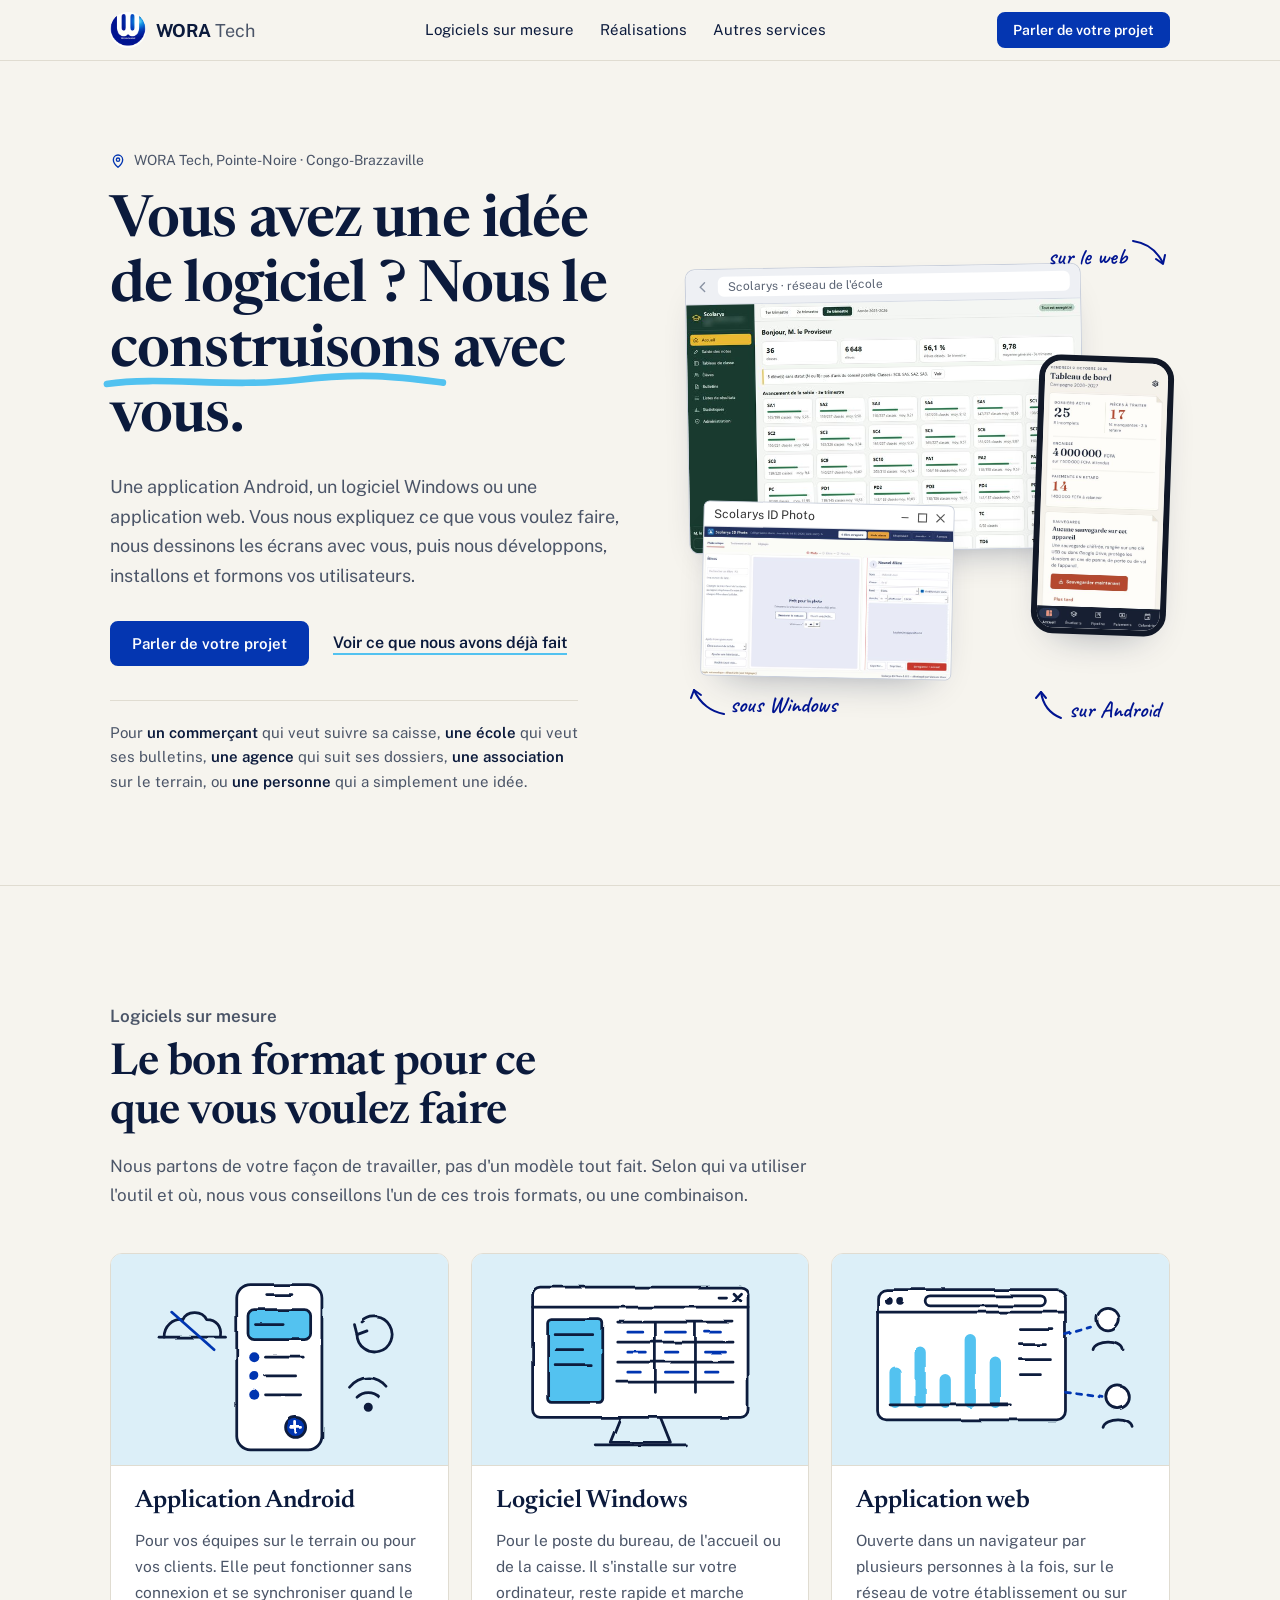
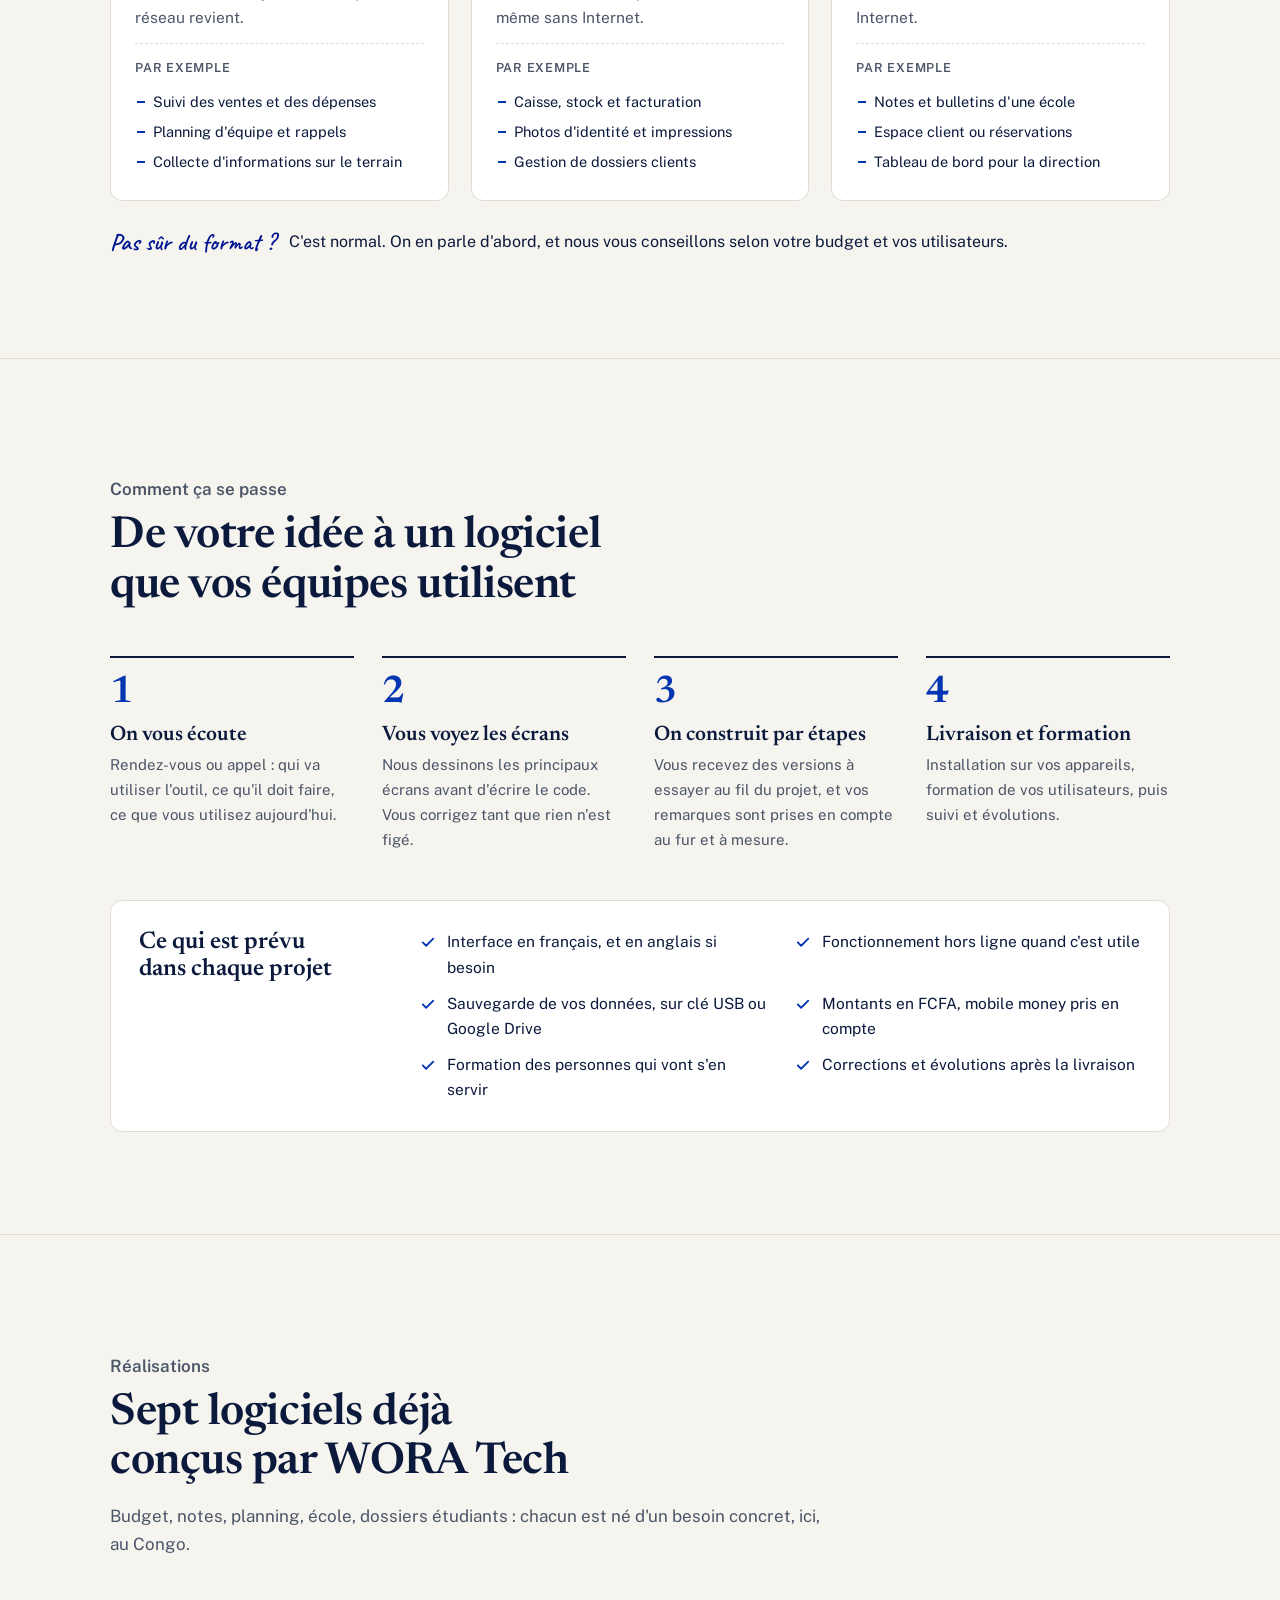
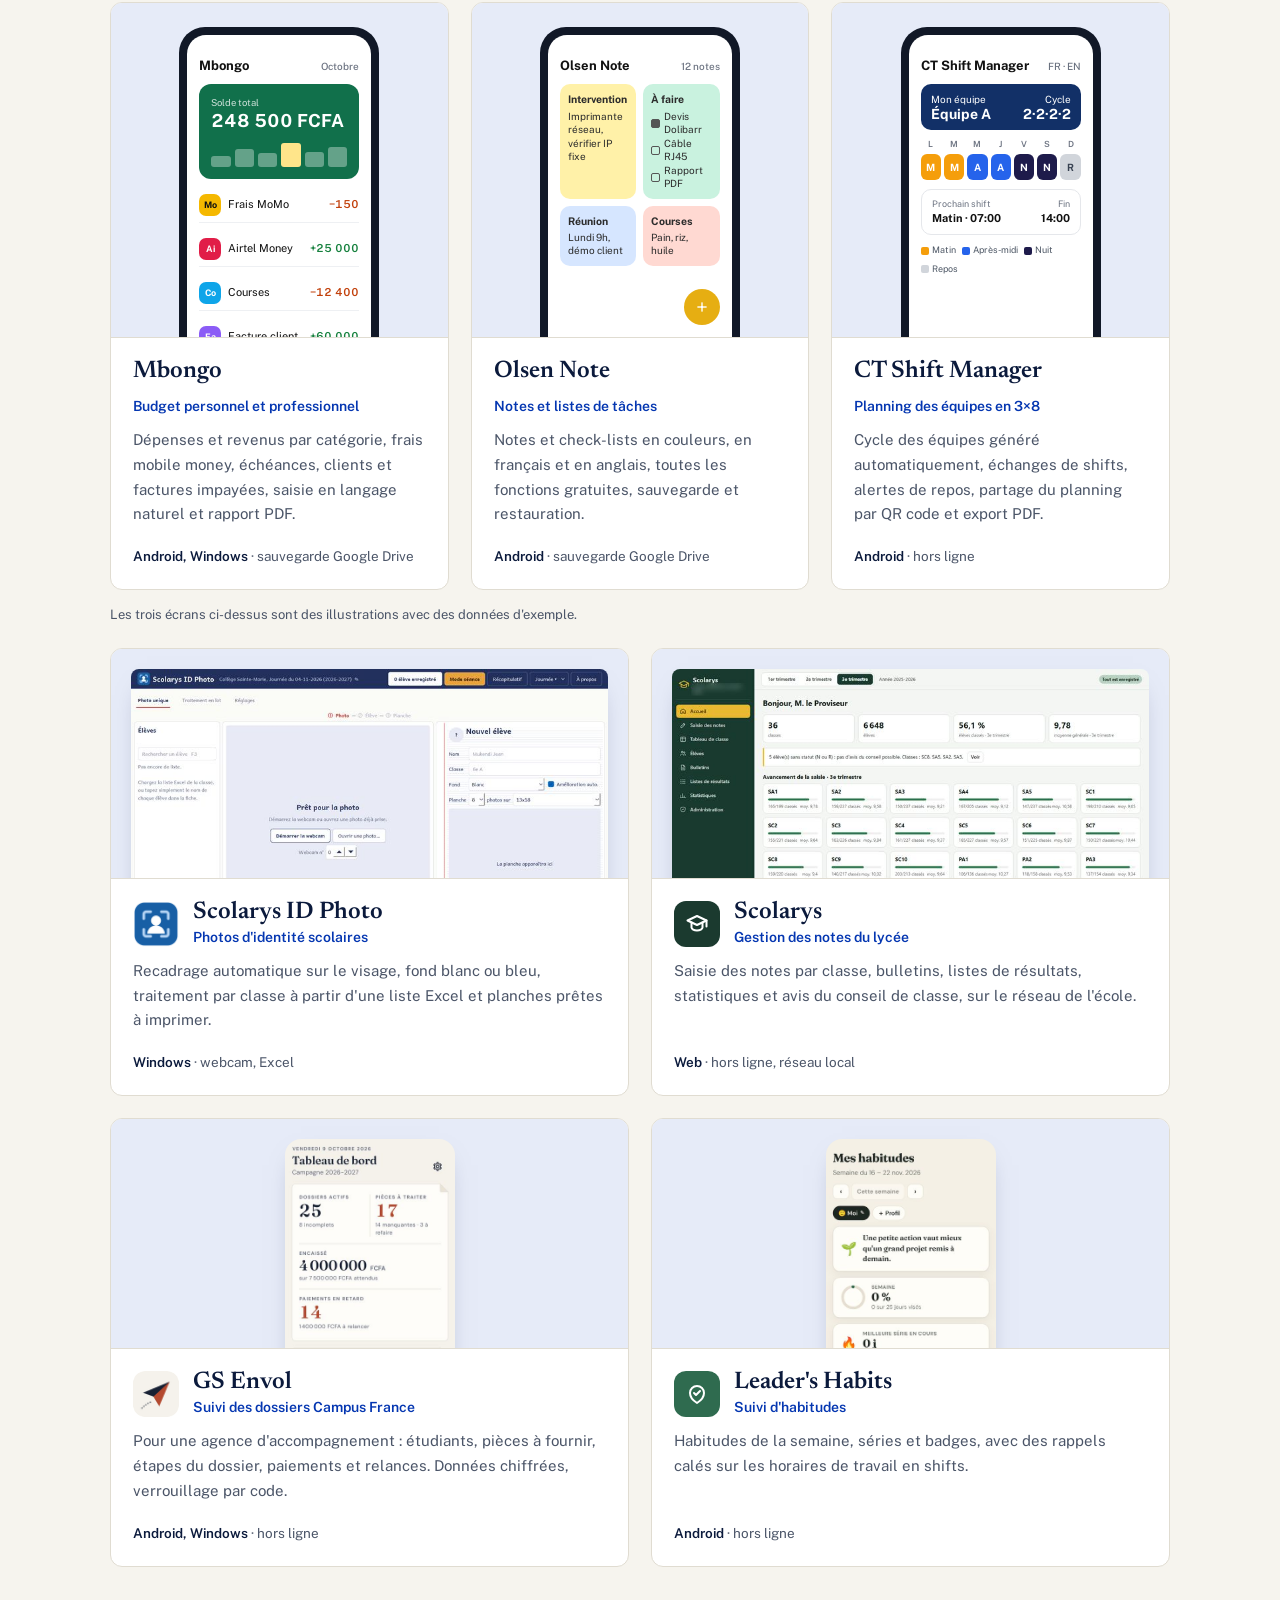
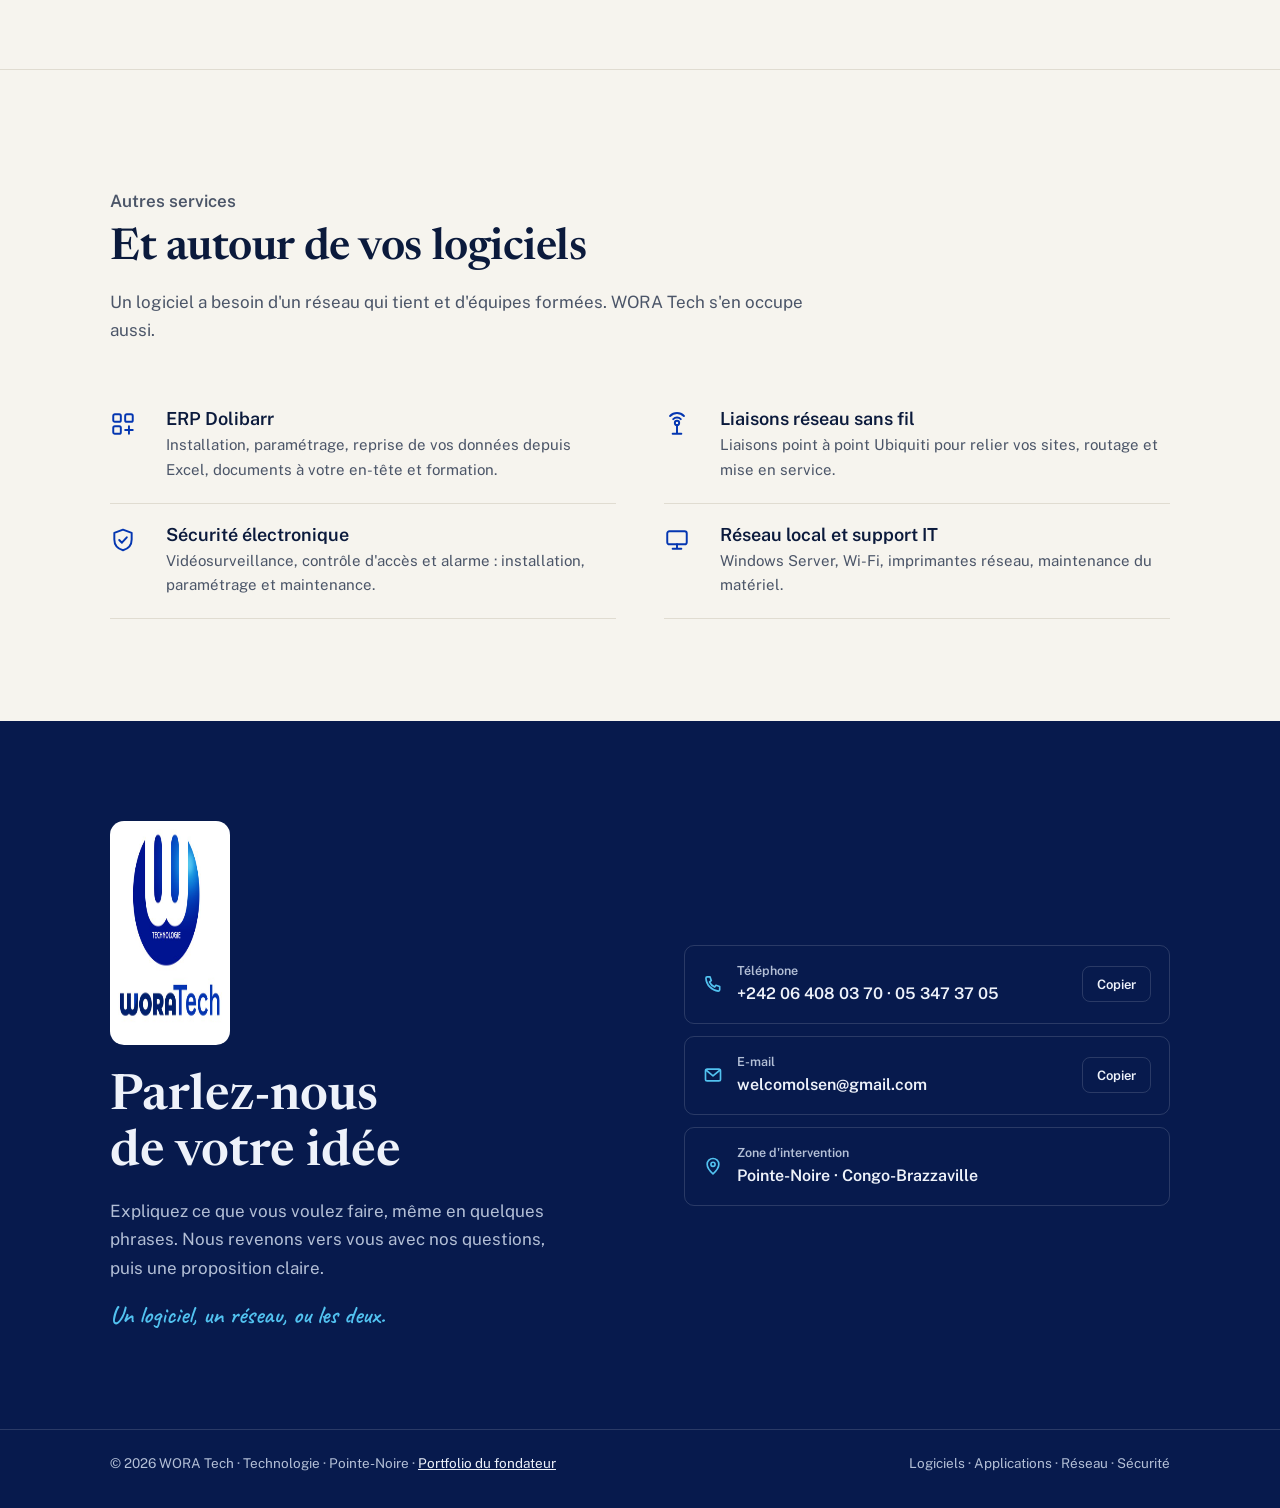
==== index.html @ 0f10bda0 "Retirer le service Formation bureautique Co-Authored-By: Claude Opus 5.5 <noreply@anthropic.com> Cla" ====
<!doctype html>
<html lang="fr">
<head>
<meta charset="utf-8">
<meta name="viewport" content="width=device-width,initial-scale=1,viewport-fit=cover">
<title>WORA Tech · Technologie</title>
<meta name="description" content="WORA Tech crée des applications Android, des logiciels Windows et des applications web sur mesure à Pointe-Noire, pour les entreprises, écoles, associations et particuliers.">
<link rel="icon" href="[data-uri]">
<link rel="preconnect" href="https://fonts.googleapis.com">
<link rel="preconnect" href="https://fonts.gstatic.com" crossorigin>
<link rel="stylesheet" href="https://fonts.googleapis.com/css2?family=Newsreader:opsz,wght@6..72,500;6..72,600&family=Public+Sans:wght@400;500;600;700&family=Caveat:wght@500;600&display=swap">
<style>
:root{
  --paper:#F6F4EE; --surface:#FFFFFF; --ink:#0B1A3C; --muted:#4B5568; --line:#E0DCD1;
  --blue:#0436B1; --navy:#001491; --sky:#52C2F0; --sky-soft:#DCEFF8; --blue-soft:#E6EBF8;
  --band:#071A4D; --band-ink:#EEF2FA; --band-muted:#B3BFD6; --band-line:rgba(255,255,255,.14);
  --f-head:"Newsreader",Georgia,serif;
  --f-body:"Public Sans","Segoe UI",system-ui,sans-serif;
  --f-hand:"Caveat","Segoe Print",cursive;
  color-scheme:light;
}
@media (prefers-color-scheme: dark){:root:not([data-theme="light"]){
  --paper:#0E1424; --surface:#161E33; --ink:#ECEFF6; --muted:#A8B2C6; --line:#2A3550;
  --blue:#8FB0FF; --navy:#B9C9FF; --sky-soft:#173247; --blue-soft:#1C2848;
  --band:#060C1C; color-scheme:dark}}
:root[data-theme="dark"]{
  --paper:#0E1424; --surface:#161E33; --ink:#ECEFF6; --muted:#A8B2C6; --line:#2A3550;
  --blue:#8FB0FF; --navy:#B9C9FF; --sky-soft:#173247; --blue-soft:#1C2848;
  --band:#060C1C; color-scheme:dark}

*{box-sizing:border-box}
html{scroll-behavior:smooth}
body{margin:0;background:var(--paper);color:var(--ink);font:16px/1.65 var(--f-body)}
img{max-width:100%;display:block}
h1,h2,h3{font-family:var(--f-head);font-weight:600;line-height:1.12;margin:0;text-wrap:balance}
p{margin:0}
a{color:var(--blue)}
:focus-visible{outline:2px solid var(--blue);outline-offset:3px;border-radius:4px}
.wrap{max-width:1140px;margin:0 auto;padding-inline:clamp(16px,4vw,40px)}
.hand{font-family:var(--f-hand);font-weight:600;color:var(--navy);line-height:1.1}

/* header */
header.top{position:sticky;top:0;z-index:20;background:var(--paper);border-bottom:1px solid var(--line)}
.top .wrap{display:flex;align-items:center;justify-content:space-between;gap:10px 24px;padding-block:12px;flex-wrap:wrap}
.brand{display:flex;align-items:center;gap:10px;text-decoration:none;color:var(--ink);font:700 18px var(--f-body);letter-spacing:-.01em}
.brand img{width:36px;height:36px;border-radius:50%;background:#fff}
.brand span span{font-weight:400;color:var(--muted)}
nav ul{display:flex;gap:4px 26px;list-style:none;margin:0;padding:0}
nav a{color:var(--ink);text-decoration:none;font-size:15px}
nav a:hover{text-decoration:underline;text-underline-offset:5px;text-decoration-color:var(--sky);text-decoration-thickness:2px}
.btn{display:inline-flex;align-items:center;gap:8px;font:600 15px var(--f-body);padding:12px 20px;border-radius:8px;text-decoration:none;background:var(--blue);color:#fff;border:2px solid var(--blue);transition:background .2s,border-color .2s}
.btn:hover{background:var(--navy);border-color:var(--navy)}
:root[data-theme="dark"] .btn{color:#0B1A3C}
@media (prefers-color-scheme: dark){:root:not([data-theme="light"]) .btn{color:#0B1A3C}}
.btn.small{padding:8px 14px;font-size:14px}
.link{font-weight:600;color:var(--ink);text-decoration:underline;text-decoration-color:var(--sky);text-decoration-thickness:2px;text-underline-offset:5px}

/* hero */
.hero .wrap{display:grid;grid-template-columns:1.08fr 1fr;gap:clamp(32px,4.5vw,56px);align-items:center;padding-block:clamp(44px,7vw,88px) clamp(48px,7vw,96px)}
.where{font-size:14px;color:var(--muted);display:flex;align-items:center;gap:8px}
.where svg{width:16px;height:16px;color:var(--blue)}
.hero h1{margin-top:18px;font-size:clamp(36px,4.8vw,58px);letter-spacing:-.015em}
.mark{position:relative;white-space:nowrap}
.mark svg{position:absolute;left:-2%;bottom:-.16em;width:104%;height:.32em;overflow:visible}
.hero .lede{margin-top:22px;font-size:18px;color:var(--muted);max-width:50ch}
.actions{display:flex;align-items:center;gap:14px 24px;flex-wrap:wrap;margin-top:30px}
.who{margin-top:34px;padding-top:20px;border-top:1px solid var(--line);font-size:15px;color:var(--muted);max-width:52ch}
.who b{color:var(--ink);font-weight:600}

/* hero composition: three real screens */
.desk{position:relative;aspect-ratio:1.08/1;width:100%}
.frame{position:absolute;background:var(--surface);border:1px solid #C9CFDB;border-radius:10px;overflow:hidden;box-shadow:0 18px 40px -24px rgba(11,26,60,.45)}
.frame img{width:100%;height:auto}
.f-web{left:0;top:4%;width:82%;transform:rotate(-1deg)}
.f-web .bar{display:flex;align-items:center;gap:8px;padding:7px 10px;background:#EEF0F4;border-bottom:1px solid #D7DCE5}
.f-web .bar span{flex:1;font:12px var(--f-body);color:#5B6474;background:#fff;border-radius:6px;padding:3px 10px;white-space:nowrap;overflow:hidden;text-overflow:ellipsis}
.f-web .bar svg{width:14px;height:14px;color:#8A93A3;flex:none}
.f-win{left:3%;top:57%;width:52%;transform:rotate(1.2deg);border-radius:6px}
.f-win .bar{display:flex;justify-content:space-between;align-items:center;padding:5px 8px 5px 10px;background:#fff;border-bottom:1px solid #E2E5EA;font:12px var(--f-body);color:#333}
.f-win .bar svg{width:46px;height:10px;color:#555}
.f-phone{right:0;top:24%;width:28%;border-radius:22px;border:6px solid #111827;transform:rotate(2deg)}
.note{position:absolute;font-size:clamp(17px,2vw,23px);display:flex;align-items:flex-end;gap:2px}
.note svg{width:46px;height:34px;color:var(--navy);flex:none}
.n-web{right:-1%;top:-3%}
.n-win{left:-1%;bottom:-5%;flex-direction:row-reverse}
.n-and{right:2%;bottom:-6%}

/* sections */
section.block{padding-block:clamp(60px,8vw,104px);border-top:1px solid var(--line)}
.head{max-width:720px;margin-bottom:44px}
.kick{font-size:14px;font-weight:600;color:var(--blue);margin-bottom:10px}
.head h2{font-size:clamp(30px,4vw,44px);letter-spacing:-.01em}
.head p{margin-top:14px;color:var(--muted);font-size:17px}

/* formats */
.formats{display:grid;grid-template-columns:repeat(3,minmax(0,1fr));gap:22px}
.fmt{background:var(--surface);border:1px solid var(--line);border-radius:12px;overflow:hidden;display:flex;flex-direction:column;min-width:0}
.fmt .ill{background:var(--sky-soft);padding:18px 18px 6px;border-bottom:1px solid var(--line)}
.fmt .ill svg{width:100%;height:auto;display:block}
.fmt .body{padding:22px 24px 26px;display:flex;flex-direction:column;gap:12px;flex:1}
.fmt h3{font-size:25px}
.fmt p{color:var(--muted);font-size:15.5px}
.fmt .exh{margin-top:auto;padding-top:14px;border-top:1px dashed var(--line);font-size:12.5px;font-weight:600;text-transform:uppercase;letter-spacing:.06em;color:var(--muted)}
.fmt .ex{font-size:14.5px;margin:0;padding:0;list-style:none;display:grid;gap:6px}
.fmt .ex li{padding-left:18px;position:relative}
.fmt .ex li::before{content:"";position:absolute;left:2px;top:.72em;width:8px;height:2px;background:var(--blue)}
.fmt .ex small{display:block;font-size:12.5px;font-weight:600;text-transform:uppercase;letter-spacing:.06em;color:var(--muted);margin-bottom:2px;padding:0}
.fmt .ex small::before{display:none}
.unsure{margin-top:28px;display:flex;align-items:center;gap:14px;flex-wrap:wrap;font-size:16px}
.unsure .hand{font-size:24px}

/* steps */
.steps{list-style:none;margin:0;padding:0;display:grid;grid-template-columns:repeat(4,minmax(0,1fr));gap:28px;counter-reset:s}
.steps li{counter-increment:s;min-width:0;border-top:2px solid var(--ink);padding-top:16px}
.steps li::before{content:counter(s);display:block;font:600 38px/1 var(--f-head);color:var(--blue);margin-bottom:12px}
.steps h3{font-size:21px;margin-bottom:6px}
.steps p{font-size:15px;color:var(--muted)}
.included{margin-top:48px;display:grid;grid-template-columns:240px 1fr;gap:20px 40px;padding:28px;background:var(--surface);border:1px solid var(--line);border-radius:12px}
.included h3{font-size:24px}
.included ul{margin:0;padding:0;list-style:none;display:grid;grid-template-columns:repeat(2,minmax(0,1fr));gap:10px 28px;font-size:15.5px}
.included li{display:flex;gap:10px;align-items:flex-start}
.included li svg{width:18px;height:18px;flex:none;margin-top:4px;color:var(--blue)}

/* apps */
.apps{display:grid;grid-template-columns:repeat(3,minmax(0,1fr));gap:22px}
.app{background:var(--surface);border:1px solid var(--line);border-radius:12px;overflow:hidden;display:flex;flex-direction:column;min-width:0}
.stage{padding:24px 20px 0;display:flex;justify-content:center;background:var(--blue-soft);border-bottom:1px solid var(--line)}
.phone{position:relative;width:200px;max-width:100%;height:310px;border-radius:26px 26px 0 0;background:#111827;padding:8px 8px 0}
.scr{height:100%;border-radius:19px 19px 0 0;overflow:hidden;background:#fff;color:#111;font-family:var(--f-body);padding:22px 12px 0;display:flex;flex-direction:column;gap:9px;font-size:11px;line-height:1.4}
.scr .bar{display:flex;justify-content:space-between;align-items:center;font-weight:700;font-size:13px}
.scr .bar i{font-style:normal;font-size:10px;font-weight:500;color:#6B7280}
.m-bal{border-radius:12px;padding:12px;background:#11704B;color:#fff}
.m-bal small{opacity:.8;font-size:9.5px;display:block}
.m-bal b{font:700 18px var(--f-body);font-variant-numeric:tabular-nums}
.m-bars{display:flex;gap:4px;align-items:flex-end;height:28px;margin-top:8px}
.m-bars span{flex:1;background:rgba(255,255,255,.35);border-radius:3px}
.m-bars span.on{background:#FFE58A}
.m-row{display:flex;justify-content:space-between;align-items:center;gap:6px;padding:6px 0;border-bottom:1px solid #EEF0F3}
.m-row .l{display:flex;gap:7px;align-items:center;min-width:0}
.m-row .d{width:22px;height:22px;border-radius:7px;display:grid;place-items:center;font-size:9px;font-weight:700;color:#fff;flex:none}
.m-row em{font-style:normal;font-weight:600;font-variant-numeric:tabular-nums;white-space:nowrap}
.neg{color:#C2410C}.pos{color:#15803D}
.n-grid{display:grid;grid-template-columns:1fr 1fr;gap:7px}
.n-card{border-radius:10px;padding:8px;min-height:60px;font-size:10px;line-height:1.35;color:#2B2B2B}
.n-card b{display:block;font-size:10.5px;margin-bottom:3px}
.n-card .ck{display:flex;gap:4px;align-items:center}
.n-card .ck i{width:9px;height:9px;border:1.5px solid #555;border-radius:2px;flex:none;display:inline-block}
.n-card .ck i.x{background:#555}
.n-fab{align-self:flex-end;margin-top:auto;margin-bottom:12px;width:36px;height:36px;border-radius:50%;background:#E6AE12;color:#fff;display:grid;place-items:center;font-size:22px;font-weight:300}
.c-team{display:flex;justify-content:space-between;align-items:center;padding:8px 10px;border-radius:10px;background:#123067;color:#fff;font-size:10px}
.c-team b{font:700 14px var(--f-body)}
.c-week{display:grid;grid-template-columns:repeat(7,1fr);gap:3px;text-align:center}
.c-week span{font-size:8.5px;color:#6B7280;font-weight:600}
.c-week i{font-style:normal;font-size:10px;font-weight:700;border-radius:6px;padding:6px 0;color:#fff}
.sM{background:#F59E0B}.sA{background:#2563EB}.sN{background:#1E1B4B}.sR{background:#D1D5DB;color:#374151!important}
.c-next{border:1px solid #E5E7EB;border-radius:10px;padding:8px 10px;display:flex;justify-content:space-between;gap:6px}
.c-next small{color:#6B7280;display:block;font-size:9px}
.c-next b{font-size:11px}
.c-legend{display:flex;flex-wrap:wrap;gap:6px;font-size:9px;color:#4B5563}
.c-legend span{display:flex;align-items:center;gap:3px}
.c-legend i{width:8px;height:8px;border-radius:2px;display:inline-block}
.app-body{padding:20px 22px 22px;display:flex;flex-direction:column;gap:10px;flex:1}
.app h3{font-size:24px}
.app .what{font-size:14px;font-weight:600;color:var(--blue)}
.app p.desc{font-size:15px;color:var(--muted)}
.plat{margin-top:auto;padding-top:8px;font-size:13.5px;color:var(--muted)}
.plat b{color:var(--ink);font-weight:600}
.more{display:grid;grid-template-columns:repeat(2,minmax(0,1fr));gap:22px;margin-top:22px}
.shot{height:230px;background:var(--blue-soft);border-bottom:1px solid var(--line);display:flex;justify-content:center;align-items:flex-start;overflow:hidden;padding:20px 20px 0}
.shot img{border-radius:8px 8px 0 0;box-shadow:0 10px 26px -16px rgba(11,26,60,.5)}
.shot.wide img{width:100%;height:auto}
.shot.tall img{width:170px;height:auto;border-radius:16px 16px 0 0}
.app-id{display:flex;gap:14px;align-items:center}
.alogo{width:46px;height:46px;border-radius:12px;flex:none;display:grid;place-items:center}
.alogo svg{width:24px;height:24px}
.note-ill{margin-top:14px;font-size:13px;color:var(--muted)}

/* other services */
.others{display:grid;grid-template-columns:repeat(2,minmax(0,1fr));gap:0 48px;list-style:none;margin:0;padding:0}
.others li{display:grid;grid-template-columns:40px 1fr;gap:4px 16px;padding:20px 0;border-bottom:1px solid var(--line)}
.others svg{width:26px;height:26px;color:var(--blue);grid-row:span 2;margin-top:3px}
.others h3{font:600 18px var(--f-body)}
.others p{font-size:15px;color:var(--muted)}

/* contact */
.contact-band{background:var(--band);color:var(--band-ink)}
.contact{display:grid;grid-template-columns:1.05fr 1fr;gap:40px 64px;align-items:center;padding-block:clamp(60px,8vw,100px)}
.contact .logo{width:120px;border-radius:14px;background:#fff;padding:8px;margin-bottom:24px}
.contact h2{font-size:clamp(32px,4.4vw,50px)}
.contact p{color:var(--band-muted);margin-top:16px;max-width:46ch;font-size:17px}
.contact .hand{color:var(--sky);font-size:25px;margin-top:20px;display:block}
.rows{display:grid;gap:12px;min-width:0}
.row{display:flex;align-items:center;justify-content:space-between;gap:12px;padding:15px 18px;border-radius:10px;border:1px solid var(--band-line);flex-wrap:wrap}
.row > div{min-width:0;display:flex;gap:14px;align-items:center}
.row svg{width:20px;height:20px;color:var(--sky);flex:none}
.row small{display:block;font-size:12.5px;color:var(--band-muted)}
.row span{font-weight:600;word-break:break-word}
.copy{font:600 13px var(--f-body);padding:8px 14px;min-height:36px;border-radius:8px;border:1px solid var(--band-line);background:transparent;color:var(--band-ink);cursor:pointer}
.copy:hover{background:rgba(255,255,255,.08)}
footer{background:var(--band);color:var(--band-muted);border-top:1px solid var(--band-line);font-size:13.5px}
footer .wrap{display:flex;justify-content:space-between;gap:12px;flex-wrap:wrap;padding-block:22px 34px}
footer a{color:var(--band-ink)}

@media (max-width:980px){
  .hero .wrap,.contact{grid-template-columns:1fr}
  .desk{max-width:560px}
  .formats,.apps{grid-template-columns:repeat(2,minmax(0,1fr))}
  .steps{grid-template-columns:repeat(2,minmax(0,1fr))}
  .included{grid-template-columns:1fr}
}
@media (max-width:680px){
  nav{display:none}
  .formats,.apps,.more,.steps,.others,.included ul{grid-template-columns:1fr}
  .shot{height:190px}
  .note svg{width:32px;height:24px}
  .n-win{bottom:-9%}.n-and{bottom:-10%}
  .hero .wrap{padding-bottom:64px}
}
@media (prefers-reduced-motion:reduce){*{transition:none!important;scroll-behavior:auto!important}}
</style>
</head>
<body>

<svg width="0" height="0" style="position:absolute" aria-hidden="true">
  <filter id="rough"><feTurbulence type="fractalNoise" baseFrequency="0.035" numOctaves="2" seed="4"/><feDisplacementMap in="SourceGraphic" scale="2.4"/></filter>
</svg>

<header class="top">
  <div class="wrap">
    <a class="brand" href="#accueil" aria-label="WORA Tech, accueil"><img src="[data-uri]" alt="" width="36" height="36"><span>WORA <span>Tech</span></span></a>
    <nav aria-label="Navigation principale"><ul>
      <li><a href="#logiciels">Logiciels sur mesure</a></li>
      <li><a href="#realisations">Réalisations</a></li>
      <li><a href="#services">Autres services</a></li>
    </ul></nav>
    <a class="btn small" href="#contact">Parler de votre projet</a>
  </div>
</header>

<main id="accueil">
  <section class="hero">
    <div class="wrap">
      <div>
        <p class="where"><svg viewBox="0 0 24 24" fill="none" stroke="currentColor" stroke-width="2" stroke-linecap="round" stroke-linejoin="round"><path d="M12 21.5s-7-6.2-7-11.5a7 7 0 0114 0c0 5.3-7 11.5-7 11.5z"/><circle cx="12" cy="10" r="2.5"/></svg>WORA Tech, Pointe-Noire · Congo-Brazzaville</p>
        <h1>Vous avez une idée de logiciel ? Nous le <span class="mark">construisons<svg viewBox="0 0 300 14" preserveAspectRatio="none" aria-hidden="true"><path d="M3 9 C 50 3, 110 12, 170 6 S 260 4, 297 8" fill="none" stroke="#52C2F0" stroke-width="5" stroke-linecap="round"/></svg></span> avec vous.</h1>
        <p class="lede">Une application Android, un logiciel Windows ou une application web. Vous nous expliquez ce que vous voulez faire, nous dessinons les écrans avec vous, puis nous développons, installons et formons vos utilisateurs.</p>
        <div class="actions">
          <a class="btn" href="#contact">Parler de votre projet</a>
          <a class="link" href="#realisations">Voir ce que nous avons déjà fait</a>
        </div>
        <p class="who">Pour <b>un commerçant</b> qui veut suivre sa caisse, <b>une école</b> qui veut ses bulletins, <b>une agence</b> qui suit ses dossiers, <b>une association</b> sur le terrain, ou <b>une personne</b> qui a simplement une idée.</p>
      </div>

      <div class="desk" role="img" aria-label="Trois logiciels réalisés par WORA Tech : Scolarys dans un navigateur web, Scolarys ID Photo sous Windows et GS Envol sur un téléphone Android">
        <div class="frame f-web">
          <div class="bar"><svg viewBox="0 0 16 16" fill="none" stroke="currentColor" stroke-width="1.6" stroke-linecap="round"><path d="M10 3L5 8l5 5"/></svg><span>Scolarys · réseau de l'école</span></div>
          <img src="[data-uri]" alt="" width="720" height="453">
        </div>
        <div class="frame f-win">
          <div class="bar">Scolarys ID Photo<svg viewBox="0 0 46 10" fill="none" stroke="currentColor" stroke-width="1.1"><path d="M2 5h7"/><rect x="19" y="1" width="8" height="8"/><path d="M37 1l8 8M45 1l-8 8"/></svg></div>
          <img src="[data-uri]" alt="" width="720" height="427">
        </div>
        <div class="frame f-phone"><img src="[data-uri]" alt="" width="390" height="844"></div>
        <span class="note hand n-web">sur le web<svg viewBox="0 0 46 34" fill="none" stroke="currentColor" stroke-width="2" stroke-linecap="round" stroke-linejoin="round"><path d="M4 6c14 2 24 10 30 22"/><path d="M27 24l7 5 2-9"/></svg></span>
        <span class="note hand n-win">sous Windows<svg viewBox="0 0 46 34" fill="none" stroke="currentColor" stroke-width="2" stroke-linecap="round" stroke-linejoin="round"><path d="M42 30C30 28 18 20 12 6"/><path d="M9 14l3-8 7 5"/></svg></span>
        <span class="note hand n-and"><svg viewBox="0 0 46 34" fill="none" stroke="currentColor" stroke-width="2" stroke-linecap="round" stroke-linejoin="round"><path d="M40 30C30 26 22 18 20 4"/><path d="M15 10l5-6 5 6"/></svg>sur Android</span>
      </div>
    </div>
  </section>

  <section class="block" id="logiciels">
    <div class="wrap">
      <div class="head">
        <p class="kick">Logiciels sur mesure</p>
        <h2>Le bon format pour ce que vous voulez faire</h2>
        <p>Nous partons de votre façon de travailler, pas d'un modèle tout fait. Selon qui va utiliser l'outil et où, nous vous conseillons l'un de ces trois formats, ou une combinaison.</p>
      </div>
      <div class="formats">
        <article class="fmt">
          <div class="ill"><svg viewBox="0 0 240 150" fill="none" stroke="#0B1A3C" stroke-width="2.2" stroke-linecap="round" stroke-linejoin="round" aria-hidden="true"><g filter="url(#rough)">
            <rect x="86" y="10" width="68" height="132" rx="11" fill="#fff"/>
            <path d="M110 18h20"/>
            <rect x="95" y="30" width="50" height="24" rx="5" fill="#52C2F0"/>
            <path d="M101 42h22"/>
            <circle cx="100" cy="68" r="4" fill="#0436B1" stroke="none"/><path d="M109 68h30"/>
            <circle cx="100" cy="83" r="4" fill="#0436B1" stroke="none"/><path d="M109 83h24"/>
            <circle cx="100" cy="98" r="4" fill="#0436B1" stroke="none"/><path d="M109 98h28"/>
            <circle cx="133" cy="124" r="8" fill="#0436B1"/><path d="M133 120v8M129 124h8" stroke="#fff"/>
            <path d="M28 52c0-9 7-15 15-14 3-7 15-8 19 0 8 0 12 6 11 13" /><path d="M24 52h53"/><path d="M34 32l34 30" stroke="#0436B1"/>
            <path d="M176 92c8-10 22-10 30 0M182 100c5-5 13-5 18 0" /><circle cx="191" cy="108" r="2.5" fill="#0B1A3C"/>
            <path d="M186 40a14 14 0 1 1-4 10" /><path d="M180 42l2 8 8-3"/>
          </g></svg></div>
          <div class="body">
            <h3>Application Android</h3>
            <p>Pour vos équipes sur le terrain ou pour vos clients. Elle peut fonctionner sans connexion et se synchroniser quand le réseau revient.</p>
            <p class="exh">Par exemple</p><ul class="ex"><li>Suivi des ventes et des dépenses</li><li>Planning d'équipe et rappels</li><li>Collecte d'informations sur le terrain</li></ul>
          </div>
        </article>
        <article class="fmt">
          <div class="ill"><svg viewBox="0 0 240 150" fill="none" stroke="#0B1A3C" stroke-width="2.2" stroke-linecap="round" stroke-linejoin="round" aria-hidden="true"><g filter="url(#rough)">
            <rect x="34" y="12" width="172" height="104" rx="6" fill="#fff"/>
            <path d="M34 28h172"/><path d="M182 20h6M194 17l6 6M200 17l-6 6"/>
            <rect x="46" y="38" width="44" height="66" rx="3" fill="#52C2F0"/>
            <path d="M52 50h30M52 62h22M52 74h28"/>
            <path d="M102 40h92M102 56h92M102 72h92M102 88h92M132 40v56M164 40v56"/>
            <path d="M110 48h12M140 48h16M172 48h12M110 64h14M140 64h10M172 64h16" stroke="#0436B1"/>
            <path d="M110 80h10M140 80h18M172 80h10" stroke="#0436B1"/>
            <path d="M104 116l-8 20h48l-8-20"/><path d="M84 138h72"/>
          </g></svg></div>
          <div class="body">
            <h3>Logiciel Windows</h3>
            <p>Pour le poste du bureau, de l'accueil ou de la caisse. Il s'installe sur votre ordinateur, reste rapide et marche même sans Internet.</p>
            <p class="exh">Par exemple</p><ul class="ex"><li>Caisse, stock et facturation</li><li>Photos d'identité et impressions</li><li>Gestion de dossiers clients</li></ul>
          </div>
        </article>
        <article class="fmt">
          <div class="ill"><svg viewBox="0 0 240 150" fill="none" stroke="#0B1A3C" stroke-width="2.2" stroke-linecap="round" stroke-linejoin="round" aria-hidden="true"><g filter="url(#rough)">
            <rect x="22" y="14" width="150" height="104" rx="7" fill="#fff"/>
            <path d="M22 32h150"/><rect x="60" y="19" width="96" height="8" rx="4"/>
            <circle cx="31" cy="23" r="2" fill="#0B1A3C"/><circle cx="40" cy="23" r="2" fill="#0B1A3C"/>
            <path d="M36 104V80M56 104V64M76 104V86M96 104V54M116 104V72" stroke-width="9" stroke="#52C2F0"/>
            <path d="M32 106h96"/>
            <path d="M136 46h26M136 58h20M136 70h24M136 82h16"/>
            <circle cx="206" cy="38" r="9" fill="#fff"/><path d="M194 62c2-8 22-8 24 0"/>
            <circle cx="214" cy="100" r="9" fill="#fff"/><path d="M202 124c2-8 22-8 24 0"/>
            <path d="M172 50l20-6M172 96l30 4" stroke="#0436B1" stroke-dasharray="4 5"/>
          </g></svg></div>
          <div class="body">
            <h3>Application web</h3>
            <p>Ouverte dans un navigateur par plusieurs personnes à la fois, sur le réseau de votre établissement ou sur Internet.</p>
            <p class="exh">Par exemple</p><ul class="ex"><li>Notes et bulletins d'une école</li><li>Espace client ou réservations</li><li>Tableau de bord pour la direction</li></ul>
          </div>
        </article>
      </div>
      <p class="unsure"><span class="hand">Pas sûr du format ?</span>C'est normal. On en parle d'abord, et nous vous conseillons selon votre budget et vos utilisateurs.</p>
    </div>
  </section>

  <section class="block" id="deroulement">
    <div class="wrap">
      <div class="head">
        <p class="kick">Comment ça se passe</p>
        <h2>De votre idée à un logiciel que vos équipes utilisent</h2>
      </div>
      <ol class="steps">
        <li><h3>On vous écoute</h3><p>Rendez-vous ou appel : qui va utiliser l'outil, ce qu'il doit faire, ce que vous utilisez aujourd'hui.</p></li>
        <li><h3>Vous voyez les écrans</h3><p>Nous dessinons les principaux écrans avant d'écrire le code. Vous corrigez tant que rien n'est figé.</p></li>
        <li><h3>On construit par étapes</h3><p>Vous recevez des versions à essayer au fil du projet, et vos remarques sont prises en compte au fur et à mesure.</p></li>
        <li><h3>Livraison et formation</h3><p>Installation sur vos appareils, formation de vos utilisateurs, puis suivi et évolutions.</p></li>
      </ol>
      <div class="included">
        <h3>Ce qui est prévu dans chaque projet</h3>
        <ul>
          <li><svg viewBox="0 0 24 24" fill="none" stroke="currentColor" stroke-width="2.4" stroke-linecap="round" stroke-linejoin="round"><path d="M5 12.5l4.5 4.5L19 7.5"/></svg>Interface en français, et en anglais si besoin</li>
          <li><svg viewBox="0 0 24 24" fill="none" stroke="currentColor" stroke-width="2.4" stroke-linecap="round" stroke-linejoin="round"><path d="M5 12.5l4.5 4.5L19 7.5"/></svg>Fonctionnement hors ligne quand c'est utile</li>
          <li><svg viewBox="0 0 24 24" fill="none" stroke="currentColor" stroke-width="2.4" stroke-linecap="round" stroke-linejoin="round"><path d="M5 12.5l4.5 4.5L19 7.5"/></svg>Sauvegarde de vos données, sur clé USB ou Google Drive</li>
          <li><svg viewBox="0 0 24 24" fill="none" stroke="currentColor" stroke-width="2.4" stroke-linecap="round" stroke-linejoin="round"><path d="M5 12.5l4.5 4.5L19 7.5"/></svg>Montants en FCFA, mobile money pris en compte</li>
          <li><svg viewBox="0 0 24 24" fill="none" stroke="currentColor" stroke-width="2.4" stroke-linecap="round" stroke-linejoin="round"><path d="M5 12.5l4.5 4.5L19 7.5"/></svg>Formation des personnes qui vont s'en servir</li>
          <li><svg viewBox="0 0 24 24" fill="none" stroke="currentColor" stroke-width="2.4" stroke-linecap="round" stroke-linejoin="round"><path d="M5 12.5l4.5 4.5L19 7.5"/></svg>Corrections et évolutions après la livraison</li>
        </ul>
      </div>
    </div>
  </section>

  <section class="block" id="realisations">
    <div class="wrap">
      <div class="head">
        <p class="kick">Réalisations</p>
        <h2>Sept logiciels déjà conçus par WORA Tech</h2>
        <p>Budget, notes, planning, école, dossiers étudiants : chacun est né d'un besoin concret, ici, au Congo.</p>
      </div>
      <div class="apps">
        <article class="app">
          <div class="stage"><div class="phone"><div class="scr">
            <div class="bar">Mbongo <i>Octobre</i></div>
            <div class="m-bal"><small>Solde total</small><b>248 500 FCFA</b>
              <div class="m-bars"><span style="height:40%"></span><span style="height:65%"></span><span style="height:50%"></span><span style="height:85%" class="on"></span><span style="height:55%"></span><span style="height:70%"></span></div></div>
            <div class="m-row"><span class="l"><span class="d" style="background:#F5B800;color:#111">Mo</span>Frais MoMo</span><em class="neg">−150</em></div>
            <div class="m-row"><span class="l"><span class="d" style="background:#E11D48">Ai</span>Airtel Money</span><em class="pos">+25 000</em></div>
            <div class="m-row"><span class="l"><span class="d" style="background:#0EA5E9">Co</span>Courses</span><em class="neg">−12 400</em></div>
            <div class="m-row"><span class="l"><span class="d" style="background:#8B5CF6">Fa</span>Facture client</span><em class="pos">+60 000</em></div>
          </div></div></div>
          <div class="app-body">
            <h3>Mbongo</h3>
            <p class="what">Budget personnel et professionnel</p>
            <p class="desc">Dépenses et revenus par catégorie, frais mobile money, échéances, clients et factures impayées, saisie en langage naturel et rapport PDF.</p>
            <p class="plat"><b>Android, Windows</b> · sauvegarde Google Drive</p>
          </div>
        </article>
        <article class="app">
          <div class="stage"><div class="phone"><div class="scr">
            <div class="bar">Olsen Note <i>12 notes</i></div>
            <div class="n-grid">
              <div class="n-card" style="background:#FFF1A8"><b>Intervention</b>Imprimante réseau, vérifier IP fixe</div>
              <div class="n-card" style="background:#C9F2DF"><b>À faire</b><span class="ck"><i class="x"></i>Devis Dolibarr</span><span class="ck"><i></i>Câble RJ45</span><span class="ck"><i></i>Rapport PDF</span></div>
              <div class="n-card" style="background:#D6E6FF"><b>Réunion</b>Lundi 9h, démo client</div>
              <div class="n-card" style="background:#FFD9D2"><b>Courses</b>Pain, riz, huile</div>
            </div>
            <div class="n-fab">+</div>
          </div></div></div>
          <div class="app-body">
            <h3>Olsen Note</h3>
            <p class="what">Notes et listes de tâches</p>
            <p class="desc">Notes et check-lists en couleurs, en français et en anglais, toutes les fonctions gratuites, sauvegarde et restauration.</p>
            <p class="plat"><b>Android</b> · sauvegarde Google Drive</p>
          </div>
        </article>
        <article class="app">
          <div class="stage"><div class="phone"><div class="scr">
            <div class="bar">CT Shift Manager <i>FR · EN</i></div>
            <div class="c-team"><span>Mon équipe<br><b>Équipe A</b></span><span style="text-align:right">Cycle<br><b>2·2·2·2</b></span></div>
            <div class="c-week"><span>L</span><span>M</span><span>M</span><span>J</span><span>V</span><span>S</span><span>D</span>
              <i class="sM">M</i><i class="sM">M</i><i class="sA">A</i><i class="sA">A</i><i class="sN">N</i><i class="sN">N</i><i class="sR">R</i></div>
            <div class="c-next"><span><small>Prochain shift</small><b>Matin · 07:00</b></span><span style="text-align:right"><small>Fin</small><b>14:00</b></span></div>
            <div class="c-legend"><span><i class="sM"></i>Matin</span><span><i class="sA"></i>Après-midi</span><span><i class="sN"></i>Nuit</span><span><i class="sR"></i>Repos</span></div>
          </div></div></div>
          <div class="app-body">
            <h3>CT Shift Manager</h3>
            <p class="what">Planning des équipes en 3×8</p>
            <p class="desc">Cycle des équipes généré automatiquement, échanges de shifts, alertes de repos, partage du planning par QR code et export PDF.</p>
            <p class="plat"><b>Android</b> · hors ligne</p>
          </div>
        </article>
      </div>
      <p class="note-ill">Les trois écrans ci-dessus sont des illustrations avec des données d'exemple.</p>
      <div class="more">
        <article class="app">
          <div class="shot wide"><img src="[data-uri]" alt="Écran de prise de photo de Scolarys ID Photo" width="720" height="427"></div>
          <div class="app-body">
            <div class="app-id"><img class="alogo" src="[data-uri]" alt="" width="46" height="46"><div><h3>Scolarys ID Photo</h3><p class="what">Photos d'identité scolaires</p></div></div>
            <p class="desc">Recadrage automatique sur le visage, fond blanc ou bleu, traitement par classe à partir d'une liste Excel et planches prêtes à imprimer.</p>
            <p class="plat"><b>Windows</b> · webcam, Excel</p>
          </div>
        </article>
        <article class="app">
          <div class="shot wide"><img src="[data-uri]" alt="Tableau de bord du proviseur dans Scolarys" width="720" height="453"></div>
          <div class="app-body">
            <div class="app-id"><span class="alogo" style="background:#1B3A2F"><svg viewBox="0 0 24 24" fill="none" stroke="#fff" stroke-width="2" stroke-linecap="round" stroke-linejoin="round"><path d="M2.5 8.5L12 4l9.5 4.5L12 13z"/><path d="M6.5 10.5v5c0 1.5 2.5 3 5.5 3s5.5-1.5 5.5-3v-5M21.5 8.5v6"/></svg></span><div><h3>Scolarys</h3><p class="what">Gestion des notes du lycée</p></div></div>
            <p class="desc">Saisie des notes par classe, bulletins, listes de résultats, statistiques et avis du conseil de classe, sur le réseau de l'école.</p>
            <p class="plat"><b>Web</b> · hors ligne, réseau local</p>
          </div>
        </article>
        <article class="app">
          <div class="shot tall"><img src="[data-uri]" alt="Tableau de bord de GS Envol sur téléphone" width="390" height="844"></div>
          <div class="app-body">
            <div class="app-id"><img class="alogo" src="[data-uri]" alt="" width="46" height="46"><div><h3>GS Envol</h3><p class="what">Suivi des dossiers Campus France</p></div></div>
            <p class="desc">Pour une agence d'accompagnement : étudiants, pièces à fournir, étapes du dossier, paiements et relances. Données chiffrées, verrouillage par code.</p>
            <p class="plat"><b>Android, Windows</b> · hors ligne</p>
          </div>
        </article>
        <article class="app">
          <div class="shot tall"><img src="[data-uri]" alt="Écran de la semaine de Leader's Habits" width="390" height="799"></div>
          <div class="app-body">
            <div class="app-id"><span class="alogo" style="background:#2F6B4F"><svg viewBox="0 0 24 24" fill="none" stroke="#fff" stroke-width="2" stroke-linecap="round" stroke-linejoin="round"><path d="M12 21c-4-2.5-7-6-7-10a7 7 0 0114 0c0 4-3 7.5-7 10z"/><path d="M9 11l2 2 4-4"/></svg></span><div><h3>Leader's Habits</h3><p class="what">Suivi d'habitudes</p></div></div>
            <p class="desc">Habitudes de la semaine, séries et badges, avec des rappels calés sur les horaires de travail en shifts.</p>
            <p class="plat"><b>Android</b> · hors ligne</p>
          </div>
        </article>
      </div>
    </div>
  </section>

  <section class="block" id="services">
    <div class="wrap">
      <div class="head">
        <p class="kick">Autres services</p>
        <h2>Et autour de vos logiciels</h2>
        <p>Un logiciel a besoin d'un réseau qui tient et d'équipes formées. WORA Tech s'en occupe aussi.</p>
      </div>
      <ul class="others">
        <li><svg viewBox="0 0 24 24" fill="none" stroke="currentColor" stroke-width="1.8" stroke-linecap="round"><rect x="3" y="3" width="7" height="7" rx="1.5"/><rect x="14" y="3" width="7" height="7" rx="1.5"/><rect x="3" y="14" width="7" height="7" rx="1.5"/><path d="M17.5 14v7M14 17.5h7"/></svg><h3>ERP Dolibarr</h3><p>Installation, paramétrage, reprise de vos données depuis Excel, documents à votre en-tête et formation.</p></li>
        <li><svg viewBox="0 0 24 24" fill="none" stroke="currentColor" stroke-width="1.8" stroke-linecap="round"><path d="M12 13v8M8 21h8"/><circle cx="12" cy="11" r="2"/><path d="M8.5 7.5a5 5 0 017 0M5.6 4.6a9 9 0 0112.8 0"/></svg><h3>Liaisons réseau sans fil</h3><p>Liaisons point à point Ubiquiti pour relier vos sites, routage et mise en service.</p></li>
        <li><svg viewBox="0 0 24 24" fill="none" stroke="currentColor" stroke-width="1.8" stroke-linecap="round" stroke-linejoin="round"><path d="M12 2.5l8 3v6c0 5-3.4 8.6-8 10-4.6-1.4-8-5-8-10v-6z"/><path d="M8.5 12l2.5 2.5 4.5-5"/></svg><h3>Sécurité électronique</h3><p>Vidéosurveillance, contrôle d'accès et alarme : installation, paramétrage et maintenance.</p></li>
        <li><svg viewBox="0 0 24 24" fill="none" stroke="currentColor" stroke-width="1.8" stroke-linecap="round"><rect x="3" y="4" width="18" height="12" rx="2"/><path d="M8 20h8M12 16v4"/></svg><h3>Réseau local et support IT</h3><p>Windows Server, Wi-Fi, imprimantes réseau, maintenance du matériel.</p></li>
      </ul>
    </div>
  </section>
</main>

<section class="contact-band" id="contact">
  <div class="wrap contact">
    <div>
      <img class="logo" src="[data-uri]" alt="Logo WORA Tech, Technologie" width="240" height="224">
      <h2>Parlez-nous de votre idée</h2>
      <p>Expliquez ce que vous voulez faire, même en quelques phrases. Nous revenons vers vous avec nos questions, puis une proposition claire.</p>
      <span class="hand">Un logiciel, un réseau, ou les deux.</span>
    </div>
    <div class="rows">
      <div class="row"><div><svg viewBox="0 0 24 24" fill="none" stroke="currentColor" stroke-width="2" stroke-linecap="round" stroke-linejoin="round"><path d="M5 3.5h3.5l1.5 4.5-2.2 1.5a11 11 0 006.2 6.2l1.5-2.2 4.5 1.5V19a1.5 1.5 0 01-1.5 1.5A16.5 16.5 0 013.5 5 1.5 1.5 0 015 3.5z"/></svg><span><small>Téléphone</small><span>+242 06 408 03 70 · 05 347 37 05</span></span></div><button class="copy" type="button" data-copy="+242064080370">Copier</button></div>
      <div class="row"><div><svg viewBox="0 0 24 24" fill="none" stroke="currentColor" stroke-width="2" stroke-linecap="round" stroke-linejoin="round"><rect x="3" y="5" width="18" height="14" rx="2"/><path d="M3.5 6l8.5 7 8.5-7"/></svg><span><small>E-mail</small><span>welcomolsen@gmail.com</span></span></div><button class="copy" type="button" data-copy="welcomolsen@gmail.com">Copier</button></div>
      <div class="row"><div><svg viewBox="0 0 24 24" fill="none" stroke="currentColor" stroke-width="2" stroke-linecap="round" stroke-linejoin="round"><path d="M12 21.5s-7-6.2-7-11.5a7 7 0 0114 0c0 5.3-7 11.5-7 11.5z"/><circle cx="12" cy="10" r="2.5"/></svg><span><small>Zone d'intervention</small><span>Pointe-Noire · Congo-Brazzaville</span></span></div></div>
    </div>
  </div>
</section>

<footer><div class="wrap"><span>© 2026 WORA Tech · Technologie · Pointe-Noire · <a href="https://welcomolsen.github.io/Monportofolio/">Portfolio du fondateur</a></span><span>Logiciels · Applications · Réseau · Sécurité</span></div></footer>

<script>
document.querySelectorAll('.copy').forEach(function(b){
  b.addEventListener('click',function(){
    var t=b.getAttribute('data-copy');
    function done(m){b.textContent=m;setTimeout(function(){b.textContent='Copier'},1800)}
    function sel(){var el=b.parentNode.querySelector('span span span')||b.parentNode;var r=document.createRange();r.selectNodeContents(el);var s=getSelection();s.removeAllRanges();s.addRange(r);done('Sélectionné')}
    if(navigator.clipboard&&navigator.clipboard.writeText){navigator.clipboard.writeText(t).then(function(){done('Copié')},sel)}else sel();
  });
});
</script>
</body>
</html>
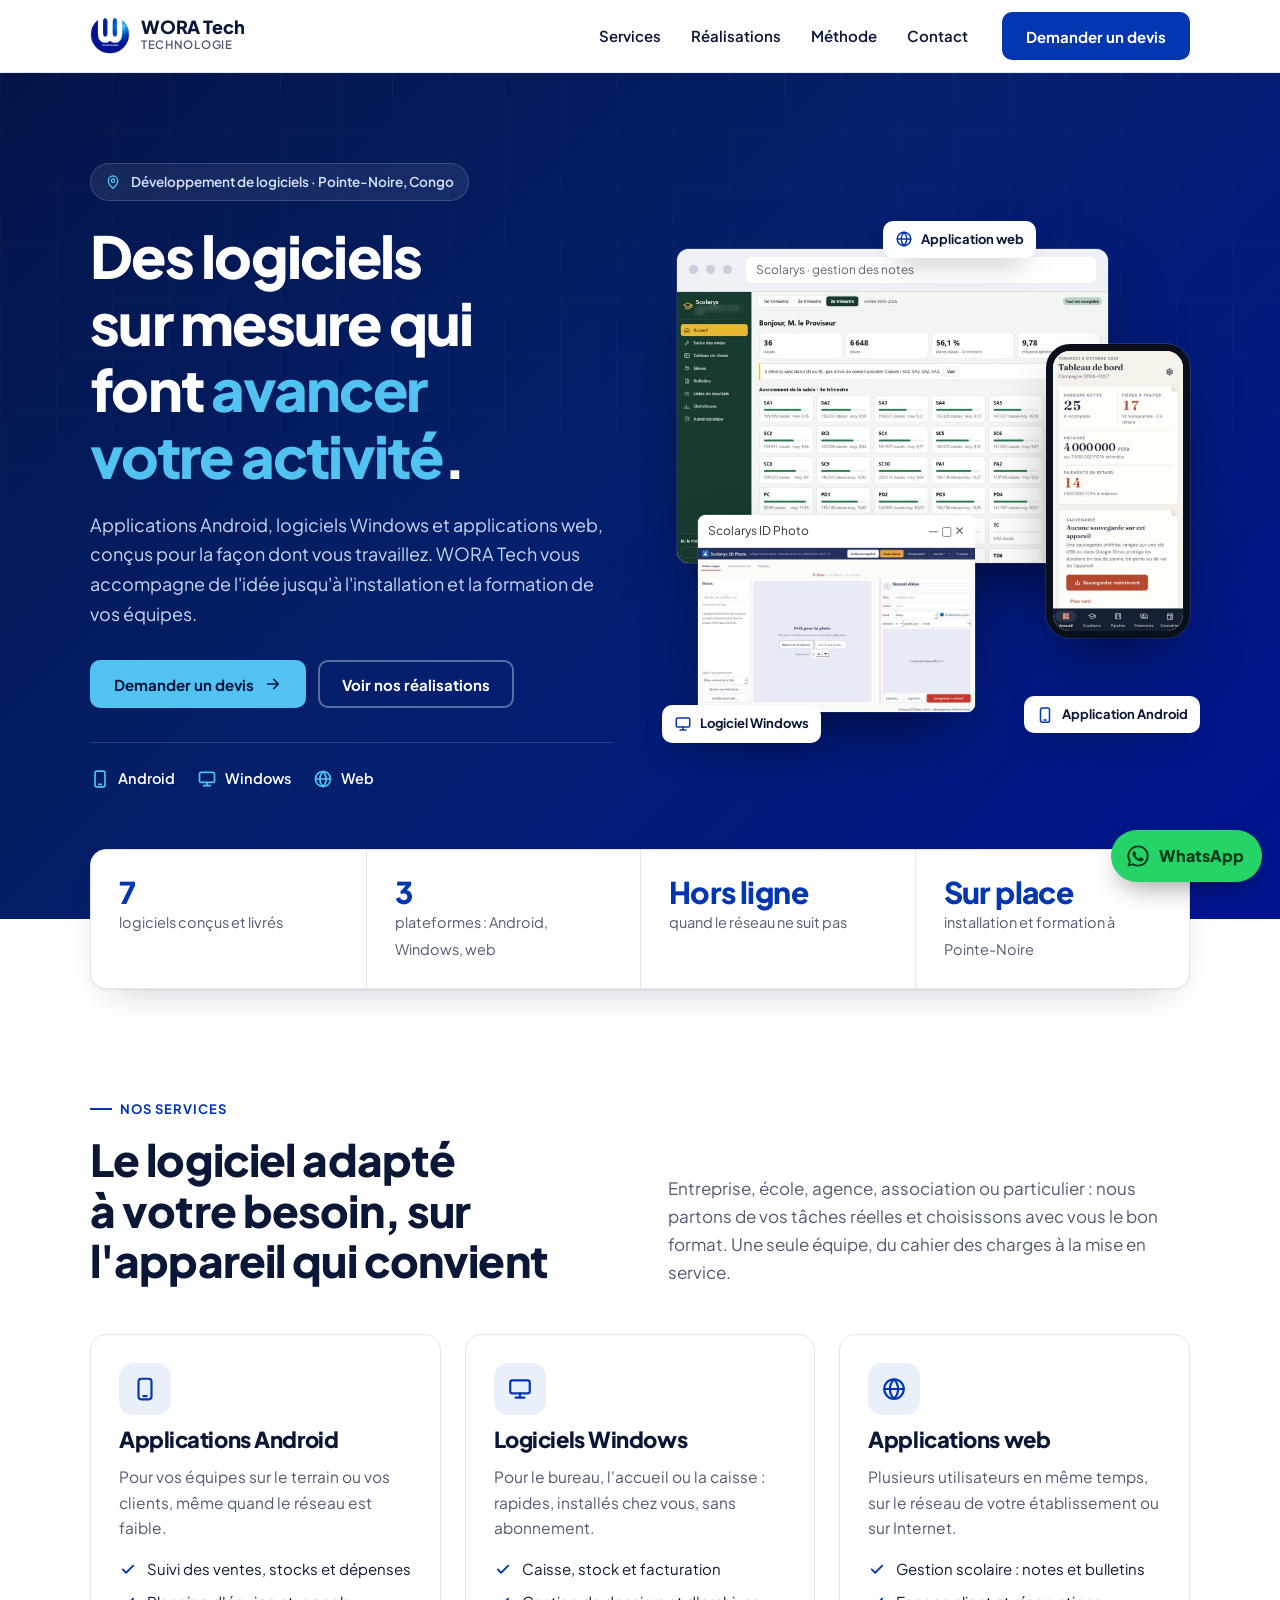
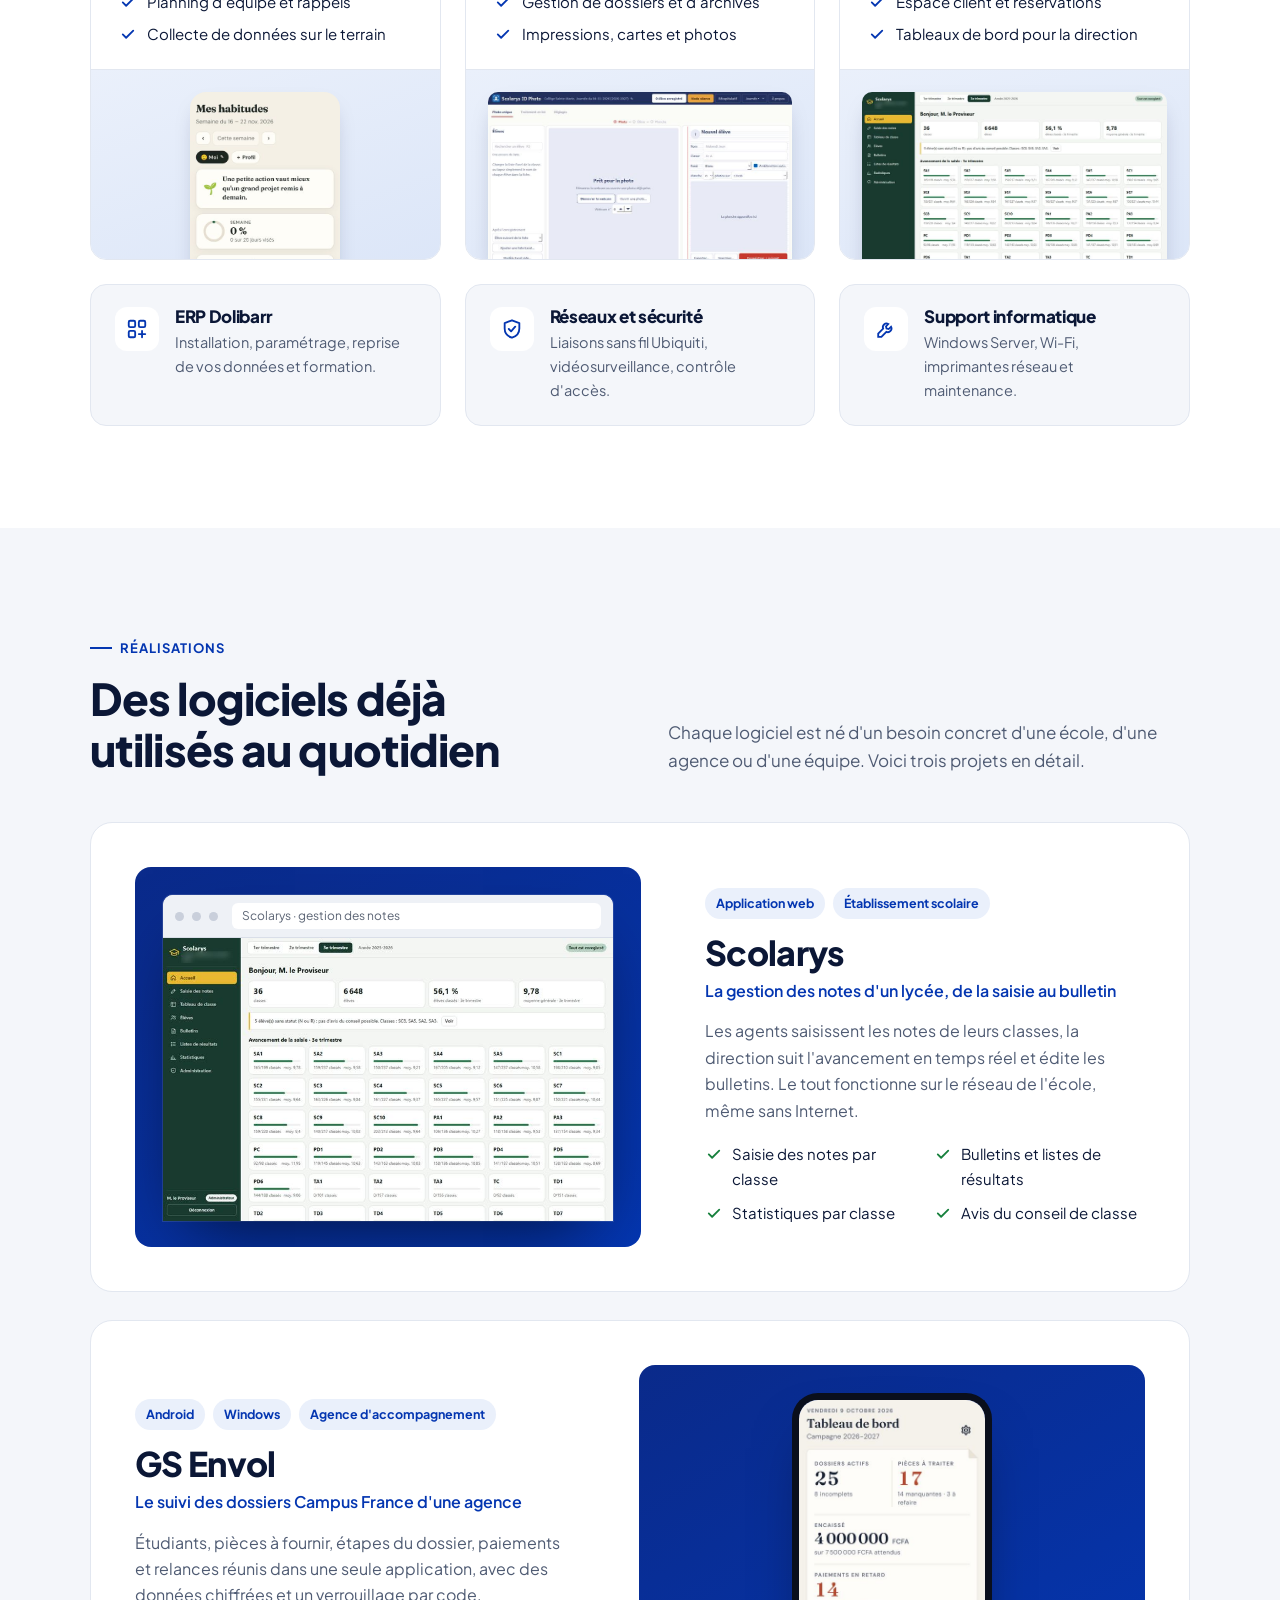
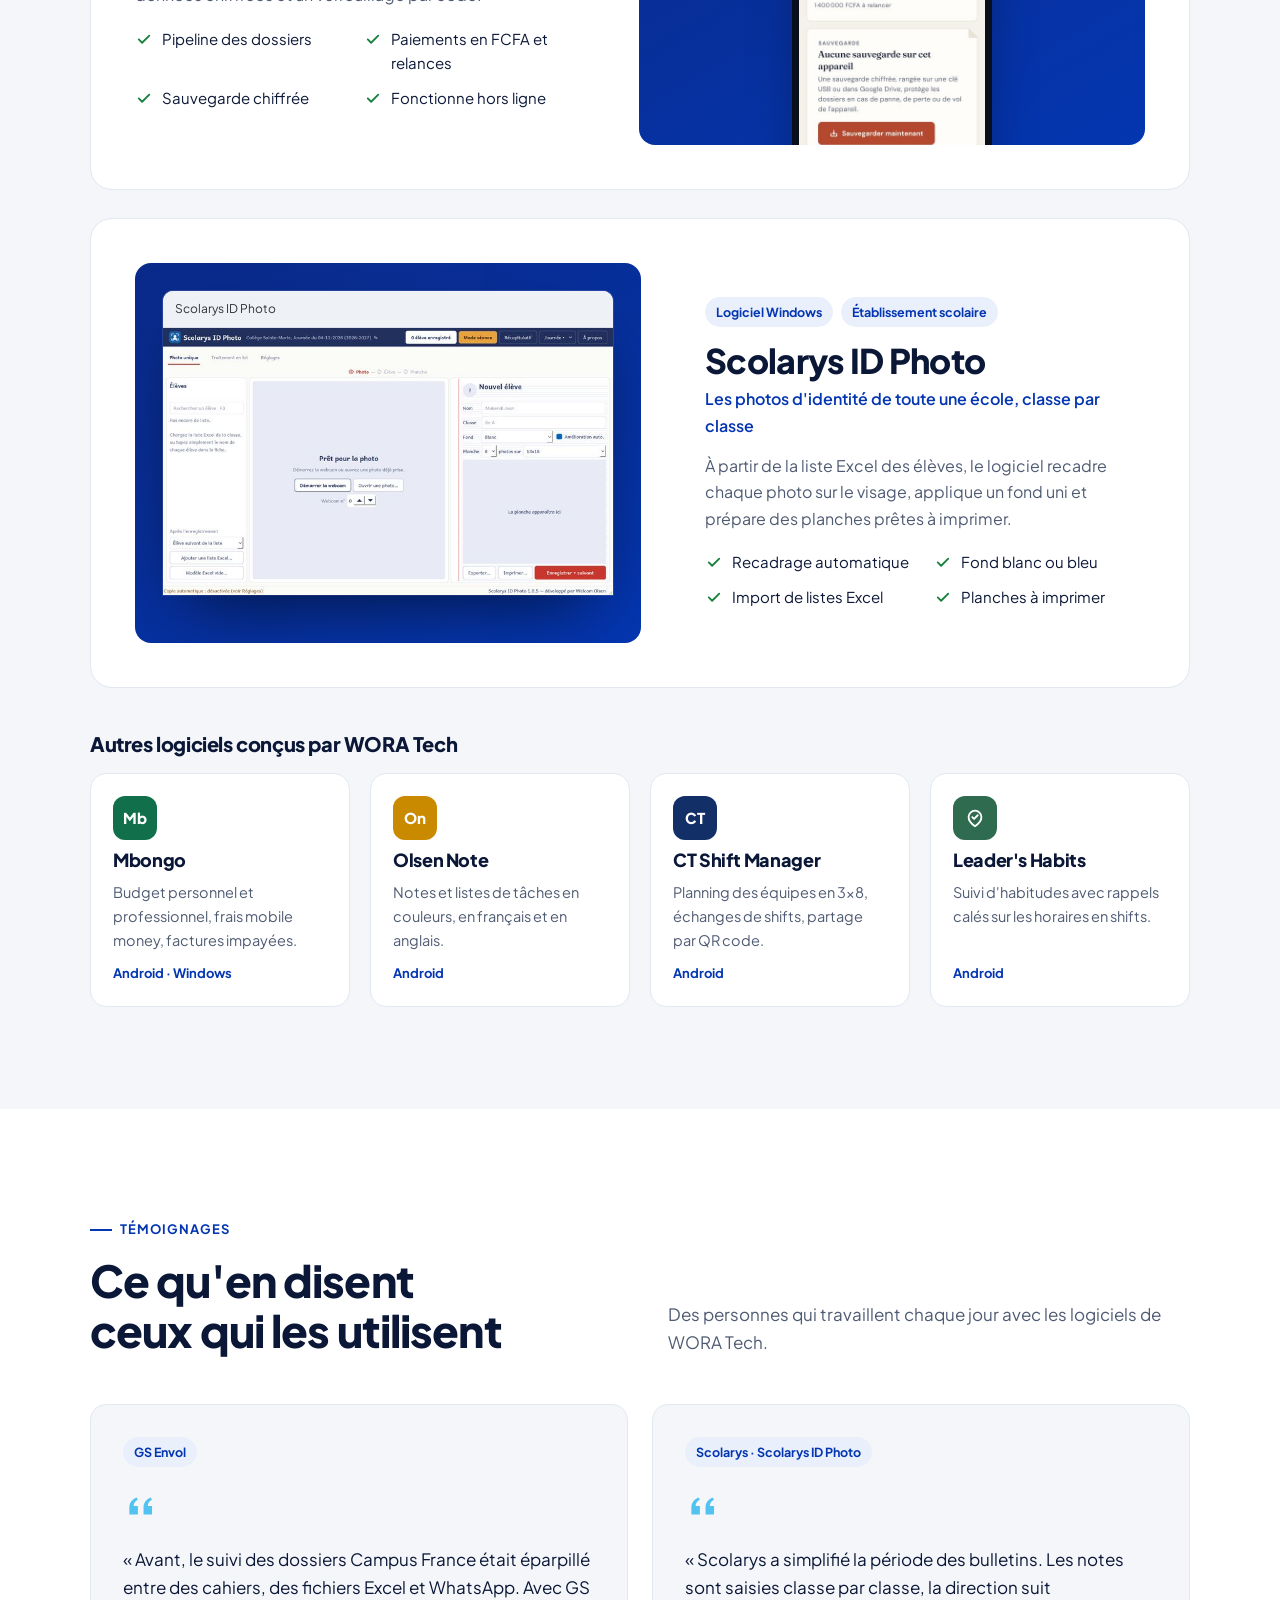
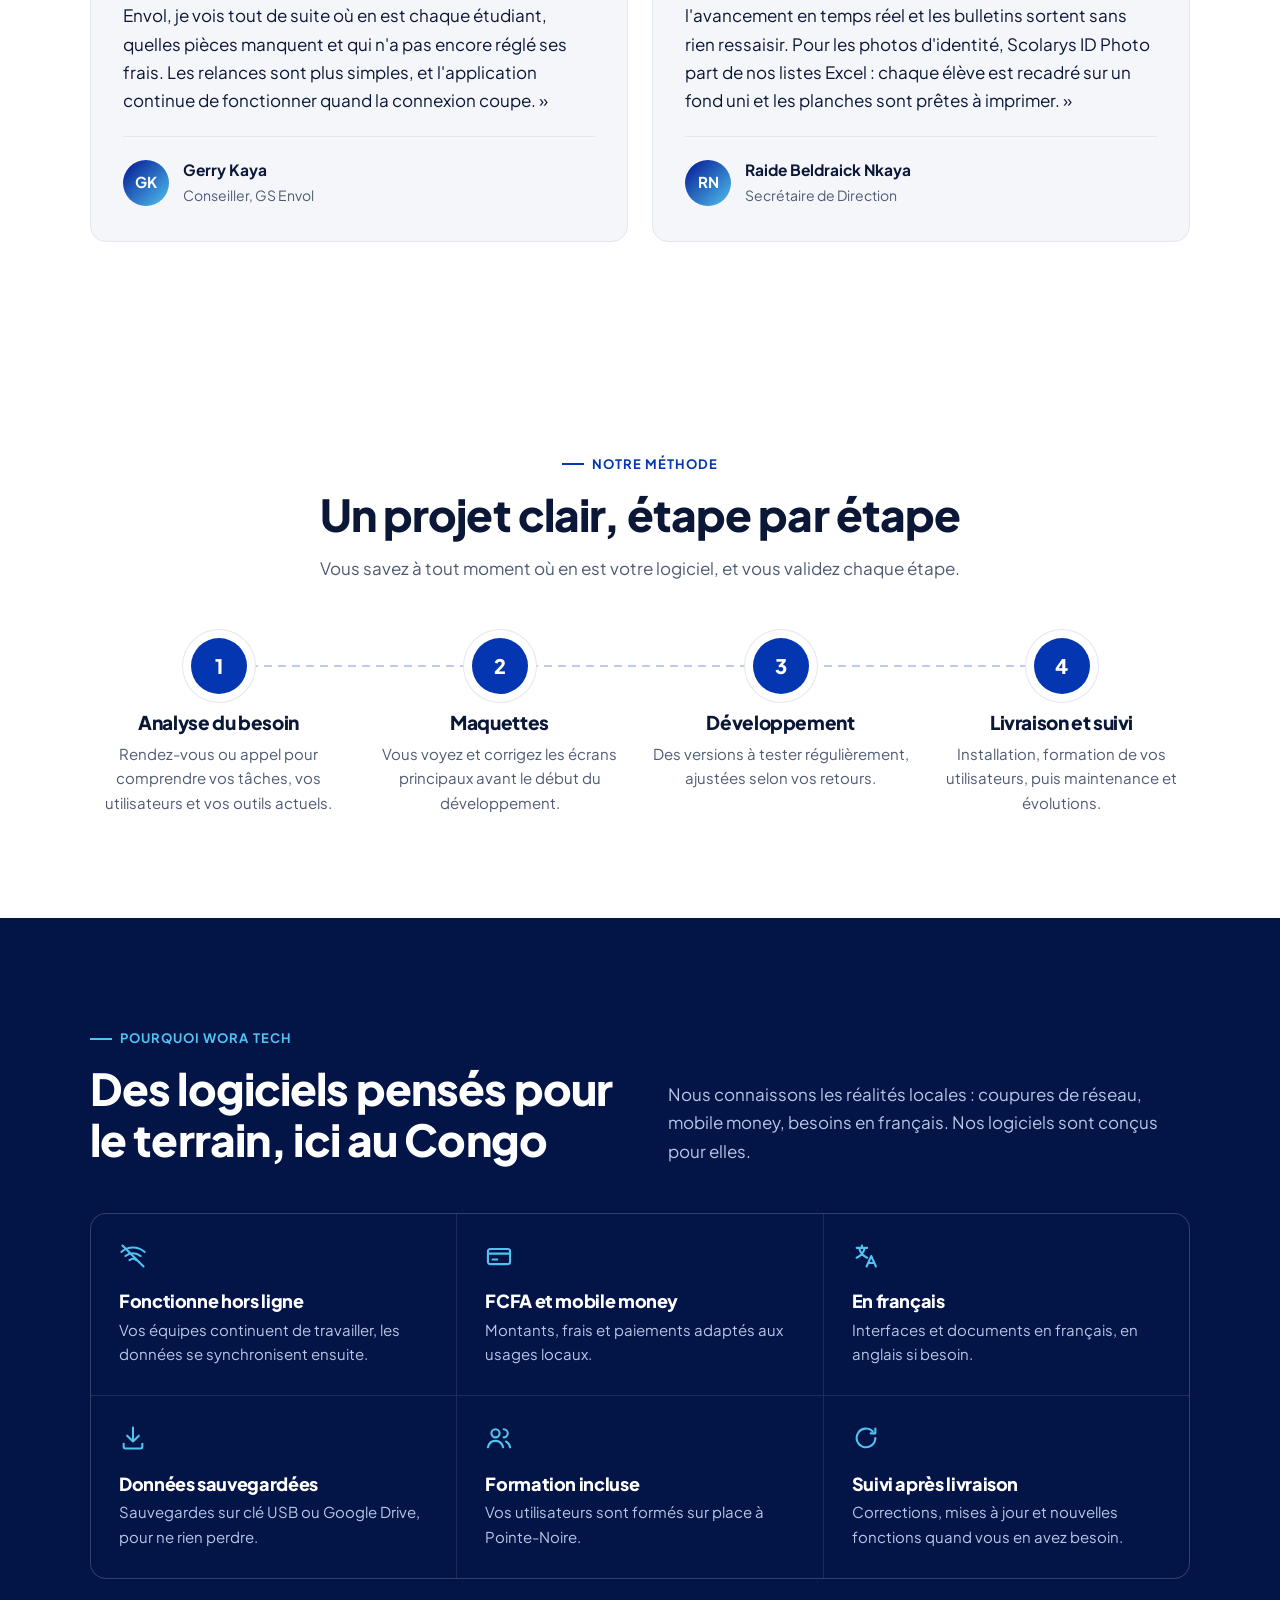
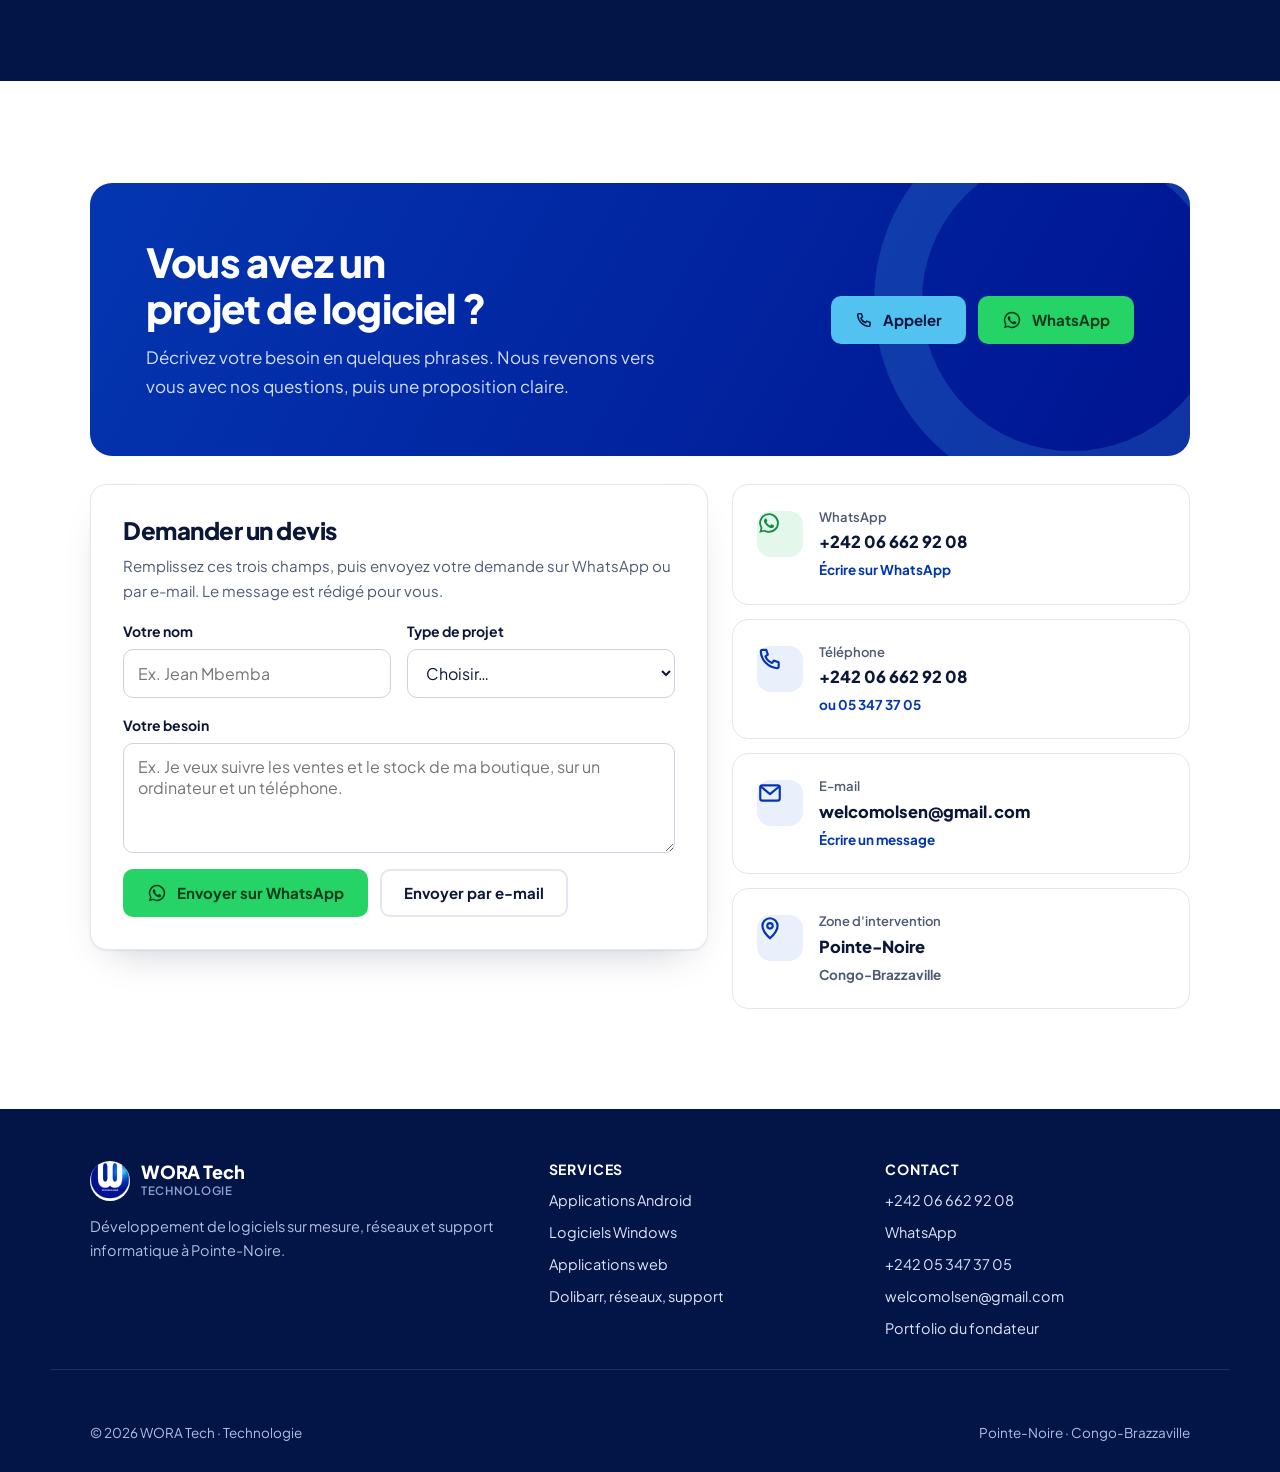
==== commit 42bbc6da: "Site WORA Tech v10 : WhatsApp, référencement, formulaire de devis et témoignages Co-Authored-By: Cla" ====
--- a/index.html
+++ b/index.html
@@ -3,237 +3,300 @@
 <head>
 <meta charset="utf-8">
 <meta name="viewport" content="width=device-width,initial-scale=1,viewport-fit=cover">
-<title>WORA Tech · Technologie</title>
-<meta name="description" content="WORA Tech crée des applications Android, des logiciels Windows et des applications web sur mesure à Pointe-Noire, pour les entreprises, écoles, associations et particuliers.">
-<link rel="icon" href="[data-uri]">
+<title>WORA Tech · Développement de logiciels sur mesure</title>
+<meta name="description" content="WORA Tech développe des applications Android, des logiciels Windows et des applications web sur mesure à Pointe-Noire, pour les entreprises, écoles, associations et particuliers.">
+<link rel="canonical" href="https://wora-tech.github.io/">
+<meta name="theme-color" content="#031447">
+<meta name="robots" content="index,follow">
+<meta property="og:type" content="website">
+<meta property="og:locale" content="fr_FR">
+<meta property="og:site_name" content="WORA Tech">
+<meta property="og:url" content="https://wora-tech.github.io/">
+<meta property="og:title" content="WORA Tech · Logiciels sur mesure à Pointe-Noire">
+<meta property="og:description" content="Applications Android, logiciels Windows et applications web sur mesure, de l'idée à l'installation et la formation. Pointe-Noire, Congo.">
+<meta property="og:image" content="https://wora-tech.github.io/og-image.jpg">
+<meta property="og:image:width" content="1200">
+<meta property="og:image:height" content="630">
+<meta property="og:image:alt" content="WORA Tech, logiciels sur mesure à Pointe-Noire">
+<meta name="twitter:card" content="summary_large_image">
+<meta name="twitter:title" content="WORA Tech · Logiciels sur mesure à Pointe-Noire">
+<meta name="twitter:description" content="Applications Android, logiciels Windows et applications web sur mesure. Pointe-Noire, Congo.">
+<meta name="twitter:image" content="https://wora-tech.github.io/og-image.jpg">
+<link rel="icon" type="image/png" sizes="64x64" href="favicon.png">
+<link rel="apple-touch-icon" href="apple-touch-icon.png">
+<script type="application/ld+json">{"@context":"https://schema.org","@type":"LocalBusiness","name":"WORA Tech","description":"Développement de logiciels sur mesure (Android, Windows, web), ERP Dolibarr, réseaux et support informatique.","url":"https://wora-tech.github.io/","logo":"https://wora-tech.github.io/apple-touch-icon.png","image":"https://wora-tech.github.io/og-image.jpg","telephone":"+242066629208","email":"welcomolsen@gmail.com","address":{"@type":"PostalAddress","addressLocality":"Pointe-Noire","addressCountry":"CG"},"areaServed":"Pointe-Noire, Congo-Brazzaville"}</script>
 <link rel="preconnect" href="https://fonts.googleapis.com">
 <link rel="preconnect" href="https://fonts.gstatic.com" crossorigin>
-<link rel="stylesheet" href="https://fonts.googleapis.com/css2?family=Newsreader:opsz,wght@6..72,500;6..72,600&family=Public+Sans:wght@400;500;600;700&family=Caveat:wght@500;600&display=swap">
+<link rel="stylesheet" href="https://fonts.googleapis.com/css2?family=Plus+Jakarta+Sans:wght@400;500;600;700;800&display=swap">
 <style>
 :root{
-  --paper:#F6F4EE; --surface:#FFFFFF; --ink:#0B1A3C; --muted:#4B5568; --line:#E0DCD1;
-  --blue:#0436B1; --navy:#001491; --sky:#52C2F0; --sky-soft:#DCEFF8; --blue-soft:#E6EBF8;
-  --band:#071A4D; --band-ink:#EEF2FA; --band-muted:#B3BFD6; --band-line:rgba(255,255,255,.14);
-  --f-head:"Newsreader",Georgia,serif;
-  --f-body:"Public Sans","Segoe UI",system-ui,sans-serif;
-  --f-hand:"Caveat","Segoe Print",cursive;
+  --navy:#001491; --royal:#0436B1; --deep:#04206B; --night:#031447; --sky:#52C2F0;
+  --ink:#0B1736; --muted:#4F5B73; --line:#E2E7F0; --bg:#F4F6FA; --surface:#FFFFFF; --tint:#EAF0FB;
+  --f:"Plus Jakarta Sans","Segoe UI",system-ui,sans-serif;
+  --r:16px; --shadow:0 1px 2px rgba(11,23,54,.06),0 18px 40px -22px rgba(11,23,54,.28);
   color-scheme:light;
 }
-@media (prefers-color-scheme: dark){:root:not([data-theme="light"]){
-  --paper:#0E1424; --surface:#161E33; --ink:#ECEFF6; --muted:#A8B2C6; --line:#2A3550;
-  --blue:#8FB0FF; --navy:#B9C9FF; --sky-soft:#173247; --blue-soft:#1C2848;
-  --band:#060C1C; color-scheme:dark}}
-:root[data-theme="dark"]{
-  --paper:#0E1424; --surface:#161E33; --ink:#ECEFF6; --muted:#A8B2C6; --line:#2A3550;
-  --blue:#8FB0FF; --navy:#B9C9FF; --sky-soft:#173247; --blue-soft:#1C2848;
-  --band:#060C1C; color-scheme:dark}
-
 *{box-sizing:border-box}
 html{scroll-behavior:smooth}
-body{margin:0;background:var(--paper);color:var(--ink);font:16px/1.65 var(--f-body)}
-img{max-width:100%;display:block}
-h1,h2,h3{font-family:var(--f-head);font-weight:600;line-height:1.12;margin:0;text-wrap:balance}
+body{margin:0;background:var(--surface);color:var(--ink);font:16px/1.65 var(--f)}
+img{max-width:100%;height:auto;display:block}
+h1,h2,h3,h4{margin:0;line-height:1.15;letter-spacing:-.02em;text-wrap:balance}
 p{margin:0}
-a{color:var(--blue)}
-:focus-visible{outline:2px solid var(--blue);outline-offset:3px;border-radius:4px}
-.wrap{max-width:1140px;margin:0 auto;padding-inline:clamp(16px,4vw,40px)}
-.hand{font-family:var(--f-hand);font-weight:600;color:var(--navy);line-height:1.1}
+a{color:var(--royal)}
+:focus-visible{outline:3px solid var(--sky);outline-offset:3px;border-radius:6px}
+.wrap{max-width:1180px;margin:0 auto;padding-inline:clamp(16px,4vw,40px)}
+.eyebrow{display:inline-flex;align-items:center;gap:8px;font-size:13px;font-weight:700;letter-spacing:.08em;text-transform:uppercase;color:var(--royal)}
+.eyebrow::before{content:"";width:22px;height:2px;background:currentColor}
+.sec{padding-block:clamp(64px,8vw,110px)}
+.sec-head{display:grid;grid-template-columns:1fr 1fr;gap:18px 56px;align-items:end;margin-bottom:48px}
+.sec-head h2{font-size:clamp(30px,3.8vw,44px);font-weight:800;margin-top:14px}
+.sec-head p{color:var(--muted);font-size:17px}
+.center{text-align:center;max-width:720px;margin-inline:auto;display:block}
+.center .eyebrow{justify-content:center}
+.center p{margin-top:14px}
+
+/* buttons */
+.btn{display:inline-flex;align-items:center;justify-content:center;gap:10px;min-height:48px;padding:0 22px;border-radius:10px;font:700 15px var(--f);text-decoration:none;border:2px solid transparent;transition:background .2s,color .2s,border-color .2s;cursor:pointer}
+.btn svg{width:18px;height:18px}
+.btn-primary{background:var(--royal);color:#fff}
+.btn-primary:hover{background:var(--navy)}
+.btn-sky{background:var(--sky);color:#04163F}
+.btn-sky:hover{background:#7DD3F5}
+.btn-ghost{border-color:rgba(255,255,255,.35);color:#fff}
+.btn-ghost:hover{background:rgba(255,255,255,.08);border-color:#fff}
+.btn-line{border-color:var(--line);color:var(--ink);background:#fff}
+.btn-line:hover{border-color:var(--royal);color:var(--royal)}
 
 /* header */
-header.top{position:sticky;top:0;z-index:20;background:var(--paper);border-bottom:1px solid var(--line)}
-.top .wrap{display:flex;align-items:center;justify-content:space-between;gap:10px 24px;padding-block:12px;flex-wrap:wrap}
-.brand{display:flex;align-items:center;gap:10px;text-decoration:none;color:var(--ink);font:700 18px var(--f-body);letter-spacing:-.01em}
-.brand img{width:36px;height:36px;border-radius:50%;background:#fff}
-.brand span span{font-weight:400;color:var(--muted)}
-nav ul{display:flex;gap:4px 26px;list-style:none;margin:0;padding:0}
-nav a{color:var(--ink);text-decoration:none;font-size:15px}
-nav a:hover{text-decoration:underline;text-underline-offset:5px;text-decoration-color:var(--sky);text-decoration-thickness:2px}
-.btn{display:inline-flex;align-items:center;gap:8px;font:600 15px var(--f-body);padding:12px 20px;border-radius:8px;text-decoration:none;background:var(--blue);color:#fff;border:2px solid var(--blue);transition:background .2s,border-color .2s}
-.btn:hover{background:var(--navy);border-color:var(--navy)}
-:root[data-theme="dark"] .btn{color:#0B1A3C}
-@media (prefers-color-scheme: dark){:root:not([data-theme="light"]) .btn{color:#0B1A3C}}
-.btn.small{padding:8px 14px;font-size:14px}
-.link{font-weight:600;color:var(--ink);text-decoration:underline;text-decoration-color:var(--sky);text-decoration-thickness:2px;text-underline-offset:5px}
+header.top{position:sticky;top:0;z-index:30;background:rgba(255,255,255,.96);border-bottom:1px solid var(--line);backdrop-filter:saturate(1.2) blur(8px)}
+.top .wrap{display:flex;align-items:center;gap:16px;min-height:72px}
+.brand{display:flex;align-items:center;gap:11px;text-decoration:none;color:var(--ink);margin-right:auto}
+.brand img{width:40px;height:40px;border-radius:50%}
+.brand b{display:block;font-size:18px;font-weight:800;letter-spacing:-.01em;line-height:1.1}
+.brand small{display:block;font-size:11.5px;color:var(--muted);font-weight:600;letter-spacing:.06em;text-transform:uppercase}
+.top nav ul{display:flex;gap:30px;list-style:none;margin:0 18px 0 0;padding:0}
+.top nav a{color:var(--ink);text-decoration:none;font-weight:600;font-size:15px}
+.top nav a:hover{color:var(--royal)}
+.menu{display:none}
 
 /* hero */
-.hero .wrap{display:grid;grid-template-columns:1.08fr 1fr;gap:clamp(32px,4.5vw,56px);align-items:center;padding-block:clamp(44px,7vw,88px) clamp(48px,7vw,96px)}
-.where{font-size:14px;color:var(--muted);display:flex;align-items:center;gap:8px}
-.where svg{width:16px;height:16px;color:var(--blue)}
-.hero h1{margin-top:18px;font-size:clamp(36px,4.8vw,58px);letter-spacing:-.015em}
-.mark{position:relative;white-space:nowrap}
-.mark svg{position:absolute;left:-2%;bottom:-.16em;width:104%;height:.32em;overflow:visible}
-.hero .lede{margin-top:22px;font-size:18px;color:var(--muted);max-width:50ch}
-.actions{display:flex;align-items:center;gap:14px 24px;flex-wrap:wrap;margin-top:30px}
-.who{margin-top:34px;padding-top:20px;border-top:1px solid var(--line);font-size:15px;color:var(--muted);max-width:52ch}
-.who b{color:var(--ink);font-weight:600}
-
-/* hero composition: three real screens */
+.hero{position:relative;background:linear-gradient(135deg,var(--night) 0%,var(--deep) 45%,var(--navy) 100%);color:#fff;overflow:hidden;isolation:isolate}
+.hero::before{content:"";position:absolute;inset:0;z-index:-1;opacity:.5;background-image:linear-gradient(rgba(255,255,255,.05) 1px,transparent 1px),linear-gradient(90deg,rgba(255,255,255,.05) 1px,transparent 1px);background-size:56px 56px;mask-image:linear-gradient(180deg,#000 0%,transparent 85%)}
+.hero .wrap{display:grid;grid-template-columns:1.02fr 1fr;gap:clamp(32px,5vw,64px);align-items:center;padding-block:clamp(56px,7vw,96px) clamp(110px,10vw,150px)}
+.tag{display:inline-flex;align-items:center;gap:10px;padding:7px 14px;border-radius:999px;background:rgba(255,255,255,.08);border:1px solid rgba(255,255,255,.16);font-size:13.5px;font-weight:600;color:#D7E3FF}
+.tag svg{width:16px;height:16px;color:var(--sky)}
+.hero h1{margin-top:22px;font-size:clamp(36px,4.6vw,58px);font-weight:800;letter-spacing:-.03em}
+.hero h1 span{color:var(--sky)}
+.hero .lede{margin-top:20px;font-size:18px;color:#C9D6F2;max-width:52ch}
+.hero .actions{display:flex;flex-wrap:wrap;gap:12px;margin-top:32px}
+.plats{display:flex;flex-wrap:wrap;gap:10px 22px;margin-top:34px;padding-top:24px;border-top:1px solid rgba(255,255,255,.14);font-size:14.5px;color:#C9D6F2}
+.plats span{display:inline-flex;align-items:center;gap:8px;font-weight:600;color:#fff}
+.plats svg{width:20px;height:20px;color:var(--sky)}
+
+/* hero visual: real screens */
 .desk{position:relative;aspect-ratio:1.08/1;width:100%}
-.frame{position:absolute;background:var(--surface);border:1px solid #C9CFDB;border-radius:10px;overflow:hidden;box-shadow:0 18px 40px -24px rgba(11,26,60,.45)}
+.frame{position:absolute;background:#fff;border-radius:12px;overflow:hidden;box-shadow:0 30px 70px -25px rgba(0,0,0,.65),0 0 0 1px rgba(255,255,255,.12)}
 .frame img{width:100%;height:auto}
-.f-web{left:0;top:4%;width:82%;transform:rotate(-1deg)}
-.f-web .bar{display:flex;align-items:center;gap:8px;padding:7px 10px;background:#EEF0F4;border-bottom:1px solid #D7DCE5}
-.f-web .bar span{flex:1;font:12px var(--f-body);color:#5B6474;background:#fff;border-radius:6px;padding:3px 10px;white-space:nowrap;overflow:hidden;text-overflow:ellipsis}
-.f-web .bar svg{width:14px;height:14px;color:#8A93A3;flex:none}
-.f-win{left:3%;top:57%;width:52%;transform:rotate(1.2deg);border-radius:6px}
-.f-win .bar{display:flex;justify-content:space-between;align-items:center;padding:5px 8px 5px 10px;background:#fff;border-bottom:1px solid #E2E5EA;font:12px var(--f-body);color:#333}
-.f-win .bar svg{width:46px;height:10px;color:#555}
-.f-phone{right:0;top:24%;width:28%;border-radius:22px;border:6px solid #111827;transform:rotate(2deg)}
-.note{position:absolute;font-size:clamp(17px,2vw,23px);display:flex;align-items:flex-end;gap:2px}
-.note svg{width:46px;height:34px;color:var(--navy);flex:none}
-.n-web{right:-1%;top:-3%}
-.n-win{left:-1%;bottom:-5%;flex-direction:row-reverse}
-.n-and{right:2%;bottom:-6%}
-
-/* sections */
-section.block{padding-block:clamp(60px,8vw,104px);border-top:1px solid var(--line)}
-.head{max-width:720px;margin-bottom:44px}
-.kick{font-size:14px;font-weight:600;color:var(--blue);margin-bottom:10px}
-.head h2{font-size:clamp(30px,4vw,44px);letter-spacing:-.01em}
-.head p{margin-top:14px;color:var(--muted);font-size:17px}
-
-/* formats */
-.formats{display:grid;grid-template-columns:repeat(3,minmax(0,1fr));gap:22px}
-.fmt{background:var(--surface);border:1px solid var(--line);border-radius:12px;overflow:hidden;display:flex;flex-direction:column;min-width:0}
-.fmt .ill{background:var(--sky-soft);padding:18px 18px 6px;border-bottom:1px solid var(--line)}
-.fmt .ill svg{width:100%;height:auto;display:block}
-.fmt .body{padding:22px 24px 26px;display:flex;flex-direction:column;gap:12px;flex:1}
-.fmt h3{font-size:25px}
-.fmt p{color:var(--muted);font-size:15.5px}
-.fmt .exh{margin-top:auto;padding-top:14px;border-top:1px dashed var(--line);font-size:12.5px;font-weight:600;text-transform:uppercase;letter-spacing:.06em;color:var(--muted)}
-.fmt .ex{font-size:14.5px;margin:0;padding:0;list-style:none;display:grid;gap:6px}
-.fmt .ex li{padding-left:18px;position:relative}
-.fmt .ex li::before{content:"";position:absolute;left:2px;top:.72em;width:8px;height:2px;background:var(--blue)}
-.fmt .ex small{display:block;font-size:12.5px;font-weight:600;text-transform:uppercase;letter-spacing:.06em;color:var(--muted);margin-bottom:2px;padding:0}
-.fmt .ex small::before{display:none}
-.unsure{margin-top:28px;display:flex;align-items:center;gap:14px;flex-wrap:wrap;font-size:16px}
-.unsure .hand{font-size:24px}
-
-/* steps */
-.steps{list-style:none;margin:0;padding:0;display:grid;grid-template-columns:repeat(4,minmax(0,1fr));gap:28px;counter-reset:s}
-.steps li{counter-increment:s;min-width:0;border-top:2px solid var(--ink);padding-top:16px}
-.steps li::before{content:counter(s);display:block;font:600 38px/1 var(--f-head);color:var(--blue);margin-bottom:12px}
-.steps h3{font-size:21px;margin-bottom:6px}
-.steps p{font-size:15px;color:var(--muted)}
-.included{margin-top:48px;display:grid;grid-template-columns:240px 1fr;gap:20px 40px;padding:28px;background:var(--surface);border:1px solid var(--line);border-radius:12px}
-.included h3{font-size:24px}
-.included ul{margin:0;padding:0;list-style:none;display:grid;grid-template-columns:repeat(2,minmax(0,1fr));gap:10px 28px;font-size:15.5px}
-.included li{display:flex;gap:10px;align-items:flex-start}
-.included li svg{width:18px;height:18px;flex:none;margin-top:4px;color:var(--blue)}
-
-/* apps */
-.apps{display:grid;grid-template-columns:repeat(3,minmax(0,1fr));gap:22px}
-.app{background:var(--surface);border:1px solid var(--line);border-radius:12px;overflow:hidden;display:flex;flex-direction:column;min-width:0}
-.stage{padding:24px 20px 0;display:flex;justify-content:center;background:var(--blue-soft);border-bottom:1px solid var(--line)}
-.phone{position:relative;width:200px;max-width:100%;height:310px;border-radius:26px 26px 0 0;background:#111827;padding:8px 8px 0}
-.scr{height:100%;border-radius:19px 19px 0 0;overflow:hidden;background:#fff;color:#111;font-family:var(--f-body);padding:22px 12px 0;display:flex;flex-direction:column;gap:9px;font-size:11px;line-height:1.4}
-.scr .bar{display:flex;justify-content:space-between;align-items:center;font-weight:700;font-size:13px}
-.scr .bar i{font-style:normal;font-size:10px;font-weight:500;color:#6B7280}
-.m-bal{border-radius:12px;padding:12px;background:#11704B;color:#fff}
-.m-bal small{opacity:.8;font-size:9.5px;display:block}
-.m-bal b{font:700 18px var(--f-body);font-variant-numeric:tabular-nums}
-.m-bars{display:flex;gap:4px;align-items:flex-end;height:28px;margin-top:8px}
-.m-bars span{flex:1;background:rgba(255,255,255,.35);border-radius:3px}
-.m-bars span.on{background:#FFE58A}
-.m-row{display:flex;justify-content:space-between;align-items:center;gap:6px;padding:6px 0;border-bottom:1px solid #EEF0F3}
-.m-row .l{display:flex;gap:7px;align-items:center;min-width:0}
-.m-row .d{width:22px;height:22px;border-radius:7px;display:grid;place-items:center;font-size:9px;font-weight:700;color:#fff;flex:none}
-.m-row em{font-style:normal;font-weight:600;font-variant-numeric:tabular-nums;white-space:nowrap}
-.neg{color:#C2410C}.pos{color:#15803D}
-.n-grid{display:grid;grid-template-columns:1fr 1fr;gap:7px}
-.n-card{border-radius:10px;padding:8px;min-height:60px;font-size:10px;line-height:1.35;color:#2B2B2B}
-.n-card b{display:block;font-size:10.5px;margin-bottom:3px}
-.n-card .ck{display:flex;gap:4px;align-items:center}
-.n-card .ck i{width:9px;height:9px;border:1.5px solid #555;border-radius:2px;flex:none;display:inline-block}
-.n-card .ck i.x{background:#555}
-.n-fab{align-self:flex-end;margin-top:auto;margin-bottom:12px;width:36px;height:36px;border-radius:50%;background:#E6AE12;color:#fff;display:grid;place-items:center;font-size:22px;font-weight:300}
-.c-team{display:flex;justify-content:space-between;align-items:center;padding:8px 10px;border-radius:10px;background:#123067;color:#fff;font-size:10px}
-.c-team b{font:700 14px var(--f-body)}
-.c-week{display:grid;grid-template-columns:repeat(7,1fr);gap:3px;text-align:center}
-.c-week span{font-size:8.5px;color:#6B7280;font-weight:600}
-.c-week i{font-style:normal;font-size:10px;font-weight:700;border-radius:6px;padding:6px 0;color:#fff}
-.sM{background:#F59E0B}.sA{background:#2563EB}.sN{background:#1E1B4B}.sR{background:#D1D5DB;color:#374151!important}
-.c-next{border:1px solid #E5E7EB;border-radius:10px;padding:8px 10px;display:flex;justify-content:space-between;gap:6px}
-.c-next small{color:#6B7280;display:block;font-size:9px}
-.c-next b{font-size:11px}
-.c-legend{display:flex;flex-wrap:wrap;gap:6px;font-size:9px;color:#4B5563}
-.c-legend span{display:flex;align-items:center;gap:3px}
-.c-legend i{width:8px;height:8px;border-radius:2px;display:inline-block}
-.app-body{padding:20px 22px 22px;display:flex;flex-direction:column;gap:10px;flex:1}
-.app h3{font-size:24px}
-.app .what{font-size:14px;font-weight:600;color:var(--blue)}
-.app p.desc{font-size:15px;color:var(--muted)}
-.plat{margin-top:auto;padding-top:8px;font-size:13.5px;color:var(--muted)}
-.plat b{color:var(--ink);font-weight:600}
-.more{display:grid;grid-template-columns:repeat(2,minmax(0,1fr));gap:22px;margin-top:22px}
-.shot{height:230px;background:var(--blue-soft);border-bottom:1px solid var(--line);display:flex;justify-content:center;align-items:flex-start;overflow:hidden;padding:20px 20px 0}
-.shot img{border-radius:8px 8px 0 0;box-shadow:0 10px 26px -16px rgba(11,26,60,.5)}
-.shot.wide img{width:100%;height:auto}
-.shot.tall img{width:170px;height:auto;border-radius:16px 16px 0 0}
-.app-id{display:flex;gap:14px;align-items:center}
-.alogo{width:46px;height:46px;border-radius:12px;flex:none;display:grid;place-items:center}
-.alogo svg{width:24px;height:24px}
-.note-ill{margin-top:14px;font-size:13px;color:var(--muted)}
-
-/* other services */
-.others{display:grid;grid-template-columns:repeat(2,minmax(0,1fr));gap:0 48px;list-style:none;margin:0;padding:0}
-.others li{display:grid;grid-template-columns:40px 1fr;gap:4px 16px;padding:20px 0;border-bottom:1px solid var(--line)}
-.others svg{width:26px;height:26px;color:var(--blue);grid-row:span 2;margin-top:3px}
-.others h3{font:600 18px var(--f-body)}
-.others p{font-size:15px;color:var(--muted)}
-
-/* contact */
-.contact-band{background:var(--band);color:var(--band-ink)}
-.contact{display:grid;grid-template-columns:1.05fr 1fr;gap:40px 64px;align-items:center;padding-block:clamp(60px,8vw,100px)}
-.contact .logo{width:120px;border-radius:14px;background:#fff;padding:8px;margin-bottom:24px}
-.contact h2{font-size:clamp(32px,4.4vw,50px)}
-.contact p{color:var(--band-muted);margin-top:16px;max-width:46ch;font-size:17px}
-.contact .hand{color:var(--sky);font-size:25px;margin-top:20px;display:block}
-.rows{display:grid;gap:12px;min-width:0}
-.row{display:flex;align-items:center;justify-content:space-between;gap:12px;padding:15px 18px;border-radius:10px;border:1px solid var(--band-line);flex-wrap:wrap}
-.row > div{min-width:0;display:flex;gap:14px;align-items:center}
-.row svg{width:20px;height:20px;color:var(--sky);flex:none}
-.row small{display:block;font-size:12.5px;color:var(--band-muted)}
-.row span{font-weight:600;word-break:break-word}
-.copy{font:600 13px var(--f-body);padding:8px 14px;min-height:36px;border-radius:8px;border:1px solid var(--band-line);background:transparent;color:var(--band-ink);cursor:pointer}
-.copy:hover{background:rgba(255,255,255,.08)}
-footer{background:var(--band);color:var(--band-muted);border-top:1px solid var(--band-line);font-size:13.5px}
-footer .wrap{display:flex;justify-content:space-between;gap:12px;flex-wrap:wrap;padding-block:22px 34px}
-footer a{color:var(--band-ink)}
-
-@media (max-width:980px){
-  .hero .wrap,.contact{grid-template-columns:1fr}
-  .desk{max-width:560px}
-  .formats,.apps{grid-template-columns:repeat(2,minmax(0,1fr))}
-  .steps{grid-template-columns:repeat(2,minmax(0,1fr))}
-  .included{grid-template-columns:1fr}
+.f-web{left:0;top:2%;width:84%}
+.bar{display:flex;align-items:center;gap:8px;padding:8px 12px;background:#EEF1F6;border-bottom:1px solid #D9DEE8}
+.bar i{width:9px;height:9px;border-radius:50%;background:#C9CFDB;display:block}
+.bar span{flex:1;margin-left:6px;font-size:12px;color:#5B6474;background:#fff;border-radius:6px;padding:3px 10px;white-space:nowrap;overflow:hidden;text-overflow:ellipsis}
+.f-win{left:4%;top:58%;width:54%;border-radius:8px}
+.f-win .bar{background:#fff;font-size:12px;color:#333;justify-content:space-between;padding:6px 10px}
+.f-phone{right:0;top:22%;width:28%;border-radius:24px;border:7px solid #0A0F1C}
+.chip{position:absolute;display:flex;align-items:center;gap:8px;padding:8px 12px;border-radius:10px;background:#fff;color:var(--ink);font-size:13px;font-weight:700;box-shadow:0 14px 30px -14px rgba(0,0,0,.55)}
+.chip svg{width:18px;height:18px;color:var(--royal)}
+.c1{right:30%;top:-4%}.c2{left:-3%;bottom:-6%}.c3{right:-2%;bottom:-4%}
+
+/* stats */
+.stats{position:relative;z-index:2;margin-top:-70px}
+.stats ul{list-style:none;margin:0;padding:0;display:grid;grid-template-columns:repeat(4,minmax(0,1fr));background:#fff;border-radius:var(--r);box-shadow:var(--shadow);border:1px solid var(--line)}
+.stats li{padding:26px 28px;border-left:1px solid var(--line);min-width:0}
+.stats li:first-child{border-left:0}
+.stats b{display:block;font-size:30px;font-weight:800;color:var(--royal);letter-spacing:-.02em;line-height:1.1}
+.stats span{font-size:14.5px;color:var(--muted)}
+
+/* services */
+.cards3{display:grid;grid-template-columns:repeat(3,minmax(0,1fr));gap:24px}
+.svc{display:flex;flex-direction:column;background:#fff;border:1px solid var(--line);border-radius:var(--r);overflow:hidden;min-width:0;transition:box-shadow .25s,border-color .25s}
+.svc:hover{box-shadow:var(--shadow);border-color:#C9D5EE}
+.svc .in{padding:28px 28px 22px;display:flex;flex-direction:column;gap:12px;flex:1}
+.ic{width:52px;height:52px;border-radius:14px;display:grid;place-items:center;background:var(--tint);color:var(--royal)}
+.ic svg{width:26px;height:26px}
+.svc h3{font-size:22px;font-weight:800}
+.svc p{color:var(--muted);font-size:15.5px}
+.svc ul{list-style:none;margin:4px 0 0;padding:0;display:grid;gap:8px;font-size:15px}
+.svc li{display:flex;gap:10px;align-items:flex-start}
+.svc li svg{width:18px;height:18px;flex:none;margin-top:3px;color:var(--royal)}
+.svc .pic{height:190px;background:linear-gradient(160deg,var(--tint),#DCE6F8);display:flex;justify-content:center;align-items:flex-start;padding:22px 22px 0;overflow:hidden;border-top:1px solid var(--line)}
+.svc .pic img{border-radius:10px 10px 0 0;box-shadow:0 10px 24px -12px rgba(11,23,54,.4);width:100%}
+.svc .pic img.tall{width:150px;border-radius:16px 16px 0 0}
+.also{display:grid;grid-template-columns:repeat(3,minmax(0,1fr));gap:24px;margin-top:24px}
+.mini{display:flex;gap:16px;align-items:flex-start;padding:22px 24px;border-radius:var(--r);background:var(--bg);border:1px solid var(--line)}
+.mini .ic{width:44px;height:44px;border-radius:12px;background:#fff;flex:none}
+.mini .ic svg{width:22px;height:22px}
+.mini h4{font-size:17px;font-weight:800}
+.mini p{font-size:14.5px;color:var(--muted);margin-top:4px}
+
+/* work */
+.work{background:var(--bg)}
+.case{display:grid;grid-template-columns:1.15fr 1fr;gap:clamp(28px,5vw,64px);align-items:center;padding:clamp(28px,4vw,44px);background:#fff;border:1px solid var(--line);border-radius:22px;margin-bottom:28px}
+.case.rev{grid-template-columns:1fr 1.15fr}
+.case.rev .shot{order:2}
+.shot{background:linear-gradient(150deg,#0A2A8A,var(--royal));border-radius:16px;padding:28px 28px 0;display:flex;justify-content:center;align-items:flex-start;height:380px;overflow:hidden}
+.shot .frame{position:static;width:100%;border-radius:10px 10px 0 0}
+.shot .phone img{width:100%;height:auto}
+.shot .phone{width:200px;border-radius:26px 26px 0 0;border:7px solid #0A0F1C;border-bottom:0;overflow:hidden;box-shadow:0 30px 60px -25px rgba(0,0,0,.6)}
+.case .kind{display:flex;flex-wrap:wrap;gap:8px}
+.pill{font-size:12.5px;font-weight:700;padding:5px 11px;border-radius:999px;background:var(--tint);color:var(--royal)}
+.case h3{font-size:clamp(26px,3vw,34px);font-weight:800;margin-top:14px}
+.case .sub{font-size:16px;font-weight:600;color:var(--royal);margin-top:6px}
+.case p.txt{color:var(--muted);margin-top:14px;font-size:16px}
+.case ul{list-style:none;margin:18px 0 0;padding:0;display:grid;grid-template-columns:1fr 1fr;gap:10px 18px;font-size:15px}
+.case li{display:flex;gap:9px;align-items:flex-start}
+.case li svg{width:18px;height:18px;flex:none;margin-top:3px;color:#17803D}
+.more{display:grid;grid-template-columns:repeat(4,minmax(0,1fr));gap:20px;margin-top:8px}
+.app{background:#fff;border:1px solid var(--line);border-radius:var(--r);padding:22px;display:flex;flex-direction:column;gap:10px;min-width:0}
+.app .logo{width:44px;height:44px;border-radius:12px;display:grid;place-items:center;color:#fff;font-weight:800;font-size:15px}
+.app .logo svg{width:22px;height:22px}
+.app h4{font-size:18px;font-weight:800}
+.app p{font-size:14.5px;color:var(--muted)}
+.app small{margin-top:auto;font-size:13px;font-weight:700;color:var(--royal)}
+.more-h{font-size:20px;font-weight:800;margin:44px 0 18px}
+
+/* process */
+.steps{list-style:none;margin:0;padding:0;display:grid;grid-template-columns:repeat(4,minmax(0,1fr));gap:24px;counter-reset:s;position:relative}
+.steps::before{content:"";position:absolute;top:27px;left:12%;right:12%;height:2px;background:repeating-linear-gradient(90deg,#BFCBE6 0 8px,transparent 8px 14px)}
+.steps li{counter-increment:s;text-align:center;position:relative;min-width:0}
+.steps li::before{content:counter(s);display:grid;place-items:center;width:56px;height:56px;margin:0 auto 18px;border-radius:50%;background:var(--royal);color:#fff;font-size:20px;font-weight:800;box-shadow:0 0 0 8px #fff,0 0 0 9px var(--line)}
+.steps h3{font-size:19px;font-weight:800}
+.steps p{font-size:15px;color:var(--muted);margin-top:8px}
+
+/* why */
+.temo{background:var(--surface)}
+.tgrid{display:grid;grid-template-columns:1fr 1fr;gap:24px}
+.tcard{margin:0;background:var(--bg);border:1px solid var(--line);border-radius:var(--r);padding:32px;display:flex;flex-direction:column;gap:22px;position:relative}
+.tcard .q{width:34px;height:34px;color:var(--sky)}
+.tcard blockquote{margin:0;font-size:17px;line-height:1.65;color:var(--ink)}
+.tcard .who{display:flex;align-items:center;gap:14px;margin-top:auto;padding-top:20px;border-top:1px solid var(--line)}
+.tcard .av{width:46px;height:46px;border-radius:50%;background:linear-gradient(135deg,var(--navy),var(--sky));color:#fff;font-weight:700;display:grid;place-items:center;flex:none}
+.tcard .who b{display:block;font-size:15.5px}
+.tcard .who span{font-size:14px;color:var(--muted)}
+.tcard .who .av{color:#fff;font-size:15px}
+.tcard .pill{align-self:flex-start}
+@media (max-width:860px){.tgrid{grid-template-columns:1fr}.tcard{padding:24px}}
+.why{background:var(--night);color:#fff;position:relative;overflow:hidden}
+.why .sec-head p{color:#B8C6E6}
+.why .eyebrow{color:var(--sky)}
+.grid6{display:grid;grid-template-columns:repeat(3,minmax(0,1fr));gap:1px;background:rgba(255,255,255,.1);border:1px solid rgba(255,255,255,.1);border-radius:var(--r);overflow:hidden}
+.grid6 div{background:var(--night);padding:28px}
+.grid6 svg{width:28px;height:28px;color:var(--sky)}
+.grid6 h3{font-size:18px;font-weight:800;margin-top:14px}
+.grid6 p{font-size:15px;color:#B8C6E6;margin-top:6px}
+
+/* cta + contact */
+.cta{background:linear-gradient(120deg,var(--royal),var(--navy));color:#fff;border-radius:22px;padding:clamp(32px,5vw,56px);display:grid;grid-template-columns:1.3fr 1fr;gap:28px 48px;align-items:center;position:relative;overflow:hidden}
+.cta::after{content:"";position:absolute;right:-80px;top:-80px;width:300px;height:300px;border-radius:50%;border:48px solid rgba(82,194,240,.18)}
+.cta h2{font-size:clamp(28px,3.4vw,40px);font-weight:800}
+.cta p{color:#D2DDF7;margin-top:12px;font-size:17px;max-width:52ch}
+.cta .actions{display:flex;flex-wrap:wrap;gap:12px;justify-content:flex-end;position:relative;z-index:1}
+.contacts{display:grid;grid-template-columns:repeat(3,minmax(0,1fr));gap:20px;margin-top:28px}
+.ct{display:flex;gap:16px;align-items:flex-start;padding:22px 24px;border:1px solid var(--line);border-radius:var(--r);background:#fff;text-decoration:none;color:var(--ink);transition:border-color .2s,box-shadow .2s;min-width:0}
+a.ct:hover{border-color:var(--royal);box-shadow:var(--shadow)}
+.ct .ic{flex:none;width:46px;height:46px}
+.ct small{display:block;font-size:13px;color:var(--muted);font-weight:600}
+.ct b{display:block;font-size:16.5px;font-weight:800;word-break:break-word}
+.ct span{display:block;font-size:13.5px;color:var(--royal);font-weight:700;margin-top:4px}
+
+.btn-wa{background:#25D366;color:#063B1C}
+.btn-wa:hover{background:#3BE27A}
+.btn-wa svg{width:20px;height:20px}
+.ic.wa{background:#E3F8EA;color:#128C46}
+.ic.wa svg{width:24px;height:24px}
+.quote{display:grid;grid-template-columns:1.35fr 1fr;gap:24px;margin-top:28px;align-items:start}
+.contacts.side{grid-template-columns:1fr;margin-top:0;gap:14px}
+.qform{background:#fff;border:1px solid var(--line);border-radius:var(--r);padding:clamp(22px,3vw,32px);display:grid;gap:16px;box-shadow:var(--shadow)}
+.qform h3{font-size:24px;font-weight:800}
+.qform .hint{color:var(--muted);font-size:15px;margin-top:-6px}
+.qform label{display:grid;gap:6px;font-size:14px;font-weight:700;color:var(--ink)}
+.qform input,.qform select,.qform textarea{font:400 16px var(--f);color:var(--ink);padding:12px 14px;border:1.5px solid #CBD3E1;border-radius:10px;background:#fff;width:100%;min-height:48px}
+.qform textarea{resize:vertical;min-height:110px}
+.qform input:focus,.qform select:focus,.qform textarea:focus{outline:none;border-color:var(--royal);box-shadow:0 0 0 3px rgba(4,54,177,.15)}
+.qform [aria-invalid="true"]{border-color:#C2410C}
+.f2{display:grid;grid-template-columns:1fr 1fr;gap:16px}
+.fbtn{display:flex;flex-wrap:wrap;gap:12px}
+.err{color:#B42318;font-size:14px;font-weight:600}
+.wa-float{position:fixed;right:18px;bottom:calc(18px + env(safe-area-inset-bottom,0px));z-index:40;display:inline-flex;align-items:center;gap:8px;padding:0 18px 0 14px;height:52px;border-radius:999px;background:#25D366;color:#063B1C;font-weight:800;text-decoration:none;box-shadow:0 12px 28px -10px rgba(0,0,0,.45)}
+.wa-float svg{width:26px;height:26px}
+.wa-float:hover{background:#3BE27A}
+@media (max-width:1020px){.quote{grid-template-columns:1fr}.contacts.side{grid-template-columns:1fr 1fr}}
+@media (max-width:720px){.f2,.contacts.side{grid-template-columns:1fr}.wa-float span{display:none}.wa-float{width:56px;height:56px;padding:0;justify-content:center}.fbtn .btn{flex:1 1 100%}}
+footer{background:var(--night);color:#AFC0E4;margin-top:clamp(64px,8vw,100px)}
+footer .wrap{display:grid;grid-template-columns:1.4fr 1fr 1fr;gap:32px;padding-block:52px 28px}
+footer .brand{color:#fff}
+footer .brand small{color:#8FA3CE}
+footer p{font-size:14.5px;margin-top:14px;max-width:38ch}
+footer h4{color:#fff;font-size:14px;letter-spacing:.06em;text-transform:uppercase;margin-bottom:12px}
+footer ul{list-style:none;margin:0;padding:0;display:grid;gap:8px;font-size:14.5px}
+footer a{color:#DCE6FA;text-decoration:none}
+footer a:hover{color:#fff;text-decoration:underline}
+footer .wrap.legal{display:flex;grid-template-columns:none}
+.legal{border-top:1px solid rgba(255,255,255,.1);padding-block:18px 28px;font-size:13.5px;display:flex;justify-content:space-between;flex-wrap:wrap;gap:10px}
+
+@media (max-width:1020px){
+  .hero .wrap,.sec-head,.cta{grid-template-columns:1fr}
+  .desk{max-width:600px}
+  .cards3,.also,.contacts{grid-template-columns:1fr 1fr}
+  .stats ul{grid-template-columns:1fr 1fr}
+  .stats li:nth-child(3){border-left:0}
+  .stats li:nth-child(n+3){border-top:1px solid var(--line)}
+  .case,.case.rev{grid-template-columns:1fr}
+  .case.rev .shot{order:0}
+  .more{grid-template-columns:1fr 1fr}
+  .grid6{grid-template-columns:1fr 1fr}
+  .cta .actions{justify-content:flex-start}
+  .steps{grid-template-columns:1fr 1fr;row-gap:36px}
+  .steps::before{display:none}
+  footer .wrap{grid-template-columns:1fr 1fr}
 }
-@media (max-width:680px){
-  nav{display:none}
-  .formats,.apps,.more,.steps,.others,.included ul{grid-template-columns:1fr}
-  .shot{height:190px}
-  .note svg{width:32px;height:24px}
-  .n-win{bottom:-9%}.n-and{bottom:-10%}
-  .hero .wrap{padding-bottom:64px}
+@media (max-width:720px){
+  .top nav{display:none}
+  .menu{display:block;position:relative}
+  .menu summary{list-style:none;cursor:pointer;width:44px;height:44px;display:grid;place-items:center;border:1px solid var(--line);border-radius:10px}
+  .menu summary::-webkit-details-marker{display:none}
+  .menu summary svg{width:22px;height:22px}
+  .menu ul{position:absolute;right:0;top:52px;list-style:none;margin:0;padding:8px;background:#fff;border:1px solid var(--line);border-radius:12px;box-shadow:var(--shadow);min-width:200px}
+  .menu a{display:block;padding:10px 12px;color:var(--ink);text-decoration:none;font-weight:600;border-radius:8px}
+  .menu a:hover{background:var(--tint)}
+  .top .btn{display:none}
+  .cards3,.also,.contacts,.more,.grid6{grid-template-columns:1fr}
+  .case ul{grid-template-columns:1fr}
+  .shot{height:auto;max-height:340px;padding:20px 20px 0}
+  .stats li{padding:20px}
+  .stats b{font-size:26px}
+  .chip{font-size:11.5px;padding:6px 9px}
+  .chip svg{width:15px;height:15px}
+  footer .wrap{grid-template-columns:1fr}
+  .hero .actions .btn{flex:1 1 220px}
 }
 @media (prefers-reduced-motion:reduce){*{transition:none!important;scroll-behavior:auto!important}}
 </style>
 </head>
 <body>
 
-<svg width="0" height="0" style="position:absolute" aria-hidden="true">
-  <filter id="rough"><feTurbulence type="fractalNoise" baseFrequency="0.035" numOctaves="2" seed="4"/><feDisplacementMap in="SourceGraphic" scale="2.4"/></filter>
-</svg>
-
 <header class="top">
   <div class="wrap">
-    <a class="brand" href="#accueil" aria-label="WORA Tech, accueil"><img src="[data-uri]" alt="" width="36" height="36"><span>WORA <span>Tech</span></span></a>
+    <a class="brand" href="#accueil" aria-label="WORA Tech, accueil"><img src="[data-uri]" alt="" width="40" height="40"><span><b>WORA Tech</b><small>Technologie</small></span></a>
     <nav aria-label="Navigation principale"><ul>
-      <li><a href="#logiciels">Logiciels sur mesure</a></li>
+      <li><a href="#services">Services</a></li>
       <li><a href="#realisations">Réalisations</a></li>
-      <li><a href="#services">Autres services</a></li>
+      <li><a href="#methode">Méthode</a></li>
+      <li><a href="#contact">Contact</a></li>
     </ul></nav>
-    <a class="btn small" href="#contact">Parler de votre projet</a>
+    <a class="btn btn-primary" href="#contact">Demander un devis</a>
+    <details class="menu"><summary aria-label="Ouvrir le menu"><svg viewBox="0 0 24 24" fill="none" stroke="currentColor" stroke-width="2" stroke-linecap="round"><path d="M4 7h16M4 12h16M4 17h16"/></svg></summary>
+      <ul><li><a href="#services">Services</a></li><li><a href="#realisations">Réalisations</a></li><li><a href="#methode">Méthode</a></li><li><a href="#contact">Demander un devis</a></li></ul>
+    </details>
   </div>
 </header>
 
@@ -241,269 +304,268 @@
   <section class="hero">
     <div class="wrap">
       <div>
-        <p class="where"><svg viewBox="0 0 24 24" fill="none" stroke="currentColor" stroke-width="2" stroke-linecap="round" stroke-linejoin="round"><path d="M12 21.5s-7-6.2-7-11.5a7 7 0 0114 0c0 5.3-7 11.5-7 11.5z"/><circle cx="12" cy="10" r="2.5"/></svg>WORA Tech, Pointe-Noire · Congo-Brazzaville</p>
-        <h1>Vous avez une idée de logiciel ? Nous le <span class="mark">construisons<svg viewBox="0 0 300 14" preserveAspectRatio="none" aria-hidden="true"><path d="M3 9 C 50 3, 110 12, 170 6 S 260 4, 297 8" fill="none" stroke="#52C2F0" stroke-width="5" stroke-linecap="round"/></svg></span> avec vous.</h1>
-        <p class="lede">Une application Android, un logiciel Windows ou une application web. Vous nous expliquez ce que vous voulez faire, nous dessinons les écrans avec vous, puis nous développons, installons et formons vos utilisateurs.</p>
+        <span class="tag"><svg viewBox="0 0 24 24" fill="none" stroke="currentColor" stroke-width="2" stroke-linecap="round" stroke-linejoin="round"><path d="M12 21.5s-7-6.2-7-11.5a7 7 0 0114 0c0 5.3-7 11.5-7 11.5z"/><circle cx="12" cy="10" r="2.5"/></svg>Développement de logiciels · Pointe-Noire, Congo</span>
+        <h1>Des logiciels sur mesure qui font <span>avancer votre activité</span>.</h1>
+        <p class="lede">Applications Android, logiciels Windows et applications web, conçus pour la façon dont vous travaillez. WORA Tech vous accompagne de l'idée jusqu'à l'installation et la formation de vos équipes.</p>
         <div class="actions">
-          <a class="btn" href="#contact">Parler de votre projet</a>
-          <a class="link" href="#realisations">Voir ce que nous avons déjà fait</a>
+          <a class="btn btn-sky" href="#contact">Demander un devis <svg viewBox="0 0 24 24" fill="none" stroke="currentColor" stroke-width="2.2" stroke-linecap="round" stroke-linejoin="round"><path d="M5 12h14M13 6l6 6-6 6"/></svg></a>
+          <a class="btn btn-ghost" href="#realisations">Voir nos réalisations</a>
         </div>
-        <p class="who">Pour <b>un commerçant</b> qui veut suivre sa caisse, <b>une école</b> qui veut ses bulletins, <b>une agence</b> qui suit ses dossiers, <b>une association</b> sur le terrain, ou <b>une personne</b> qui a simplement une idée.</p>
-      </div>
-
-      <div class="desk" role="img" aria-label="Trois logiciels réalisés par WORA Tech : Scolarys dans un navigateur web, Scolarys ID Photo sous Windows et GS Envol sur un téléphone Android">
-        <div class="frame f-web">
-          <div class="bar"><svg viewBox="0 0 16 16" fill="none" stroke="currentColor" stroke-width="1.6" stroke-linecap="round"><path d="M10 3L5 8l5 5"/></svg><span>Scolarys · réseau de l'école</span></div>
-          <img src="[data-uri]" alt="" width="720" height="453">
+        <div class="plats">
+          <span><svg viewBox="0 0 24 24" fill="none" stroke="currentColor" stroke-width="2" stroke-linecap="round"><rect x="6" y="2.5" width="12" height="19" rx="2.5"/><path d="M10.5 18.5h3"/></svg>Android</span>
+          <span><svg viewBox="0 0 24 24" fill="none" stroke="currentColor" stroke-width="2" stroke-linecap="round"><rect x="3" y="4" width="18" height="12" rx="2"/><path d="M8 20h8M12 16v4"/></svg>Windows</span>
+          <span><svg viewBox="0 0 24 24" fill="none" stroke="currentColor" stroke-width="2" stroke-linecap="round"><circle cx="12" cy="12" r="9"/><path d="M3 12h18M12 3c2.5 2.6 3.8 5.6 3.8 9s-1.3 6.4-3.8 9c-2.5-2.6-3.8-5.6-3.8-9S9.5 5.6 12 3z"/></svg>Web</span>
         </div>
-        <div class="frame f-win">
-          <div class="bar">Scolarys ID Photo<svg viewBox="0 0 46 10" fill="none" stroke="currentColor" stroke-width="1.1"><path d="M2 5h7"/><rect x="19" y="1" width="8" height="8"/><path d="M37 1l8 8M45 1l-8 8"/></svg></div>
-          <img src="[data-uri]" alt="" width="720" height="427">
+      </div>
+
+      <div class="desk" role="img" aria-label="Trois logiciels réalisés par WORA Tech : Scolarys sur le web, Scolarys ID Photo sous Windows et GS Envol sur Android">
+        <div class="frame f-web"><div class="bar"><i></i><i></i><i></i><span>Scolarys · gestion des notes</span></div><img src="[data-uri]" alt="" width="720" height="453"></div>
+        <div class="frame f-win"><div class="bar">Scolarys ID Photo<span style="flex:none;background:none;padding:0">— ▢ ✕</span></div><img src="[data-uri]" alt="" width="720" height="427"></div>
+        <div class="frame f-phone"><img src="[data-uri]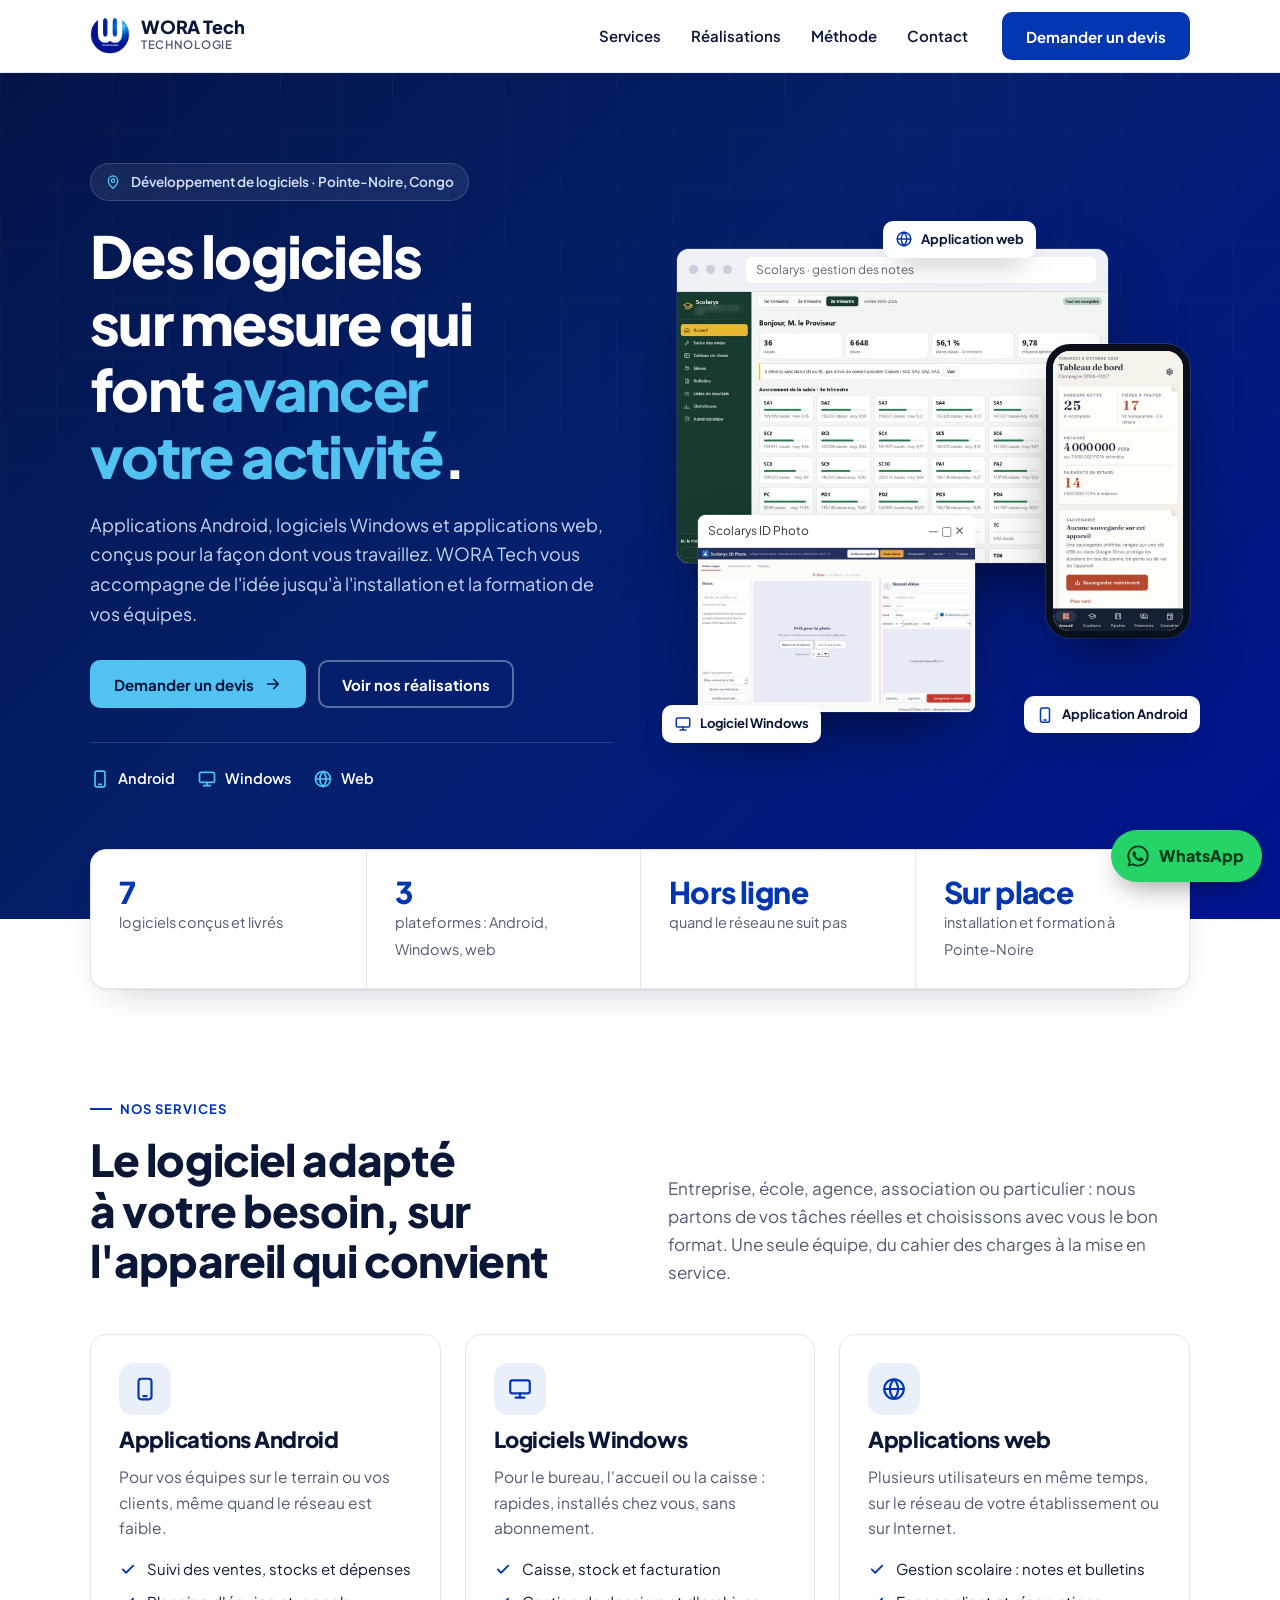
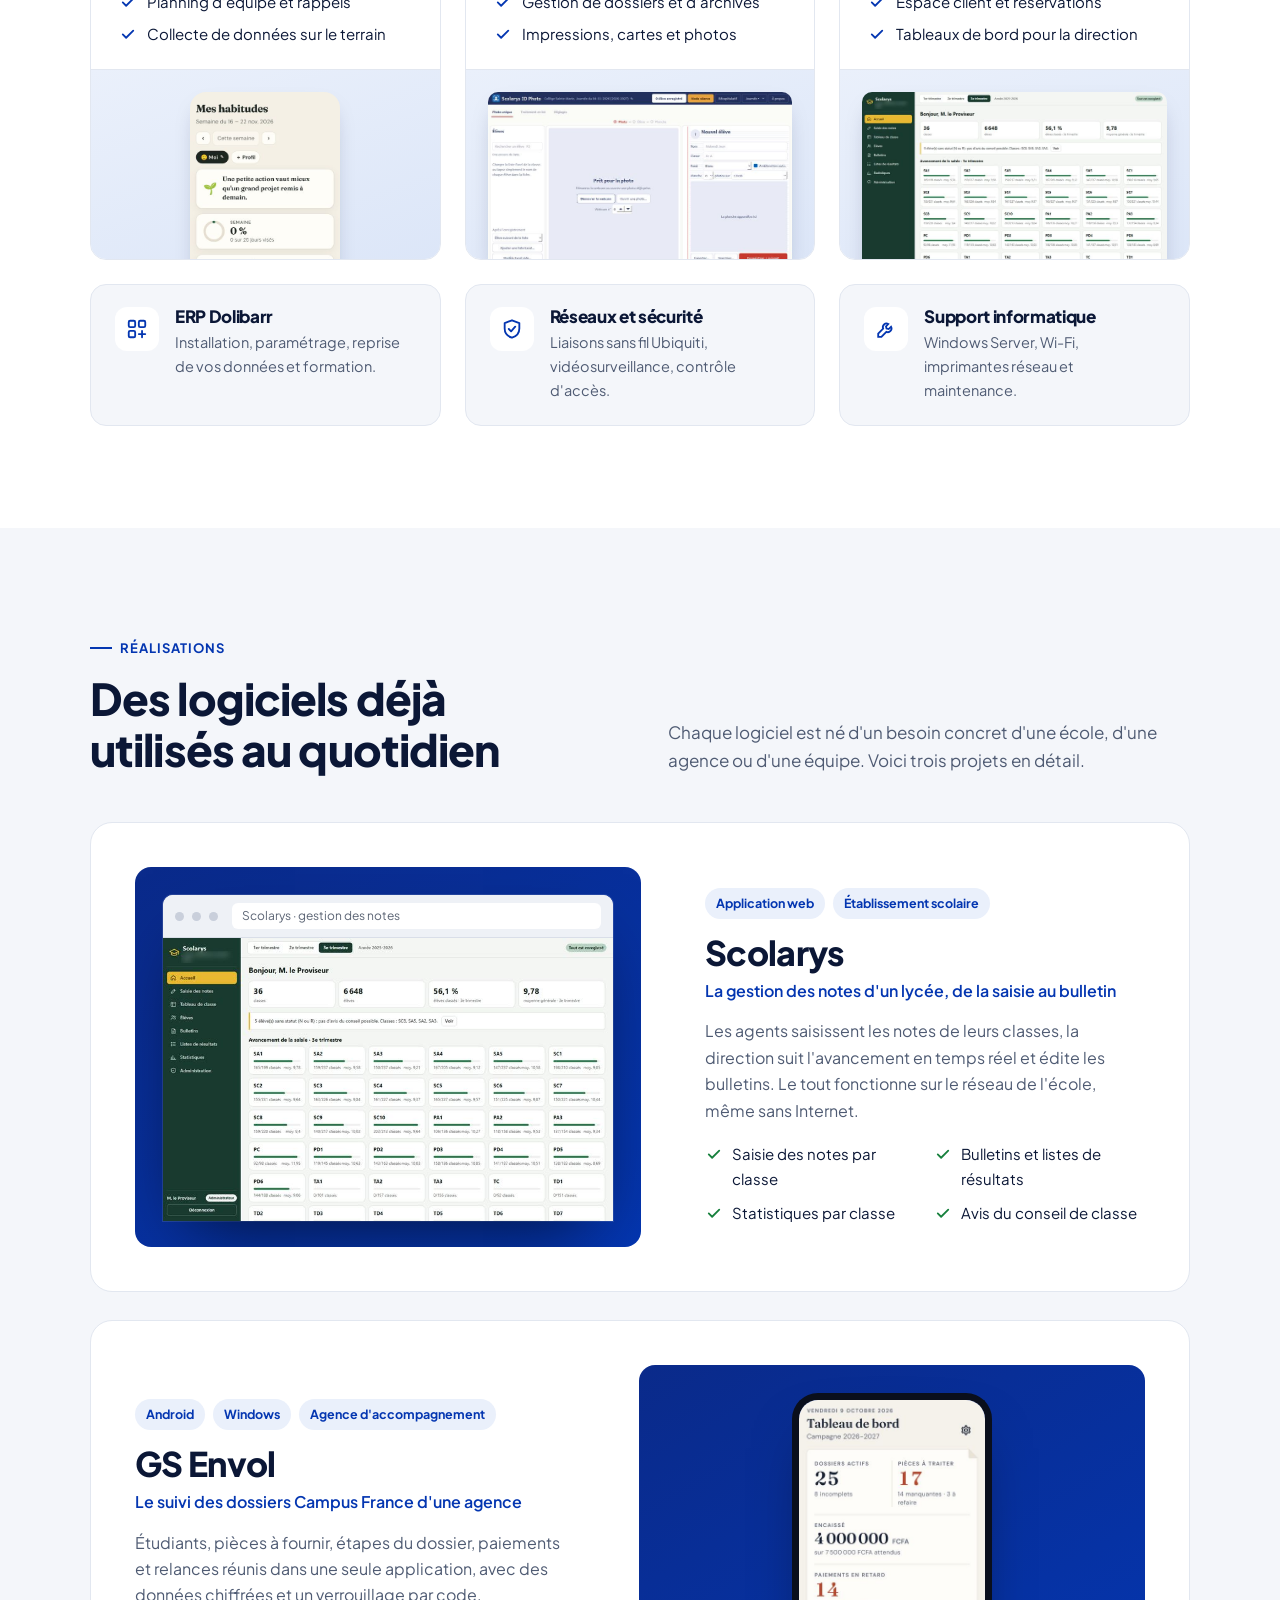
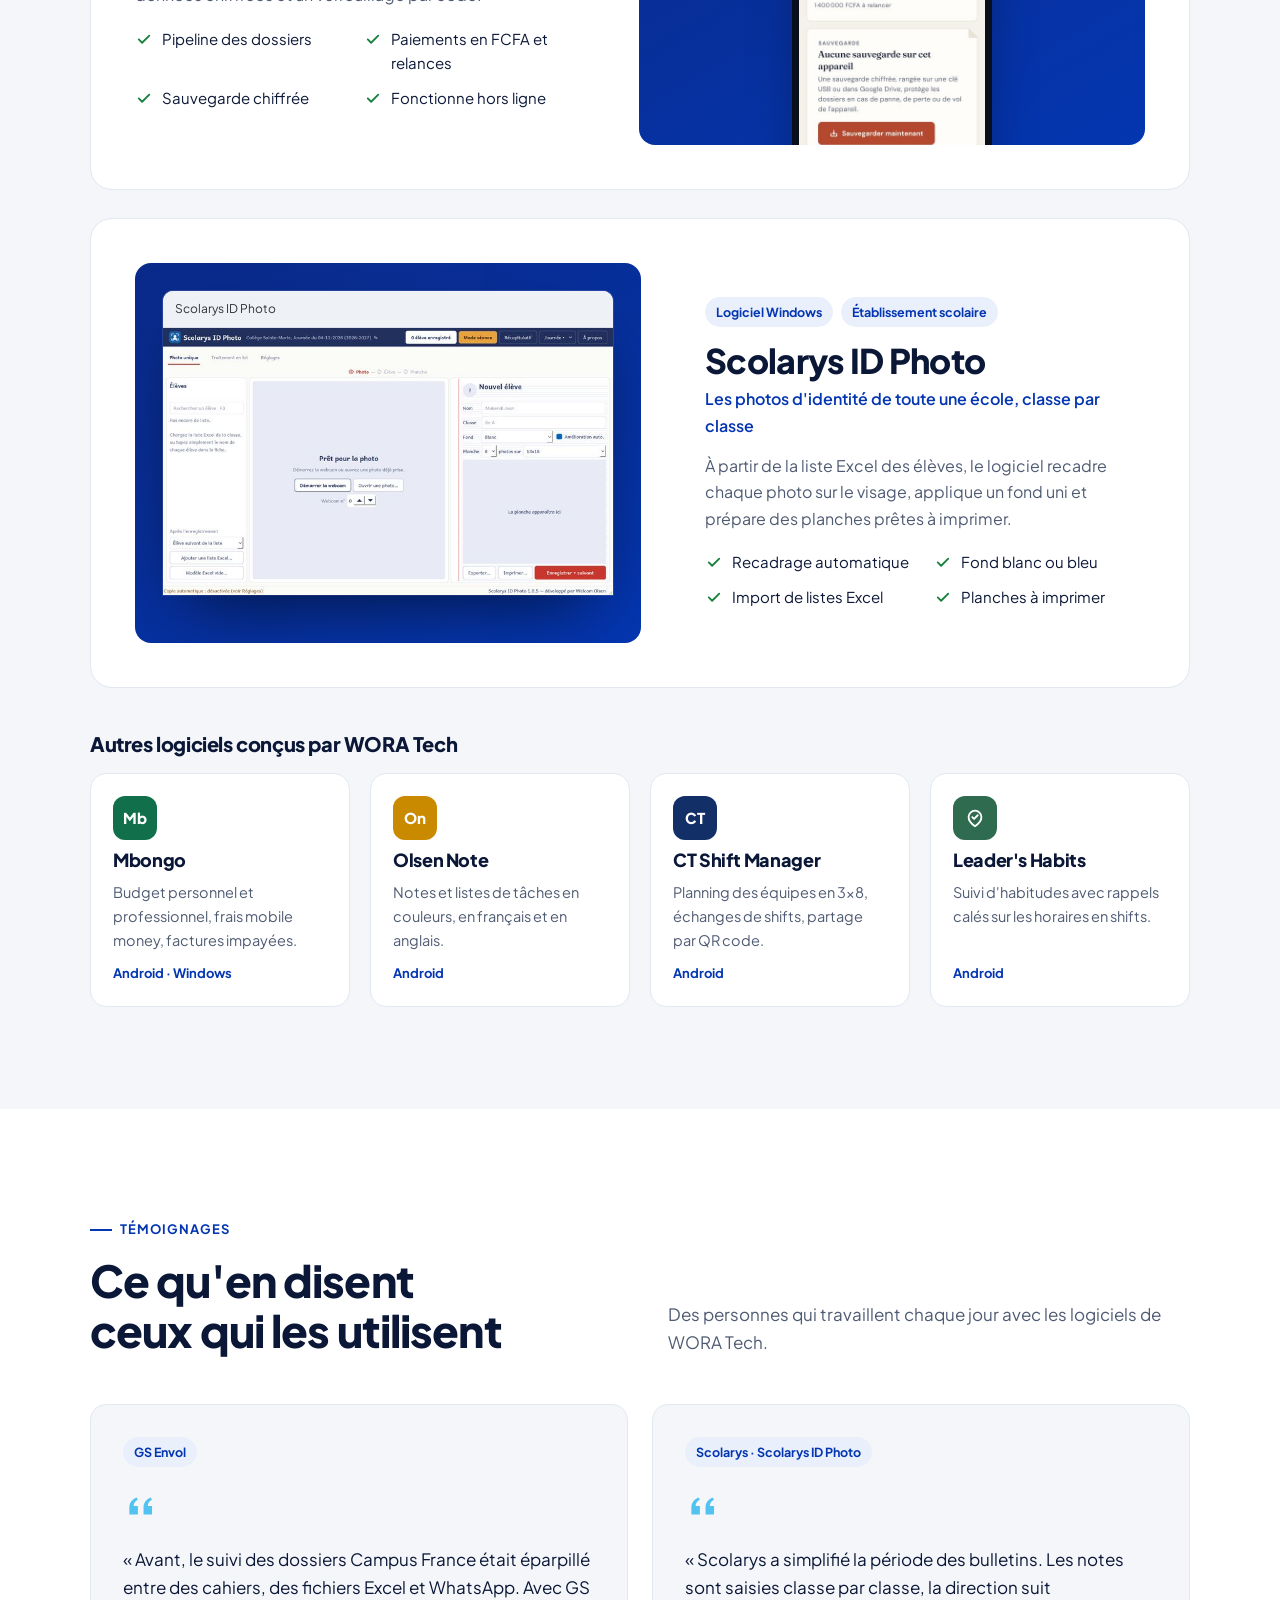
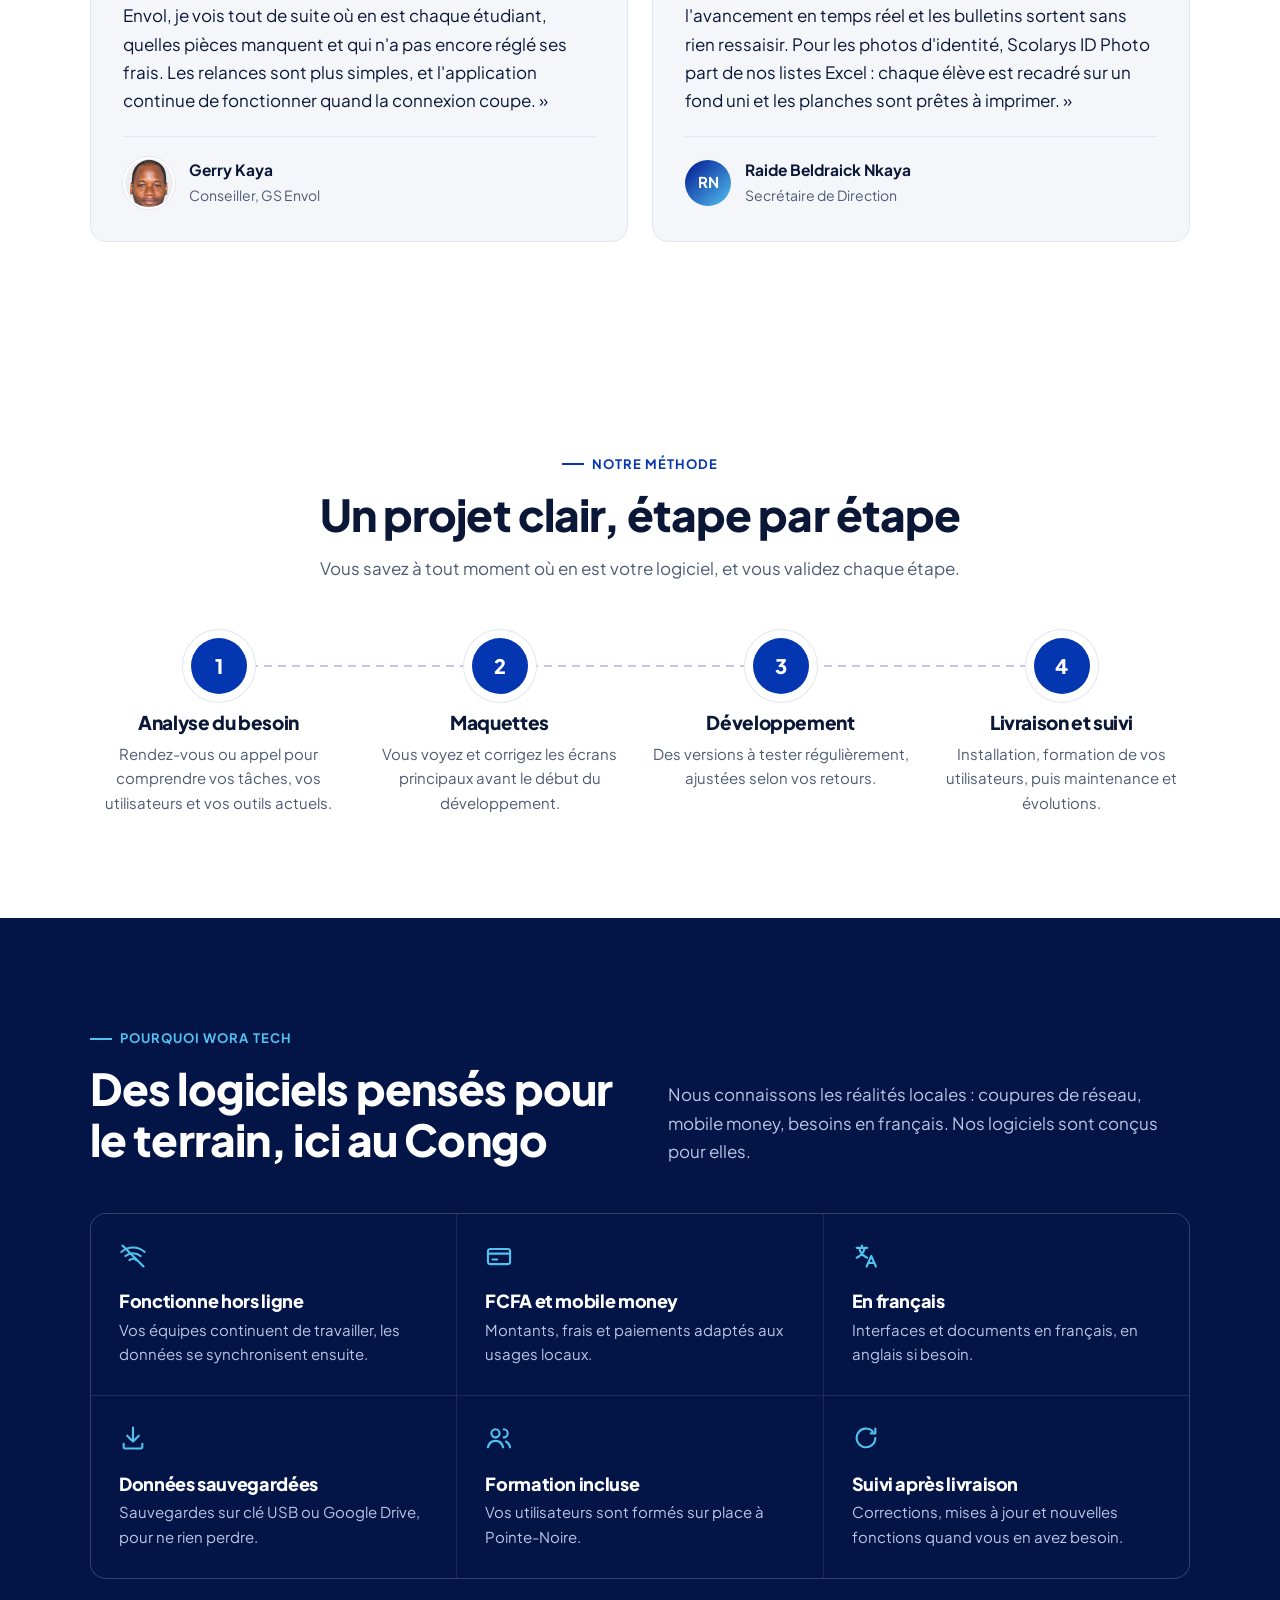
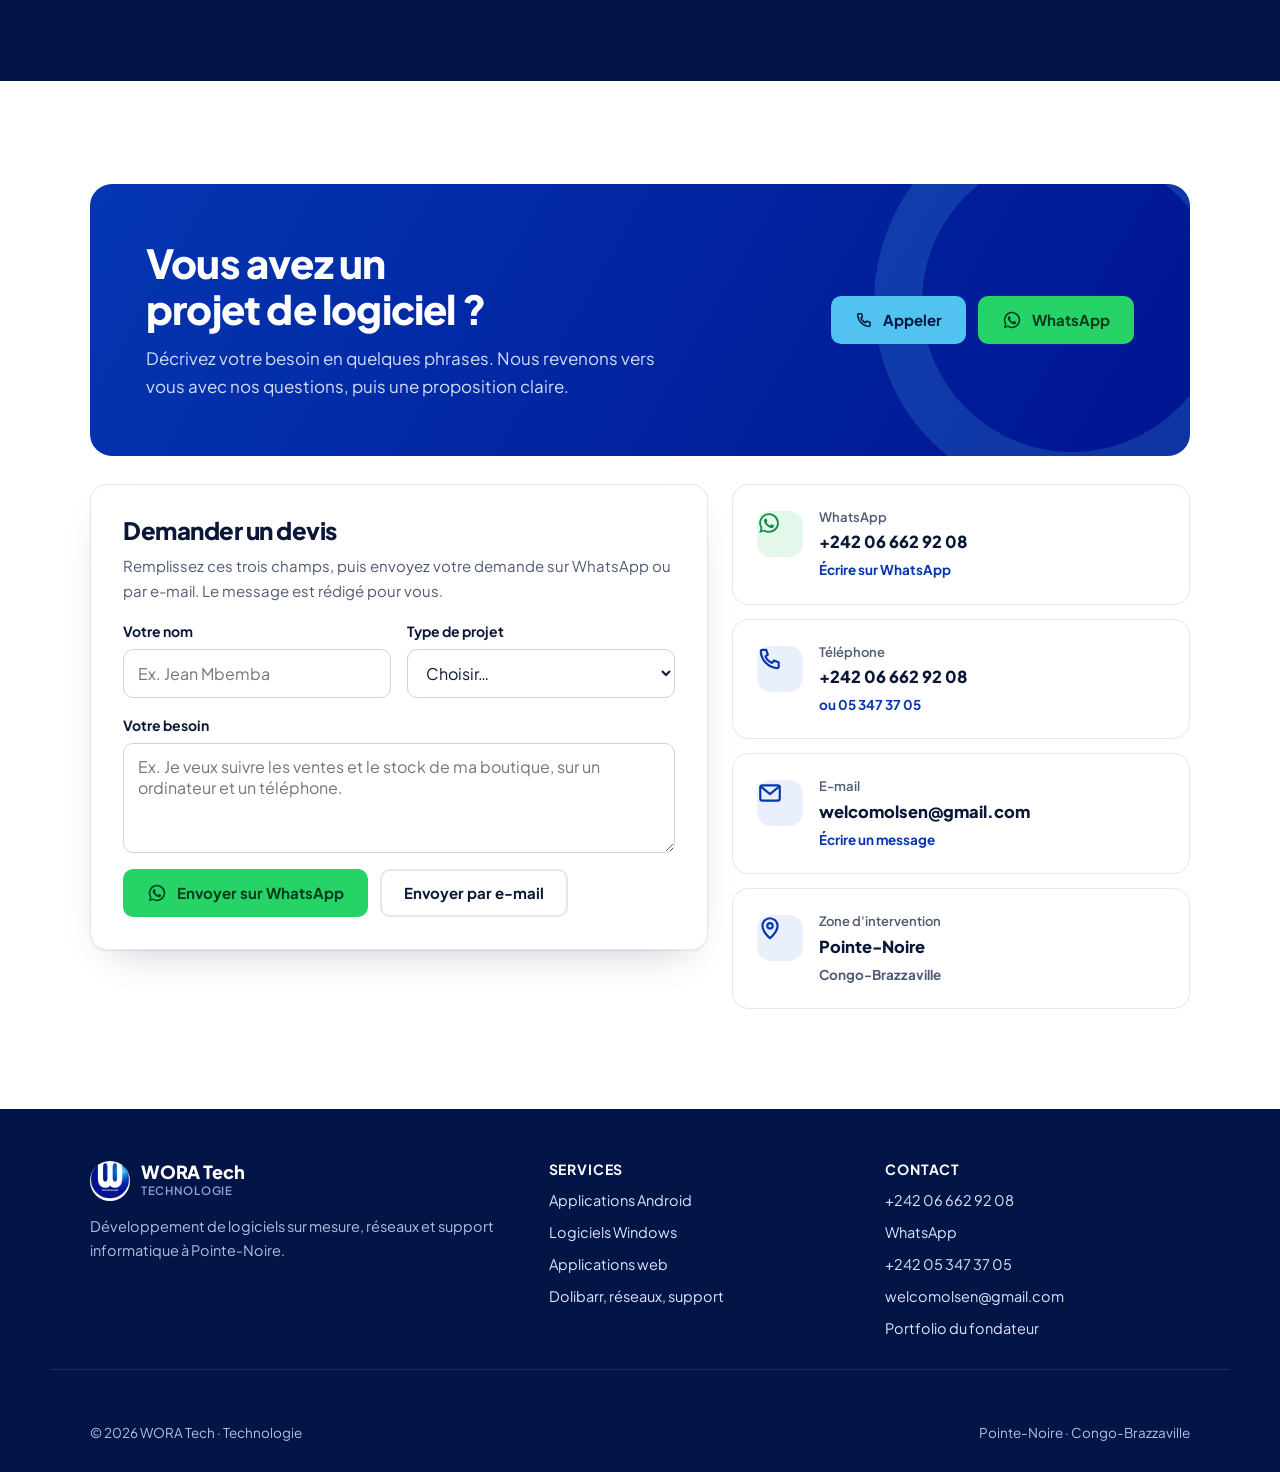
==== commit 94c7f8b6: "Témoignages : photo de Gerry Kaya (GS Envol) Co-Authored-By: Claude Opus 5.5 <noreply@anthropic.com>" ====
--- a/index.html
+++ b/index.html
@@ -183,6 +183,7 @@
 .tcard .who b{display:block;font-size:15.5px}
 .tcard .who span{font-size:14px;color:var(--muted)}
 .tcard .who .av{color:#fff;font-size:15px}
+.tcard .who img.av{width:52px;height:52px;object-fit:cover;object-position:center;background:none;border:2px solid #fff;box-shadow:0 0 0 1px var(--line)}
 .tcard .pill{align-self:flex-start}
 @media (max-width:860px){.tgrid{grid-template-columns:1fr}.tcard{padding:24px}}
 .why{background:var(--night);color:#fff;position:relative;overflow:hidden}
@@ -468,7 +469,7 @@
         <figure class="tcard">
           <span class="pill">GS Envol</span><svg class="q" viewBox="0 0 24 24" fill="currentColor" aria-hidden="true"><path d="M9.5 6C6.4 7.2 4.5 9.8 4.5 13v5h6v-6h-3c0-2 1.2-3.6 3-4.4L9.5 6zm10 0c-3.1 1.2-5 3.8-5 7v5h6v-6h-3c0-2 1.2-3.6 3-4.4L19.5 6z"/></svg>
           <blockquote>«&nbsp;Avant, le suivi des dossiers Campus France était éparpillé entre des cahiers, des fichiers Excel et WhatsApp. Avec GS Envol, je vois tout de suite où en est chaque étudiant, quelles pièces manquent et qui n'a pas encore réglé ses frais. Les relances sont plus simples, et l'application continue de fonctionner quand la connexion coupe.&nbsp;»</blockquote>
-          <figcaption class="who"><span class="av">GK</span><div><b>Gerry Kaya</b><span>Conseiller, GS Envol</span></div></figcaption>
+          <figcaption class="who"><img class="av" src="[data-uri]" alt="Gerry Kaya" width="96" height="96" loading="lazy"><div><b>Gerry Kaya</b><span>Conseiller, GS Envol</span></div></figcaption>
         </figure>
         <figure class="tcard">
           <span class="pill">Scolarys · Scolarys ID Photo</span><svg class="q" viewBox="0 0 24 24" fill="currentColor" aria-hidden="true"><path d="M9.5 6C6.4 7.2 4.5 9.8 4.5 13v5h6v-6h-3c0-2 1.2-3.6 3-4.4L9.5 6zm10 0c-3.1 1.2-5 3.8-5 7v5h6v-6h-3c0-2 1.2-3.6 3-4.4L19.5 6z"/></svg>
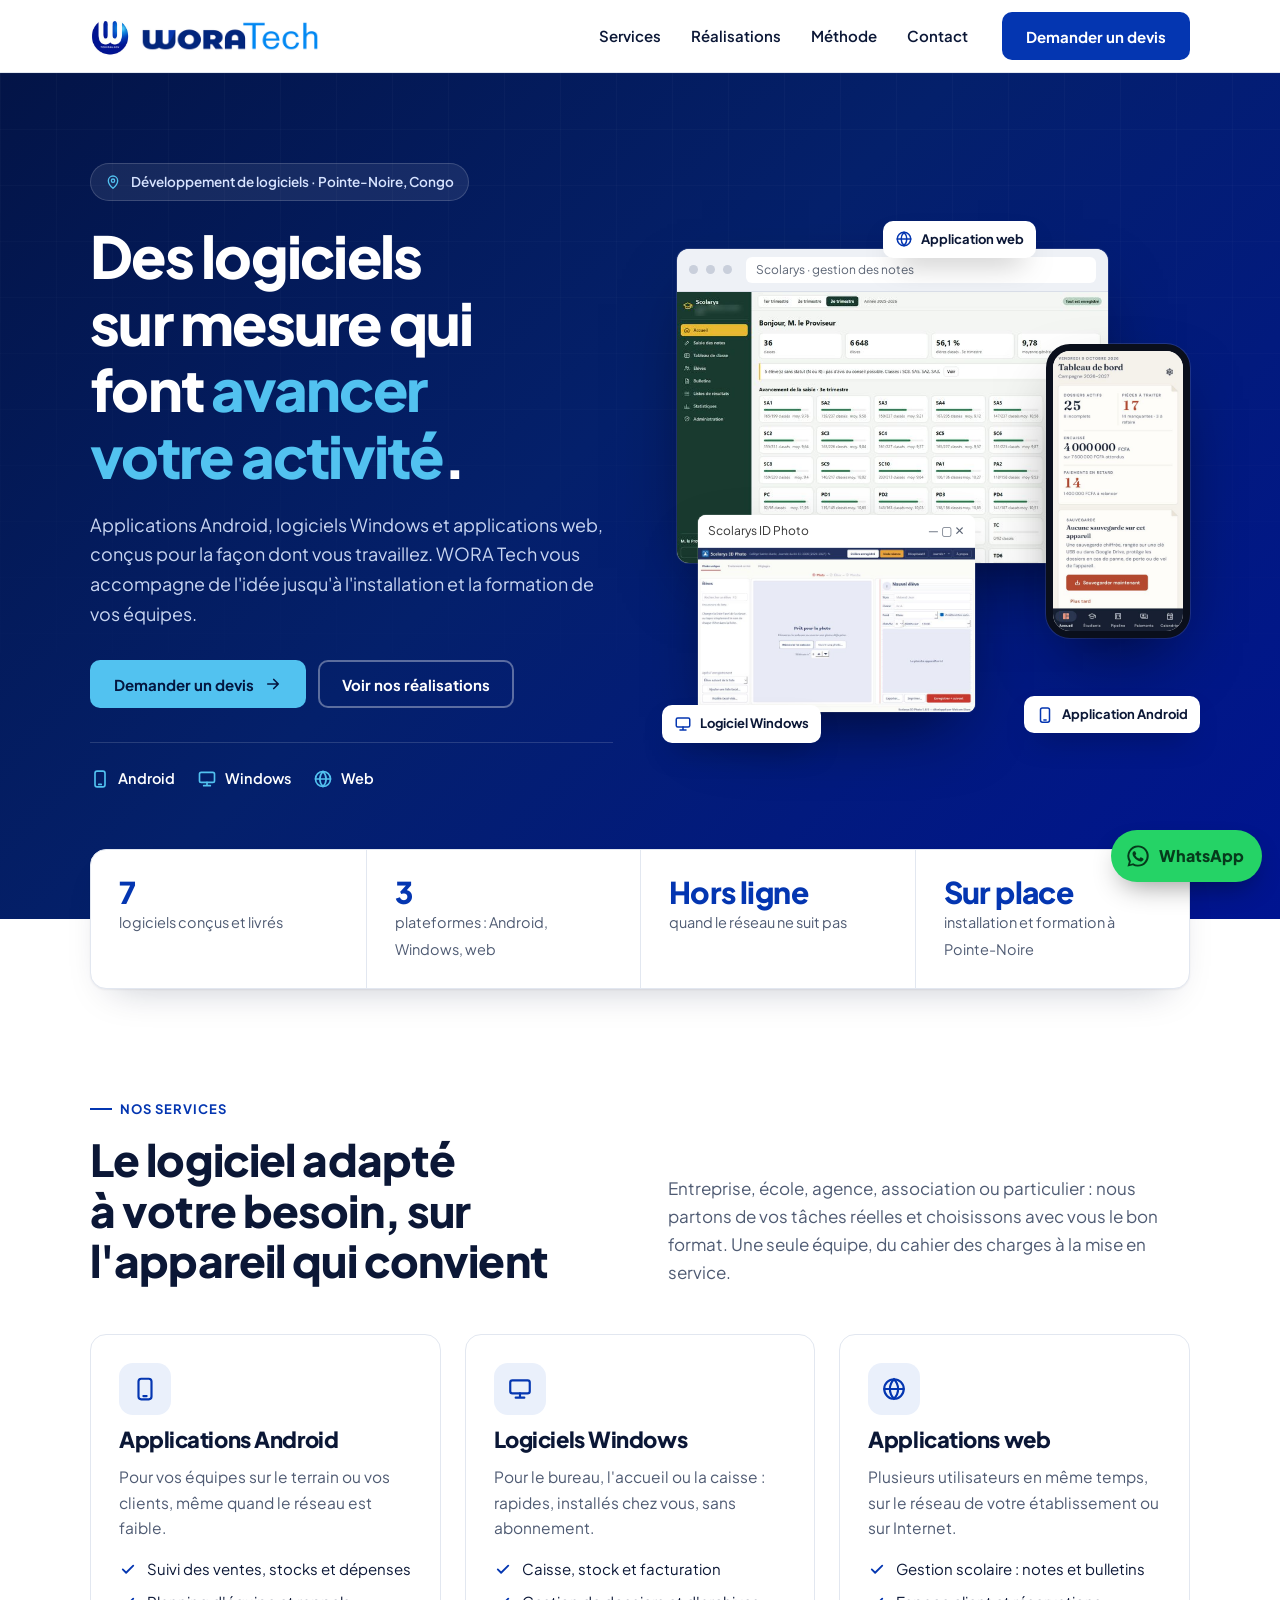
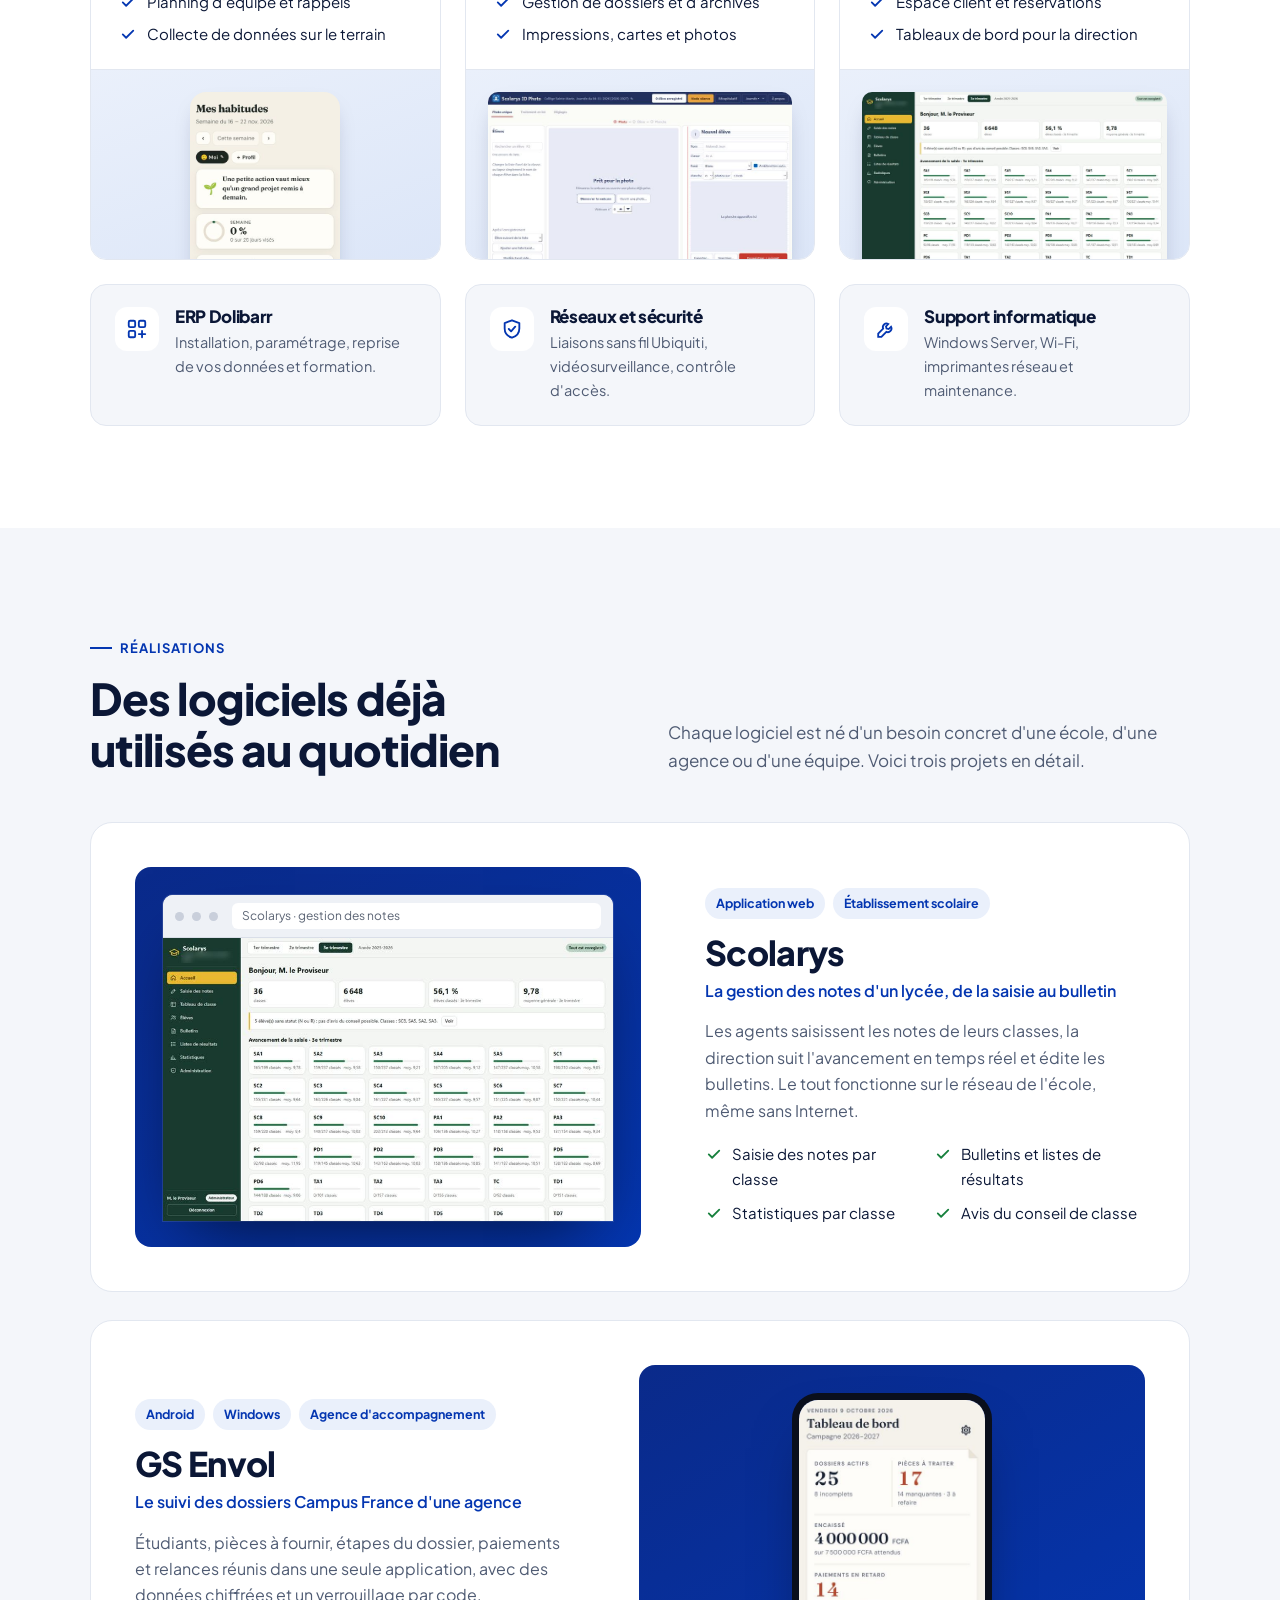
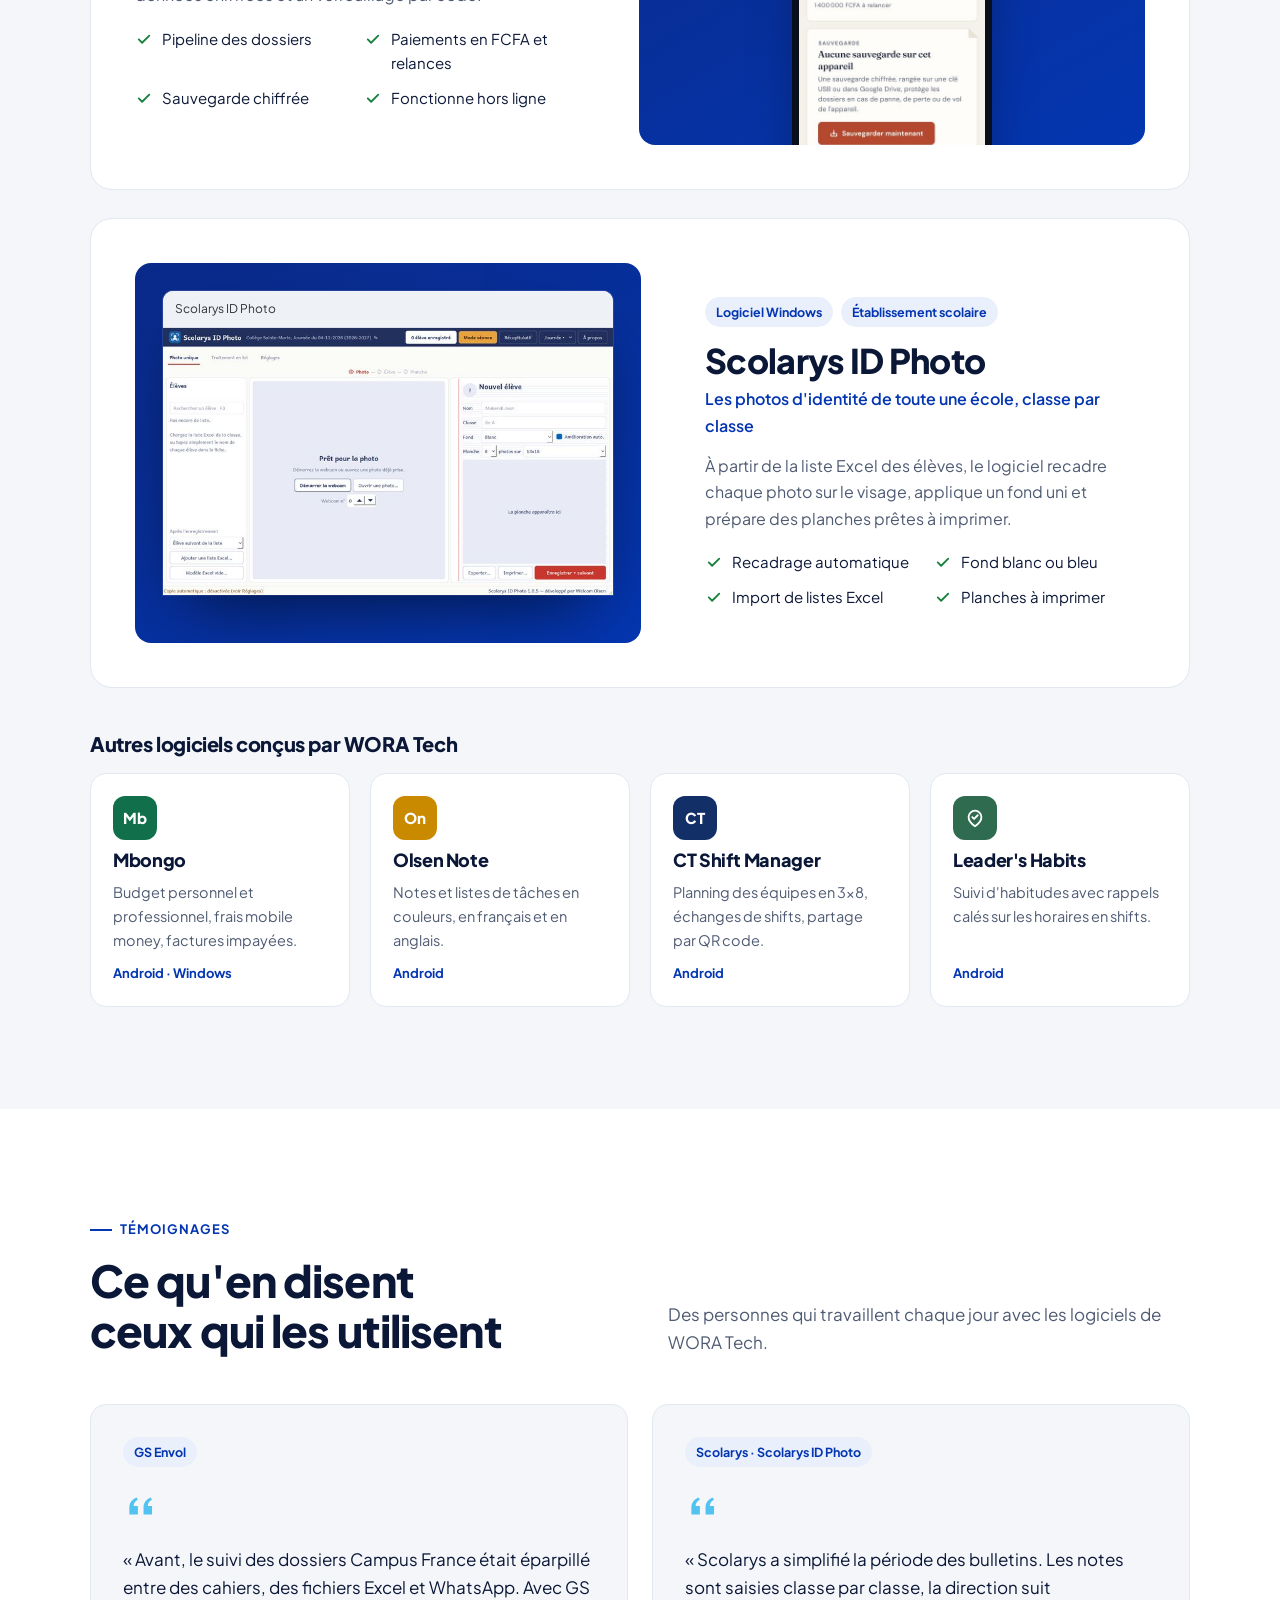
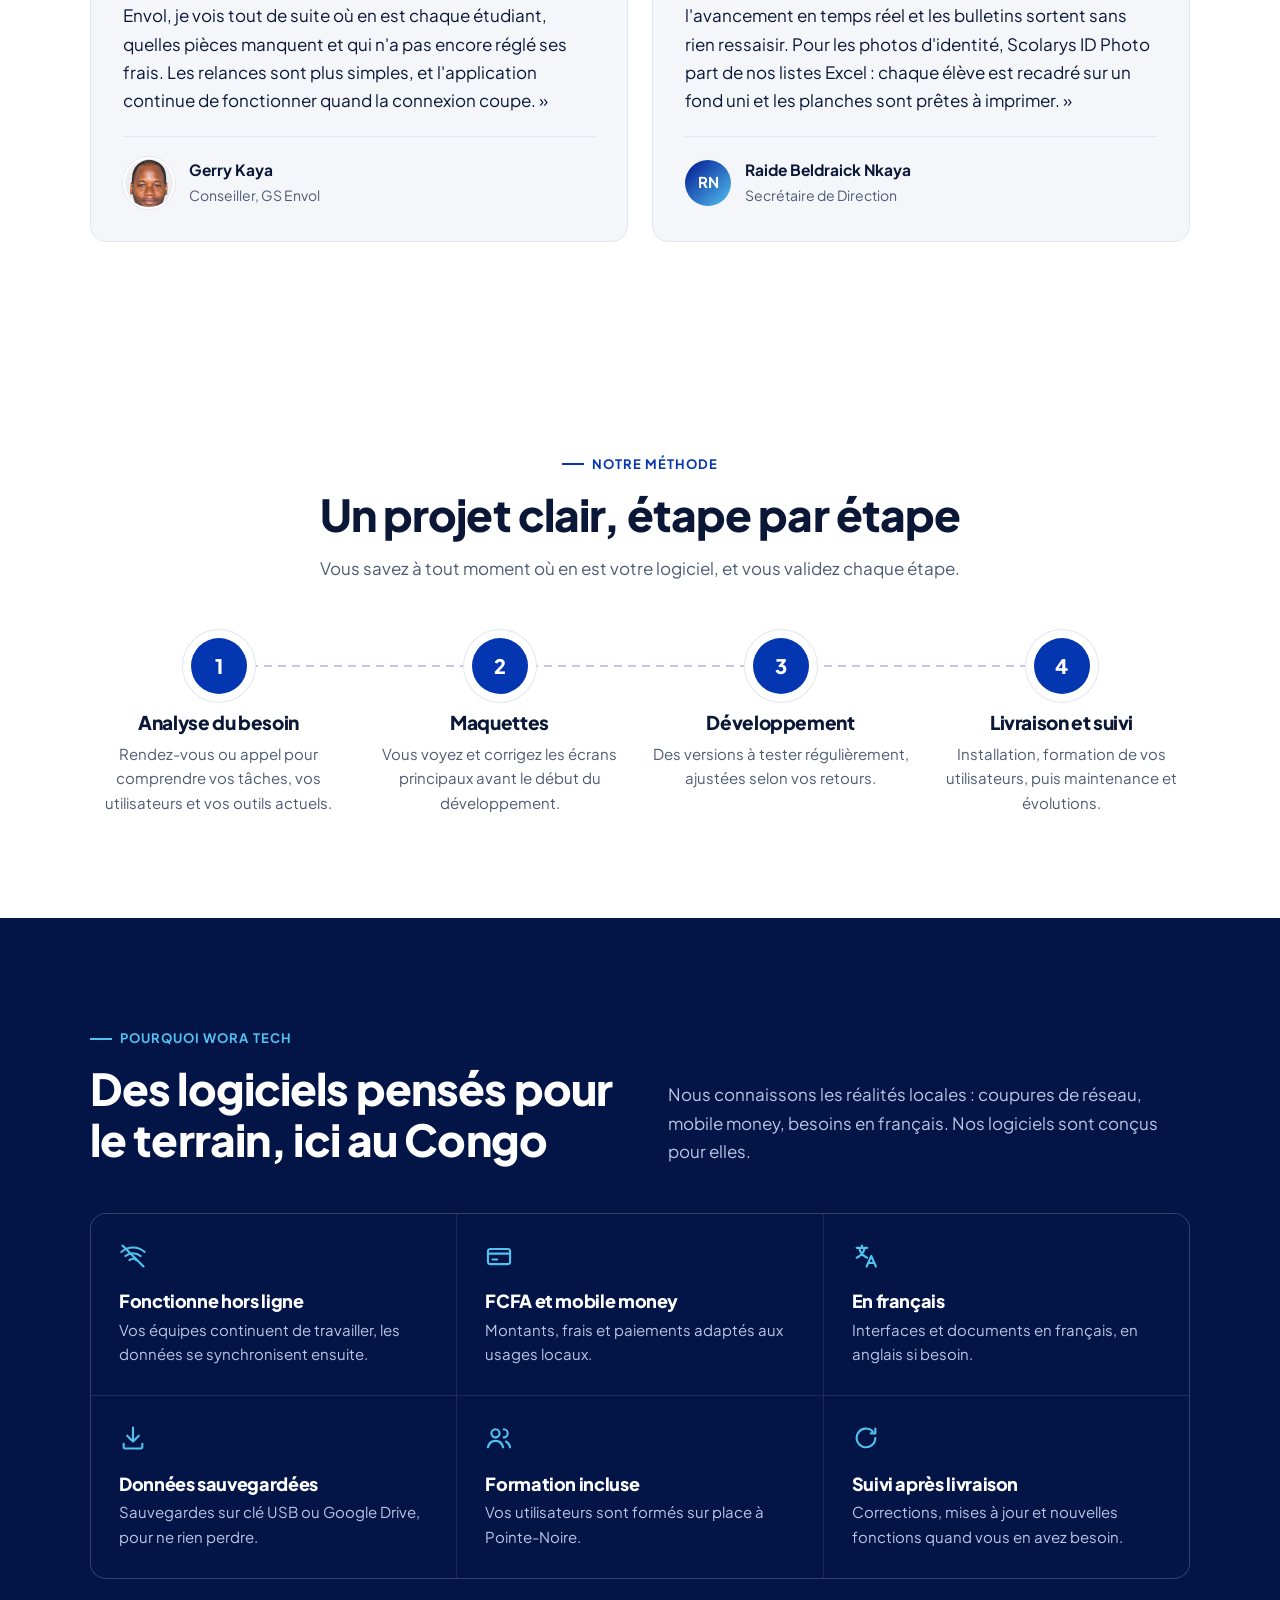
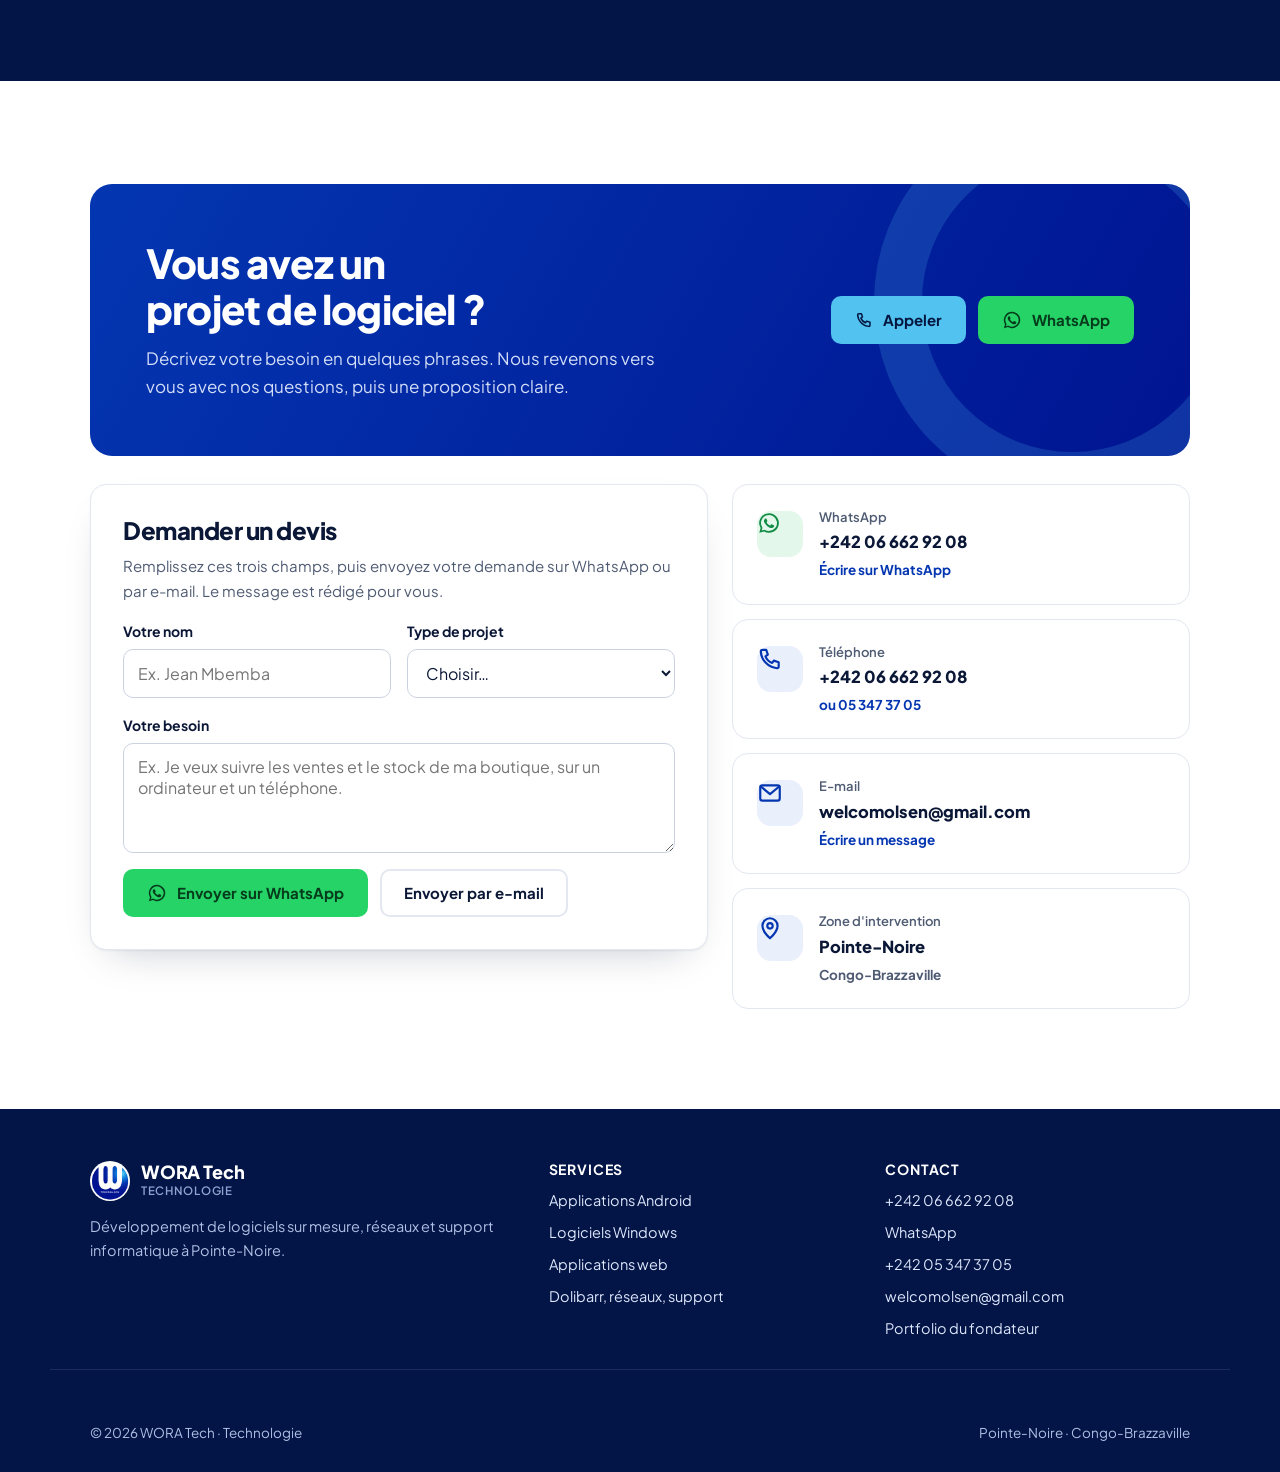
==== commit 0976eb46: "Nouveau logo WORA Tech (en-tête, pied de page, favicon, image de partage) Co-Authored-By: Claude Opu" ====
--- a/index.html
+++ b/index.html
@@ -72,6 +72,8 @@
 .top .wrap{display:flex;align-items:center;gap:16px;min-height:72px}
 .brand{display:flex;align-items:center;gap:11px;text-decoration:none;color:var(--ink);margin-right:auto}
 .brand img{width:40px;height:40px;border-radius:50%}
+.brand img.wm{width:auto;height:30px;border-radius:0}
+@media (max-width:380px){.brand img.wm{height:24px}}
 .brand b{display:block;font-size:18px;font-weight:800;letter-spacing:-.01em;line-height:1.1}
 .brand small{display:block;font-size:11.5px;color:var(--muted);font-weight:600;letter-spacing:.06em;text-transform:uppercase}
 .top nav ul{display:flex;gap:30px;list-style:none;margin:0 18px 0 0;padding:0}
@@ -235,6 +237,7 @@
 footer{background:var(--night);color:#AFC0E4;margin-top:clamp(64px,8vw,100px)}
 footer .wrap{display:grid;grid-template-columns:1.4fr 1fr 1fr;gap:32px;padding-block:52px 28px}
 footer .brand{color:#fff}
+footer .brand img{background:#fff}
 footer .brand small{color:#8FA3CE}
 footer p{font-size:14.5px;margin-top:14px;max-width:38ch}
 footer h4{color:#fff;font-size:14px;letter-spacing:.06em;text-transform:uppercase;margin-bottom:12px}
@@ -287,7 +290,7 @@
 
 <header class="top">
   <div class="wrap">
-    <a class="brand" href="#accueil" aria-label="WORA Tech, accueil"><img src="[data-uri]" alt="" width="40" height="40"><span><b>WORA Tech</b><small>Technologie</small></span></a>
+    <a class="brand" href="#accueil" aria-label="WORA Tech, accueil"><img src="[data-uri]" alt="" width="40" height="40"><img class="wm" src="[data-uri]" alt="WORA Tech" width="171" height="30"></a>
     <nav aria-label="Navigation principale"><ul>
       <li><a href="#services">Services</a></li>
       <li><a href="#realisations">Réalisations</a></li>
@@ -548,7 +551,7 @@
 
 <footer>
   <div class="wrap">
-    <div><a class="brand" href="#accueil"><img src="[data-uri]" alt="" width="40" height="40"><span><b>WORA Tech</b><small>Technologie</small></span></a><p>Développement de logiciels sur mesure, réseaux et support informatique à Pointe-Noire.</p></div>
+    <div><a class="brand" href="#accueil"><img src="[data-uri]" alt="" width="40" height="40"><span><b>WORA Tech</b><small>Technologie</small></span></a><p>Développement de logiciels sur mesure, réseaux et support informatique à Pointe-Noire.</p></div>
     <div><h4>Services</h4><ul><li><a href="#services">Applications Android</a></li><li><a href="#services">Logiciels Windows</a></li><li><a href="#services">Applications web</a></li><li><a href="#services">Dolibarr, réseaux, support</a></li></ul></div>
     <div><h4>Contact</h4><ul><li><a href="tel:+242066629208">+242 06 662 92 08</a></li><li><a href="https://wa.me/242066629208?text=Bonjour%20WORA%20Tech%2C%20j%27ai%20un%20projet%20de%20logiciel." target="_blank" rel="noopener">WhatsApp</a></li><li><a href="tel:+242053473705">+242 05 347 37 05</a></li><li><a href="mailto:welcomolsen@gmail.com">welcomolsen@gmail.com</a></li><li><a href="https://welcomolsen.github.io/Monportofolio/">Portfolio du fondateur</a></li></ul></div>
   </div>
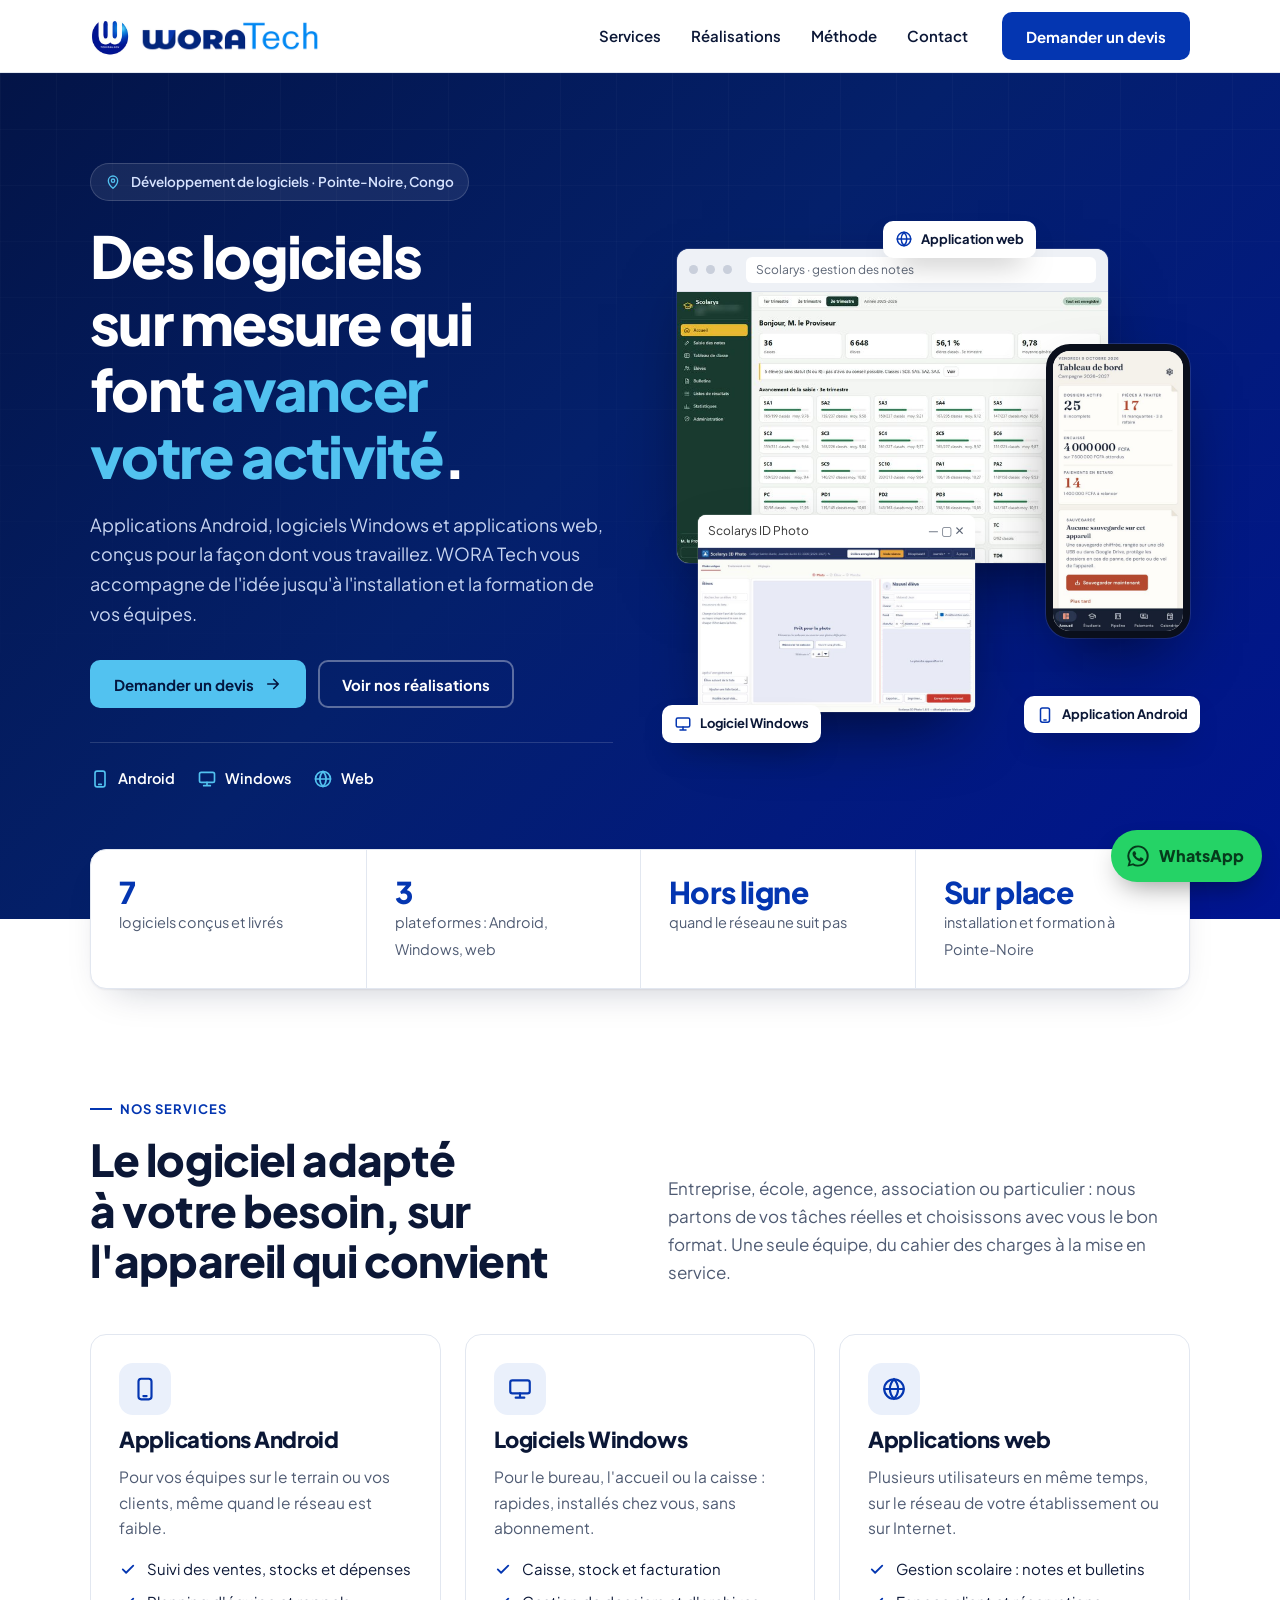
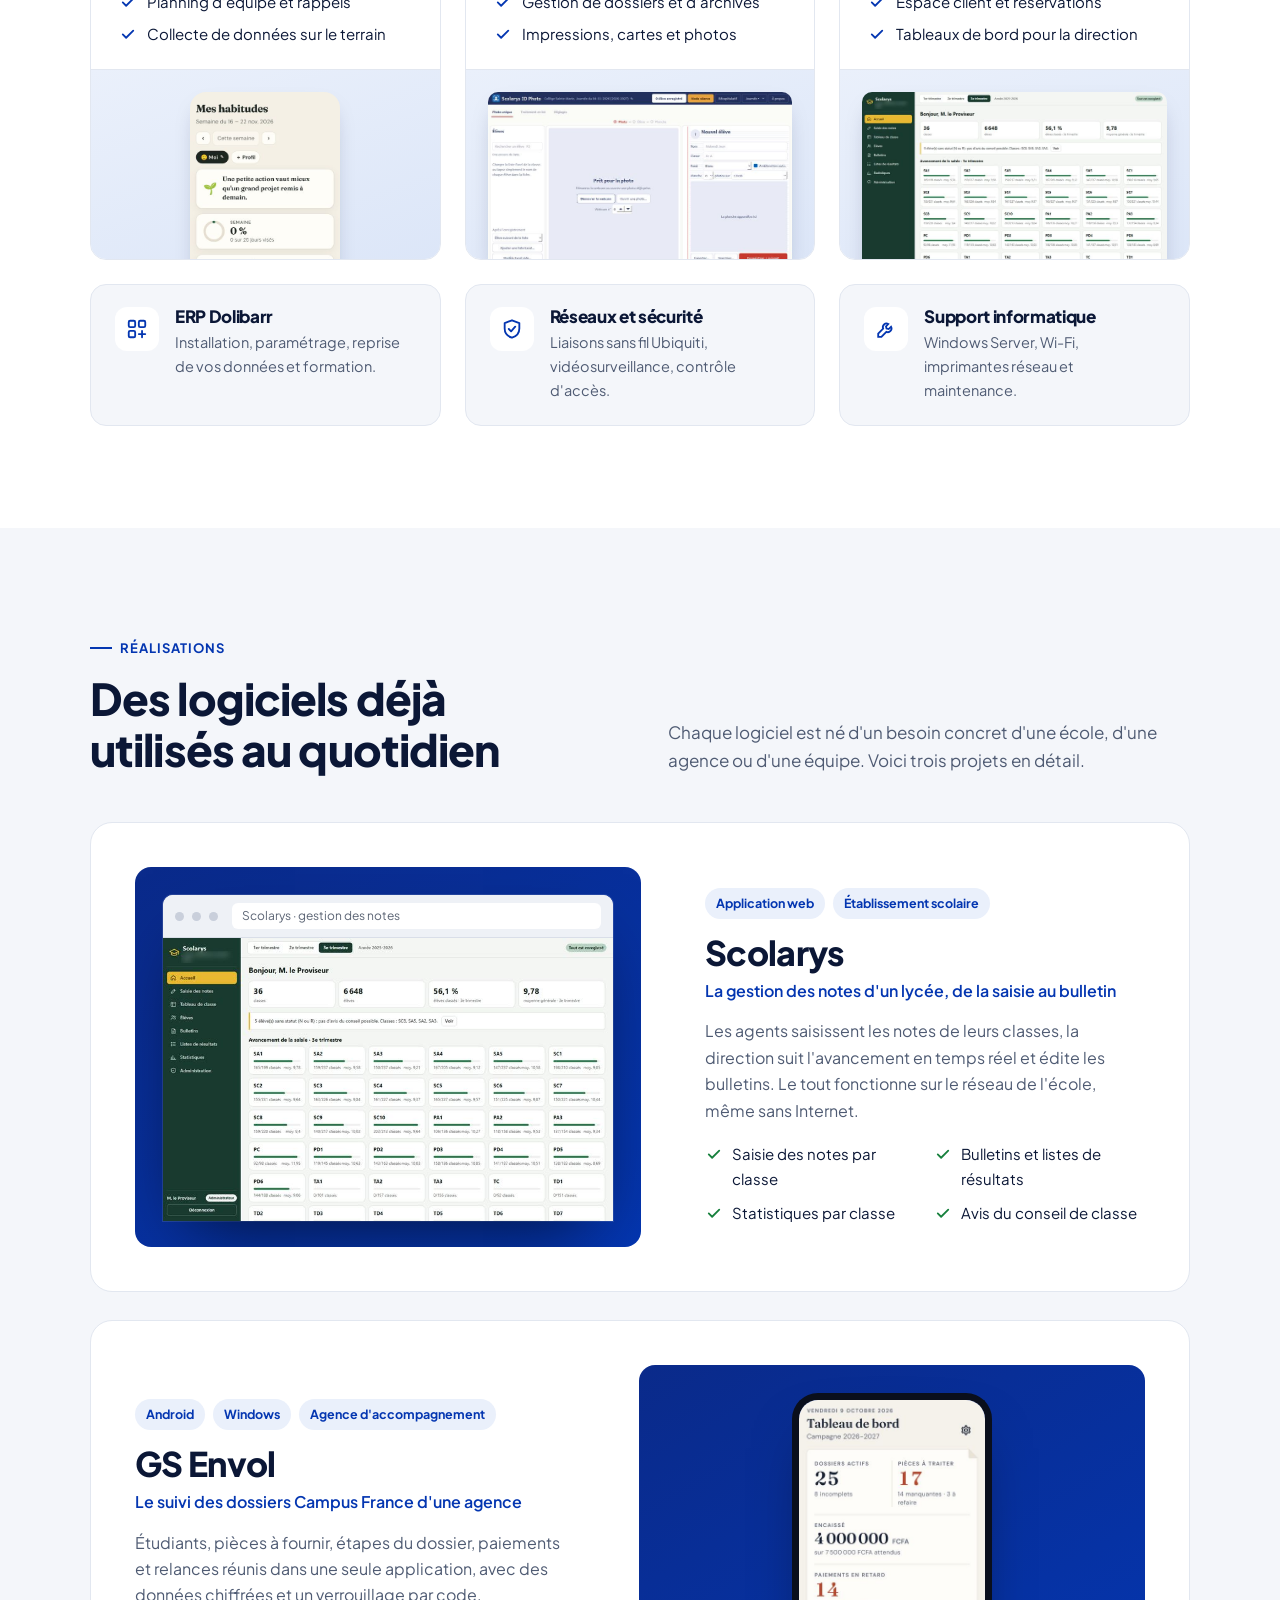
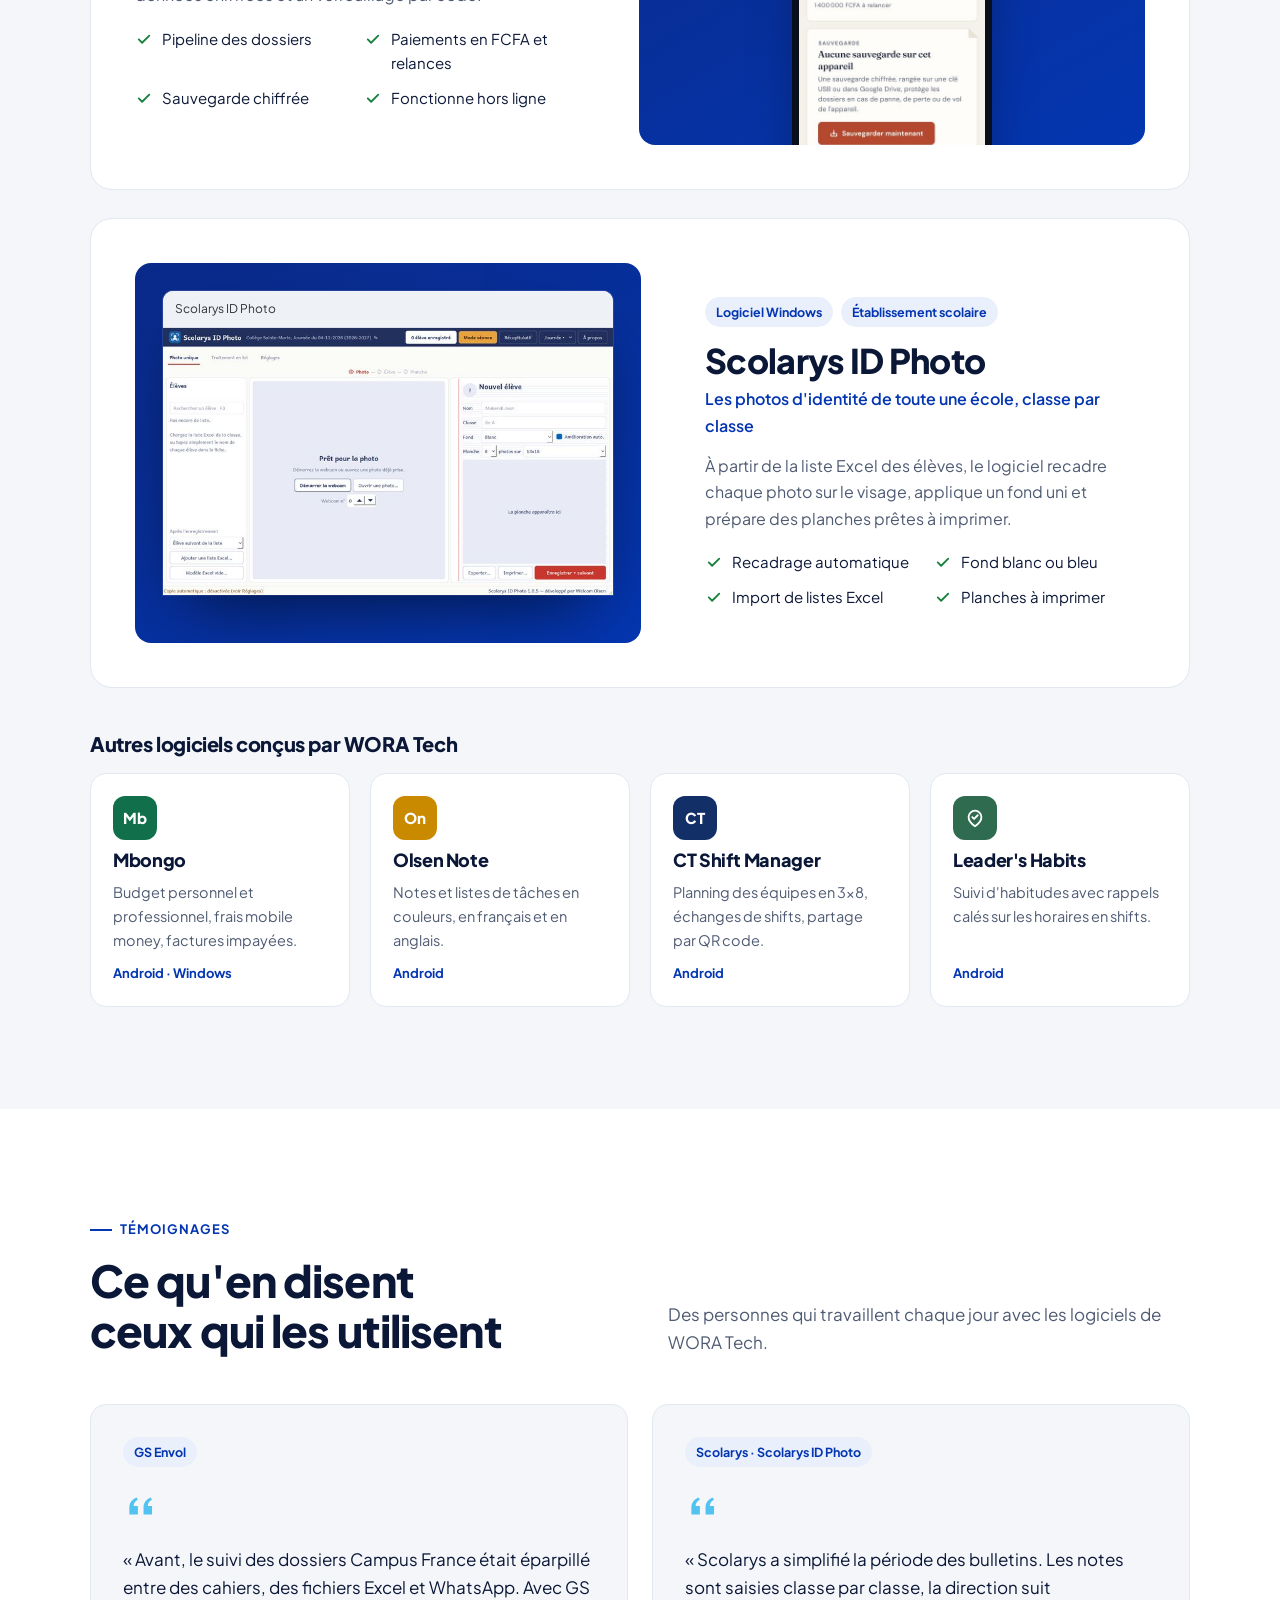
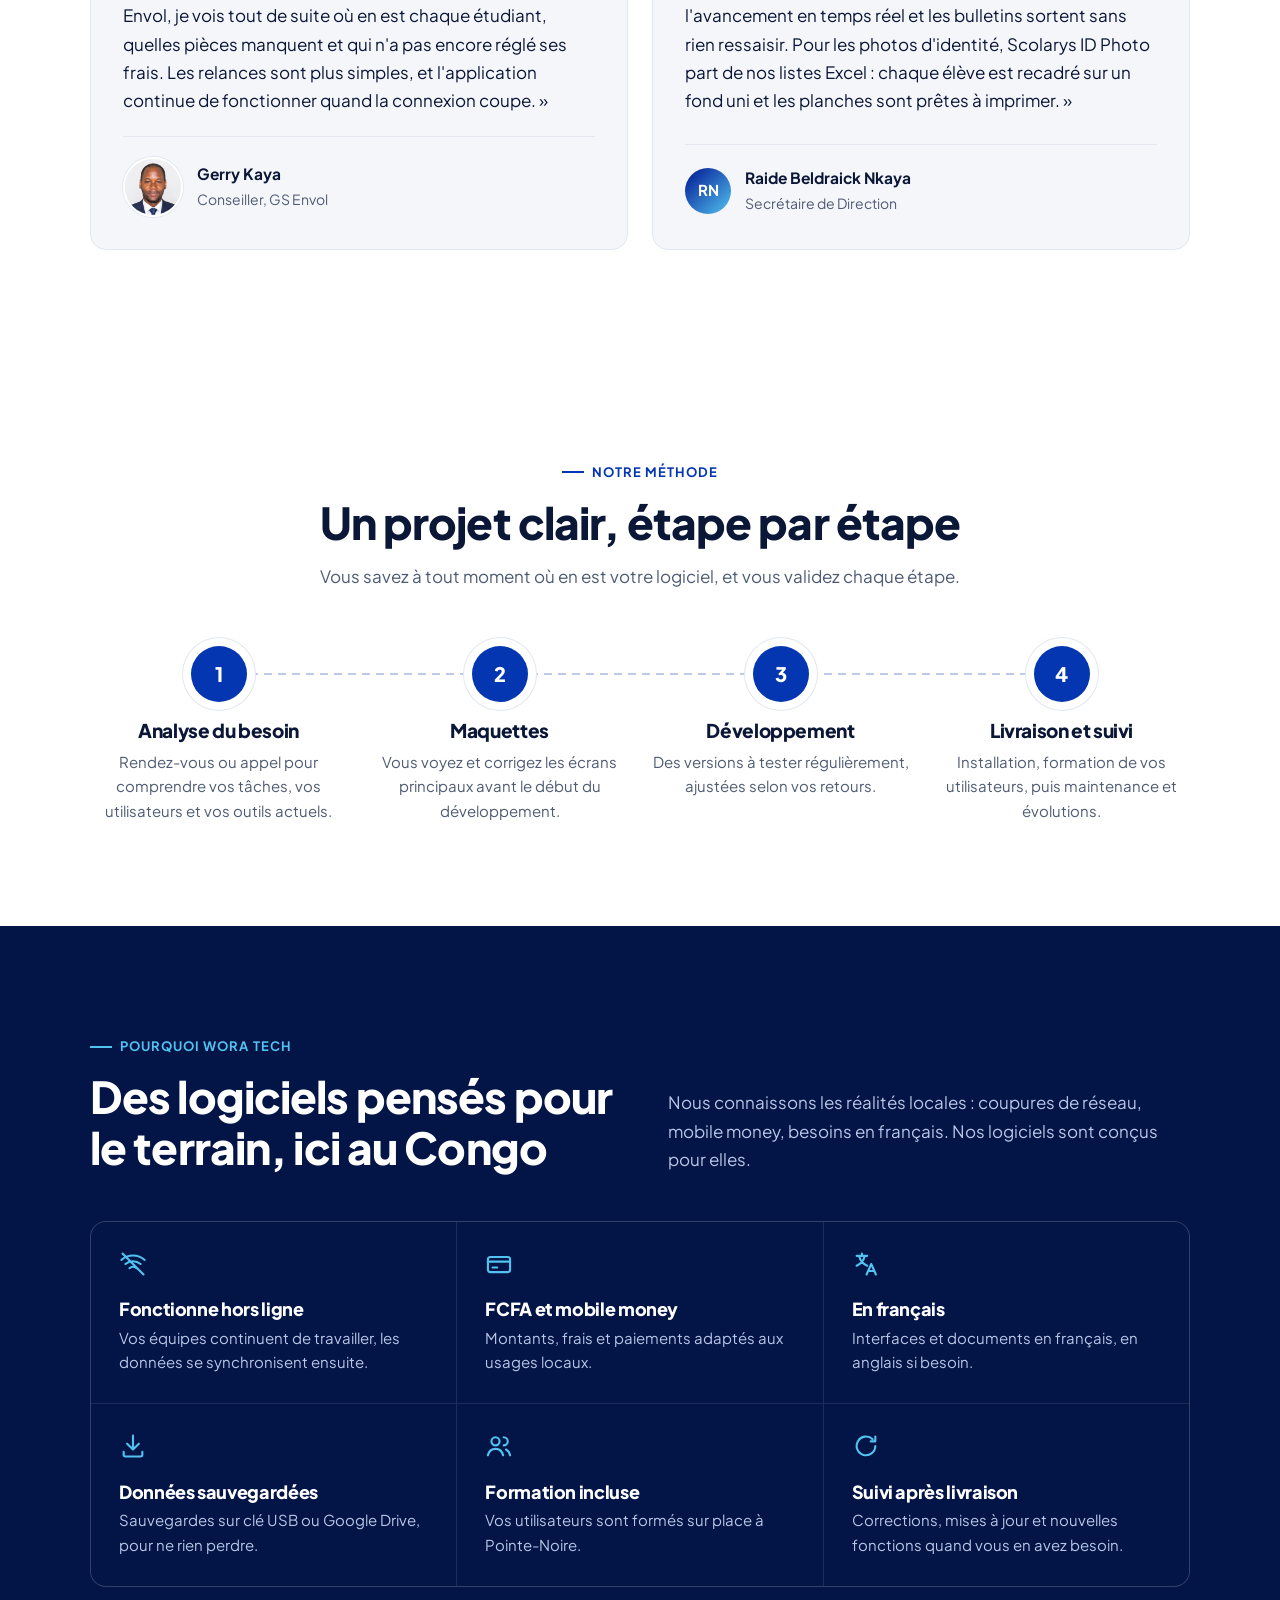
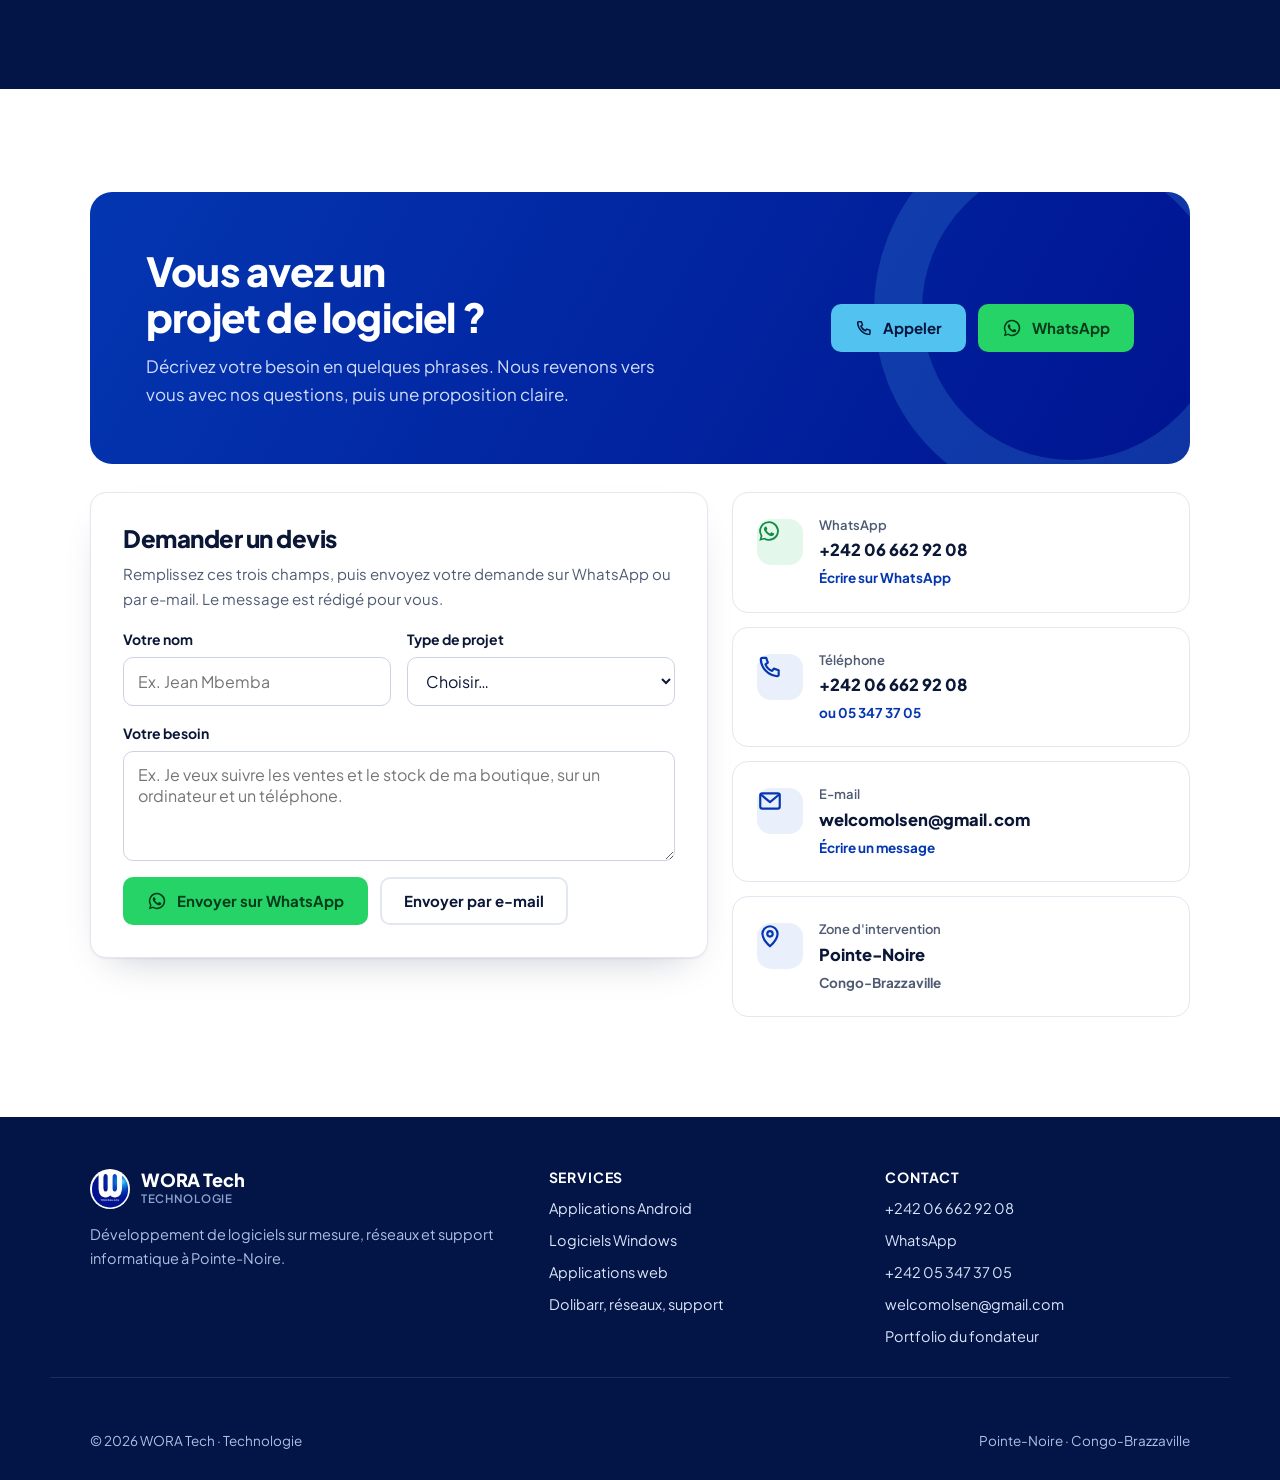
==== commit 60137e47: "Photo de Gerry Kaya moins zoomée (épaules visibles) Co-Authored-By: Claude Opus 5.5 <noreply@anthrop" ====
--- a/index.html
+++ b/index.html
@@ -185,7 +185,7 @@
 .tcard .who b{display:block;font-size:15.5px}
 .tcard .who span{font-size:14px;color:var(--muted)}
 .tcard .who .av{color:#fff;font-size:15px}
-.tcard .who img.av{width:52px;height:52px;object-fit:cover;object-position:center;background:none;border:2px solid #fff;box-shadow:0 0 0 1px var(--line)}
+.tcard .who img.av{width:56px;height:56px;box-sizing:content-box;object-fit:cover;object-position:center;background:none;border:2px solid #fff;box-shadow:0 0 0 1px var(--line)}
 .tcard .pill{align-self:flex-start}
 @media (max-width:860px){.tgrid{grid-template-columns:1fr}.tcard{padding:24px}}
 .why{background:var(--night);color:#fff;position:relative;overflow:hidden}
@@ -472,7 +472,7 @@
         <figure class="tcard">
           <span class="pill">GS Envol</span><svg class="q" viewBox="0 0 24 24" fill="currentColor" aria-hidden="true"><path d="M9.5 6C6.4 7.2 4.5 9.8 4.5 13v5h6v-6h-3c0-2 1.2-3.6 3-4.4L9.5 6zm10 0c-3.1 1.2-5 3.8-5 7v5h6v-6h-3c0-2 1.2-3.6 3-4.4L19.5 6z"/></svg>
           <blockquote>«&nbsp;Avant, le suivi des dossiers Campus France était éparpillé entre des cahiers, des fichiers Excel et WhatsApp. Avec GS Envol, je vois tout de suite où en est chaque étudiant, quelles pièces manquent et qui n'a pas encore réglé ses frais. Les relances sont plus simples, et l'application continue de fonctionner quand la connexion coupe.&nbsp;»</blockquote>
-          <figcaption class="who"><img class="av" src="[data-uri]" alt="Gerry Kaya" width="96" height="96" loading="lazy"><div><b>Gerry Kaya</b><span>Conseiller, GS Envol</span></div></figcaption>
+          <figcaption class="who"><img class="av" src="[data-uri]" alt="Gerry Kaya" width="96" height="96" loading="lazy"><div><b>Gerry Kaya</b><span>Conseiller, GS Envol</span></div></figcaption>
         </figure>
         <figure class="tcard">
           <span class="pill">Scolarys · Scolarys ID Photo</span><svg class="q" viewBox="0 0 24 24" fill="currentColor" aria-hidden="true"><path d="M9.5 6C6.4 7.2 4.5 9.8 4.5 13v5h6v-6h-3c0-2 1.2-3.6 3-4.4L9.5 6zm10 0c-3.1 1.2-5 3.8-5 7v5h6v-6h-3c0-2 1.2-3.6 3-4.4L19.5 6z"/></svg>
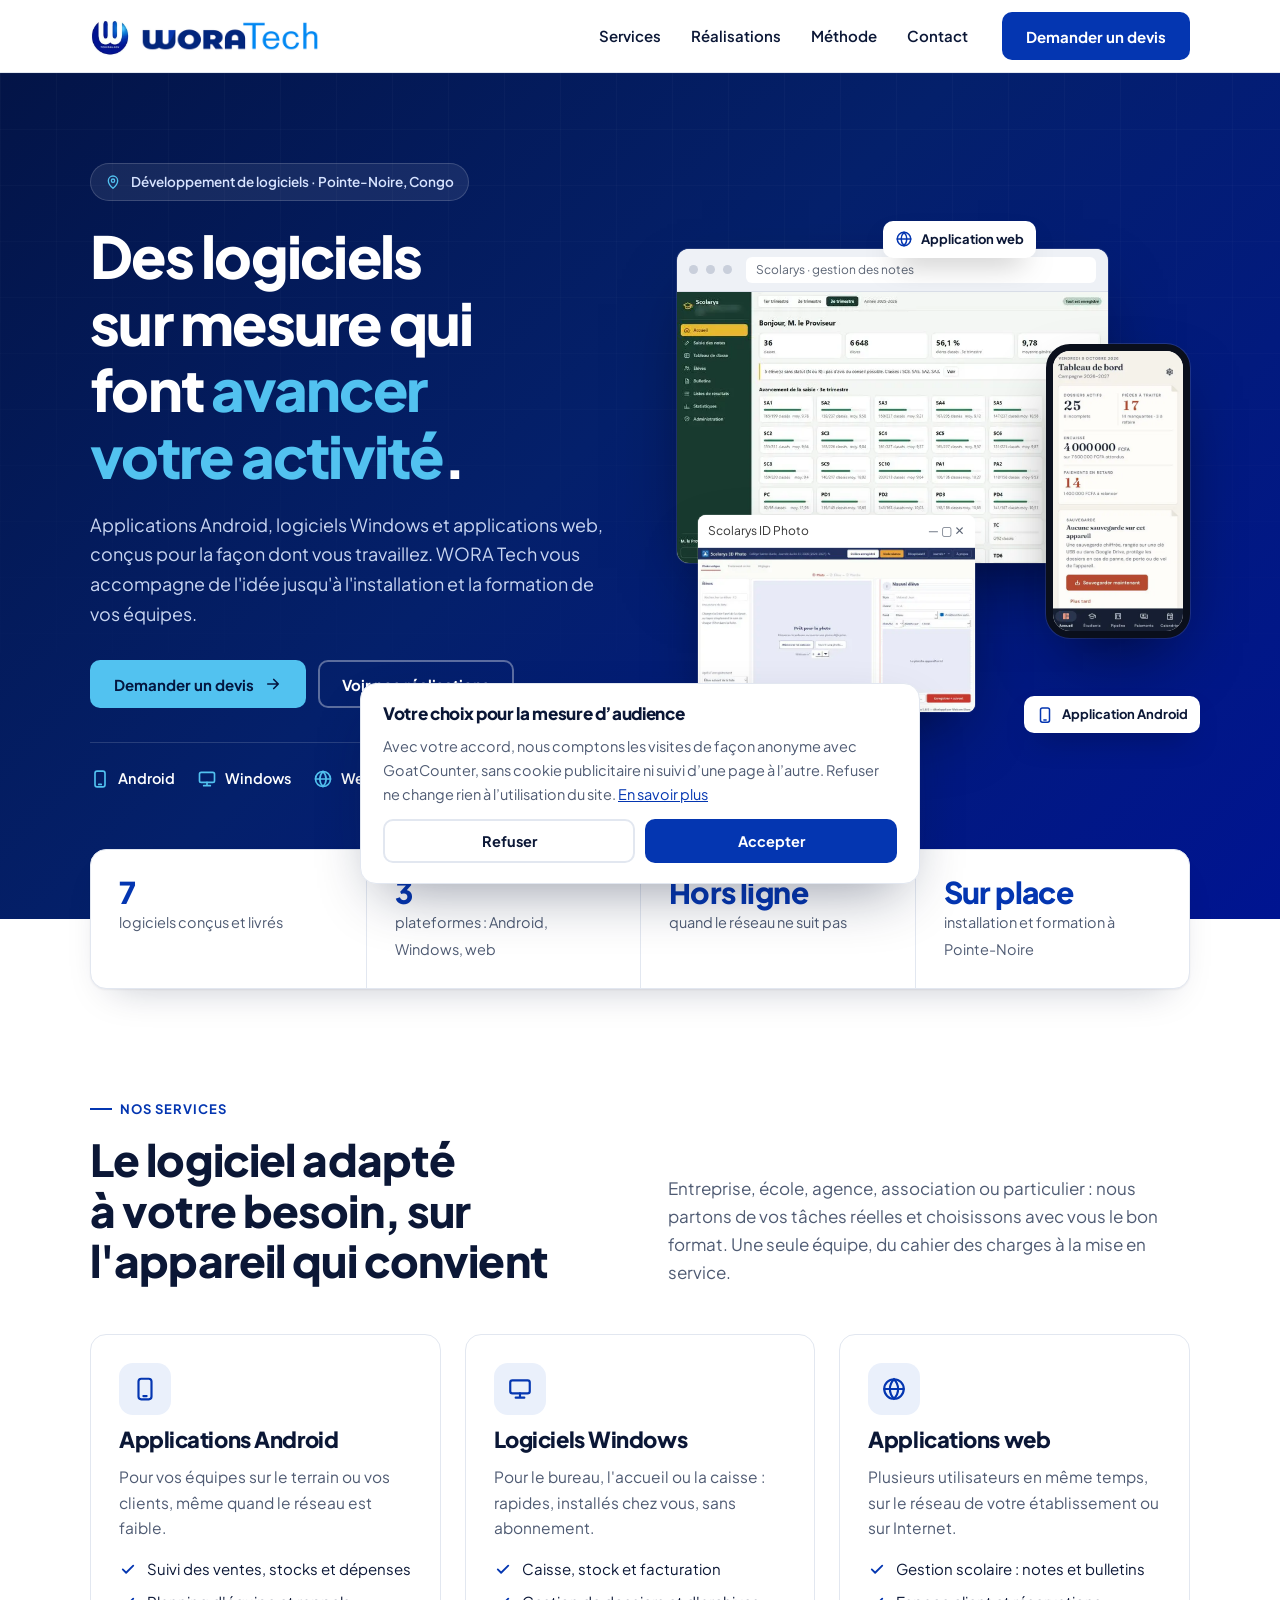
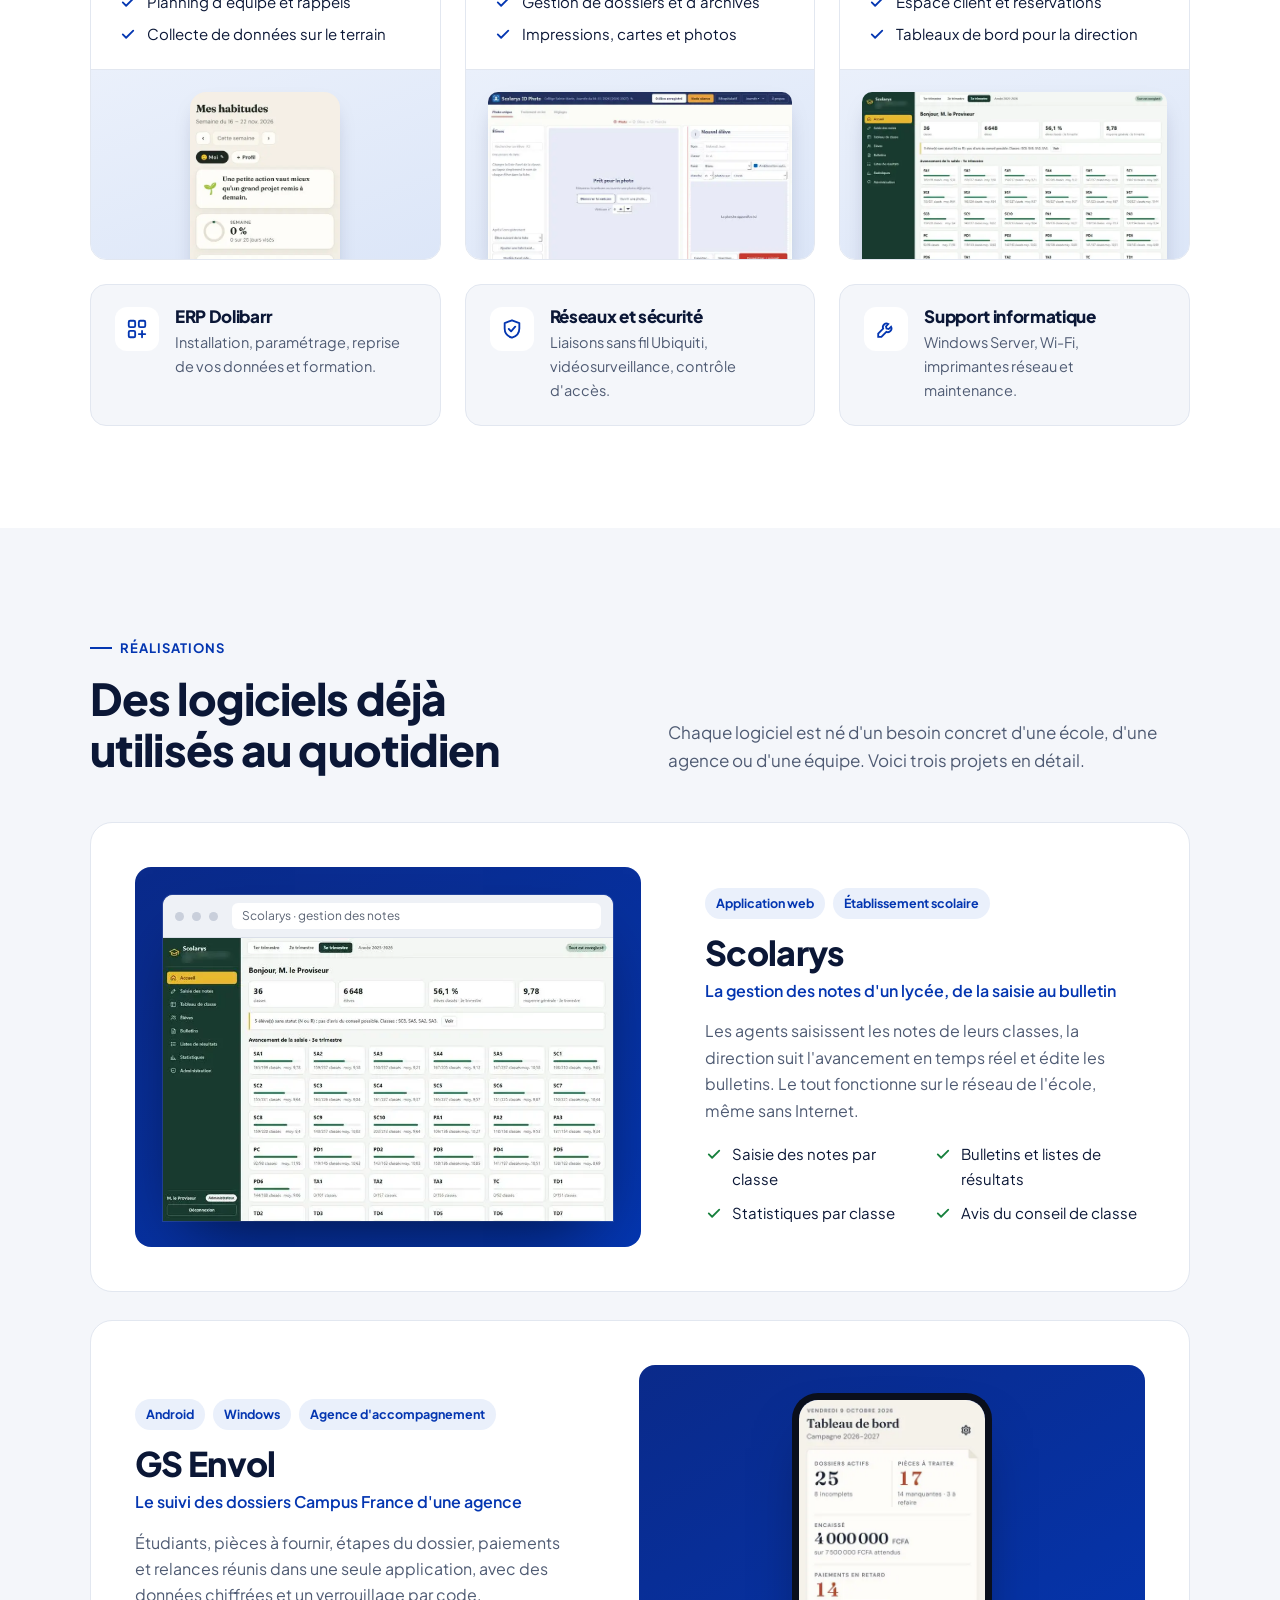
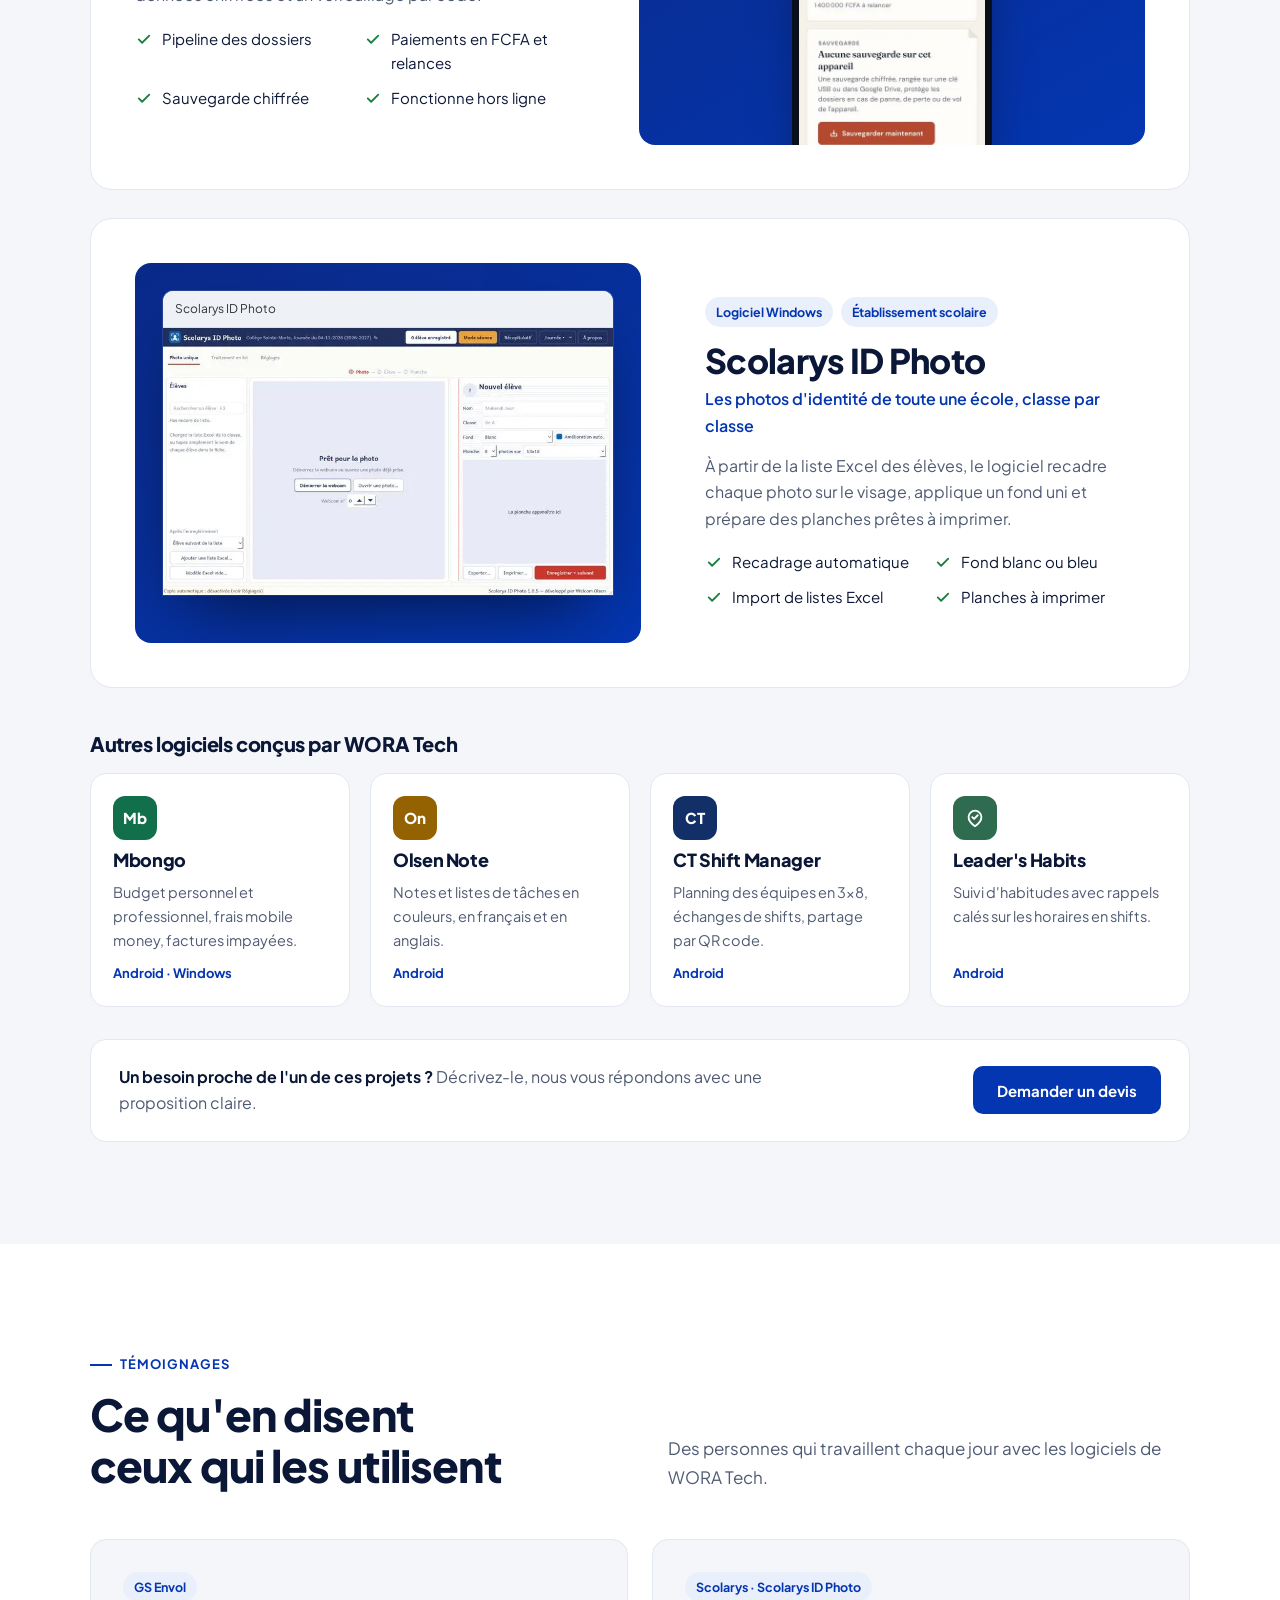
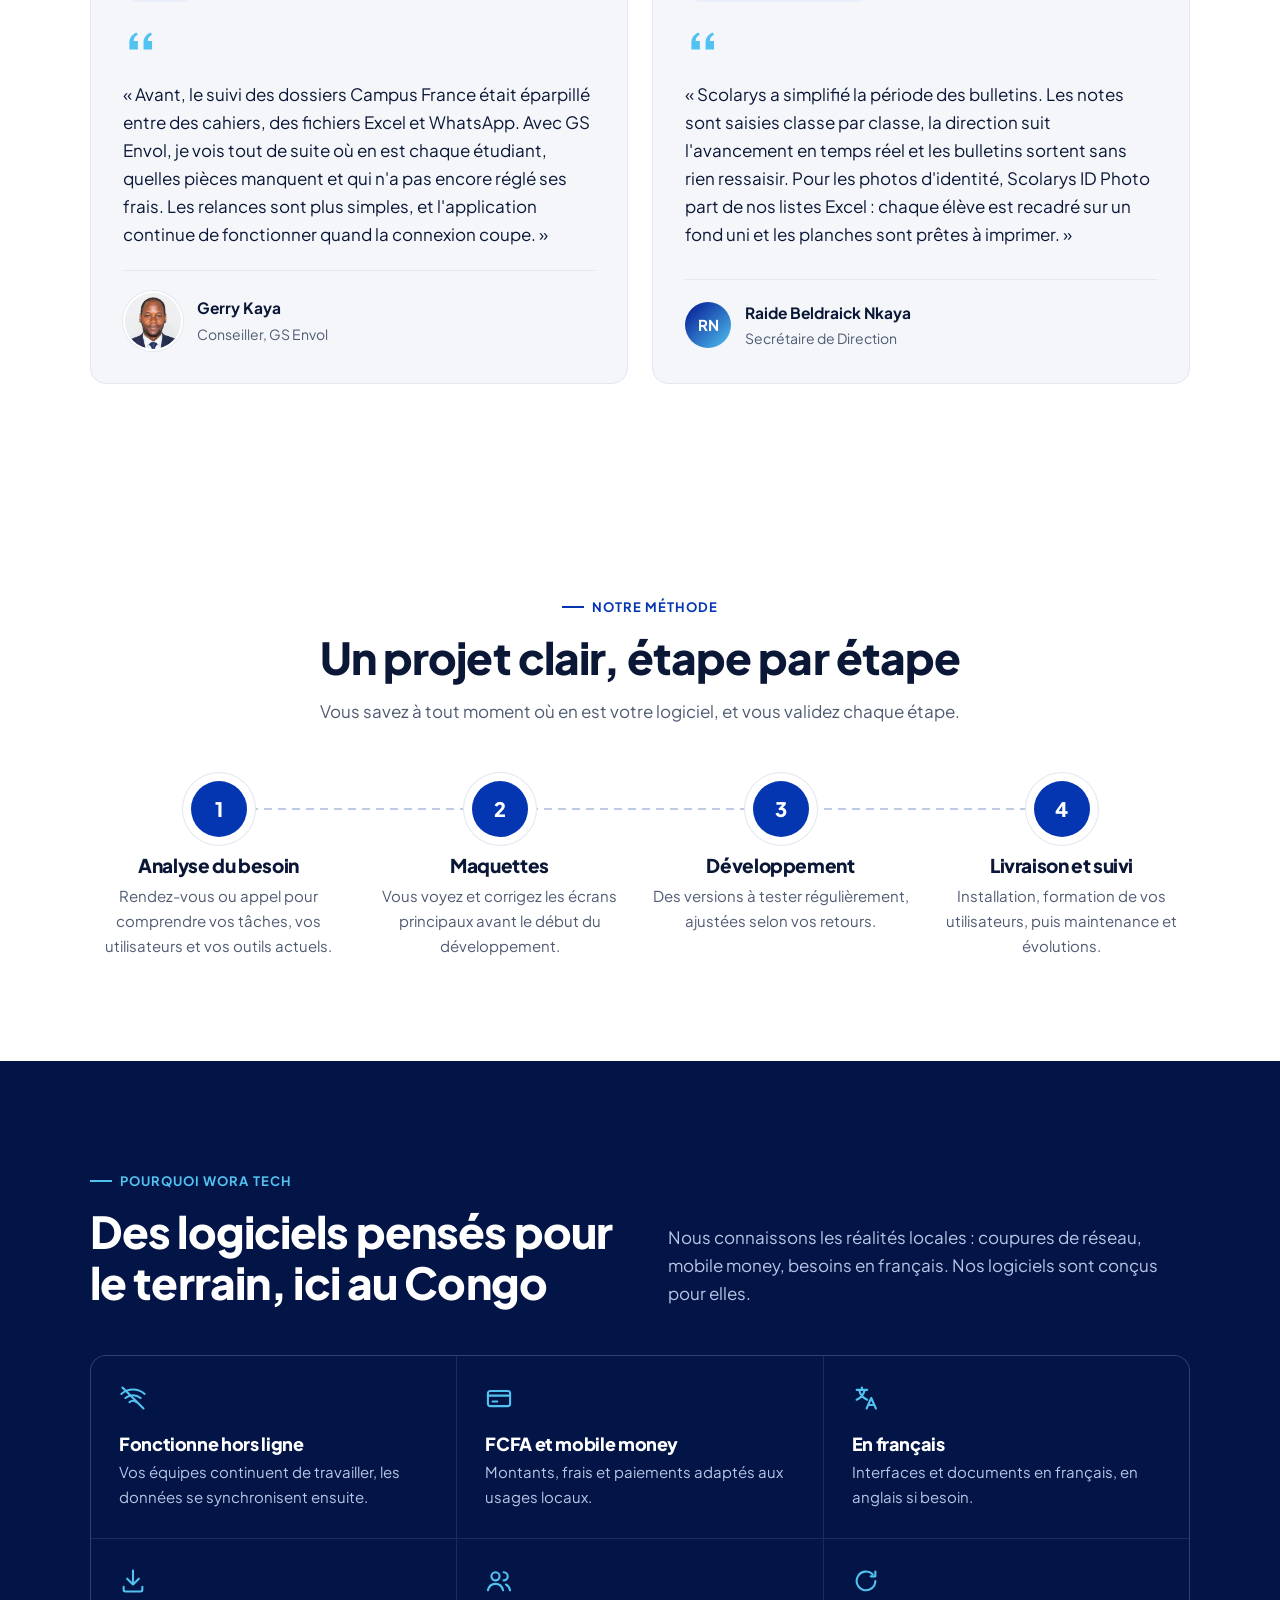
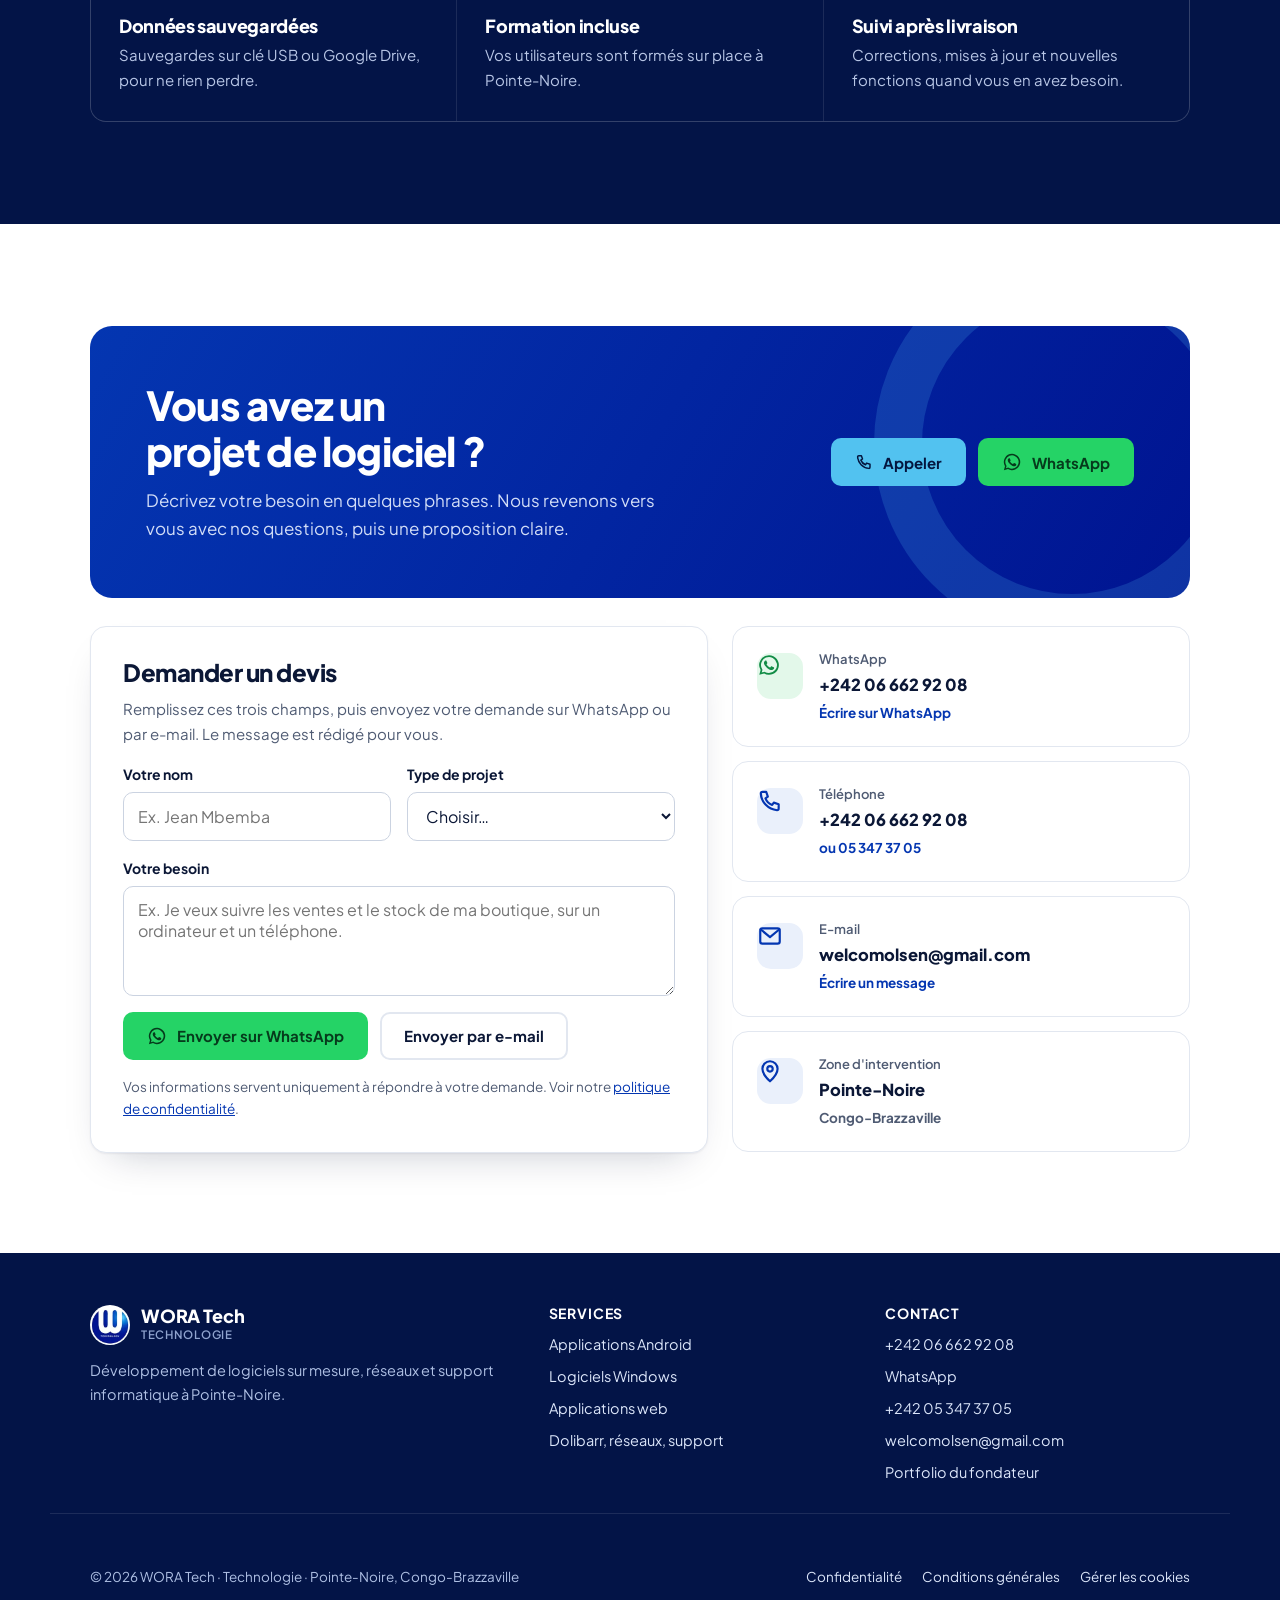
==== commit f0d3703c: "Mise aux normes du site : pages légales, cookies, SEO, vitesse, 404, anti-spam Co-Authored-By: Claud" ====
--- a/index.html
+++ b/index.html
@@ -3,6 +3,8 @@
 <head>
 <meta charset="utf-8">
 <meta name="viewport" content="width=device-width,initial-scale=1,viewport-fit=cover">
+<meta http-equiv="Content-Security-Policy" content="default-src 'self'; script-src 'self' https://gc.zgo.at; style-src 'self' 'unsafe-inline'; img-src 'self' data: https://wora-tech.goatcounter.com; font-src 'self'; connect-src 'self' https://wora-tech.goatcounter.com; form-action 'self'; base-uri 'self'; object-src 'none'; upgrade-insecure-requests">
+<meta name="referrer" content="strict-origin-when-cross-origin">
 <title>WORA Tech · Développement de logiciels sur mesure</title>
 <meta name="description" content="WORA Tech développe des applications Android, des logiciels Windows et des applications web sur mesure à Pointe-Noire, pour les entreprises, écoles, associations et particuliers.">
 <link rel="canonical" href="https://wora-tech.github.io/">
@@ -22,275 +24,21 @@
 <meta name="twitter:title" content="WORA Tech · Logiciels sur mesure à Pointe-Noire">
 <meta name="twitter:description" content="Applications Android, logiciels Windows et applications web sur mesure. Pointe-Noire, Congo.">
 <meta name="twitter:image" content="https://wora-tech.github.io/og-image.jpg">
-<link rel="icon" type="image/png" sizes="64x64" href="favicon.png">
-<link rel="apple-touch-icon" href="apple-touch-icon.png">
+<link rel="icon" href="/favicon.ico" sizes="48x48">
+<link rel="icon" type="image/png" sizes="64x64" href="/favicon.png">
+<link rel="apple-touch-icon" href="/apple-touch-icon.png">
+<link rel="manifest" href="/site.webmanifest">
 <script type="application/ld+json">{"@context":"https://schema.org","@type":"LocalBusiness","name":"WORA Tech","description":"Développement de logiciels sur mesure (Android, Windows, web), ERP Dolibarr, réseaux et support informatique.","url":"https://wora-tech.github.io/","logo":"https://wora-tech.github.io/apple-touch-icon.png","image":"https://wora-tech.github.io/og-image.jpg","telephone":"+242066629208","email":"welcomolsen@gmail.com","address":{"@type":"PostalAddress","addressLocality":"Pointe-Noire","addressCountry":"CG"},"areaServed":"Pointe-Noire, Congo-Brazzaville"}</script>
-<link rel="preconnect" href="https://fonts.googleapis.com">
-<link rel="preconnect" href="https://fonts.gstatic.com" crossorigin>
-<link rel="stylesheet" href="https://fonts.googleapis.com/css2?family=Plus+Jakarta+Sans:wght@400;500;600;700;800&display=swap">
-<style>
-:root{
-  --navy:#001491; --royal:#0436B1; --deep:#04206B; --night:#031447; --sky:#52C2F0;
-  --ink:#0B1736; --muted:#4F5B73; --line:#E2E7F0; --bg:#F4F6FA; --surface:#FFFFFF; --tint:#EAF0FB;
-  --f:"Plus Jakarta Sans","Segoe UI",system-ui,sans-serif;
-  --r:16px; --shadow:0 1px 2px rgba(11,23,54,.06),0 18px 40px -22px rgba(11,23,54,.28);
-  color-scheme:light;
-}
-*{box-sizing:border-box}
-html{scroll-behavior:smooth}
-body{margin:0;background:var(--surface);color:var(--ink);font:16px/1.65 var(--f)}
-img{max-width:100%;height:auto;display:block}
-h1,h2,h3,h4{margin:0;line-height:1.15;letter-spacing:-.02em;text-wrap:balance}
-p{margin:0}
-a{color:var(--royal)}
-:focus-visible{outline:3px solid var(--sky);outline-offset:3px;border-radius:6px}
-.wrap{max-width:1180px;margin:0 auto;padding-inline:clamp(16px,4vw,40px)}
-.eyebrow{display:inline-flex;align-items:center;gap:8px;font-size:13px;font-weight:700;letter-spacing:.08em;text-transform:uppercase;color:var(--royal)}
-.eyebrow::before{content:"";width:22px;height:2px;background:currentColor}
-.sec{padding-block:clamp(64px,8vw,110px)}
-.sec-head{display:grid;grid-template-columns:1fr 1fr;gap:18px 56px;align-items:end;margin-bottom:48px}
-.sec-head h2{font-size:clamp(30px,3.8vw,44px);font-weight:800;margin-top:14px}
-.sec-head p{color:var(--muted);font-size:17px}
-.center{text-align:center;max-width:720px;margin-inline:auto;display:block}
-.center .eyebrow{justify-content:center}
-.center p{margin-top:14px}
-
-/* buttons */
-.btn{display:inline-flex;align-items:center;justify-content:center;gap:10px;min-height:48px;padding:0 22px;border-radius:10px;font:700 15px var(--f);text-decoration:none;border:2px solid transparent;transition:background .2s,color .2s,border-color .2s;cursor:pointer}
-.btn svg{width:18px;height:18px}
-.btn-primary{background:var(--royal);color:#fff}
-.btn-primary:hover{background:var(--navy)}
-.btn-sky{background:var(--sky);color:#04163F}
-.btn-sky:hover{background:#7DD3F5}
-.btn-ghost{border-color:rgba(255,255,255,.35);color:#fff}
-.btn-ghost:hover{background:rgba(255,255,255,.08);border-color:#fff}
-.btn-line{border-color:var(--line);color:var(--ink);background:#fff}
-.btn-line:hover{border-color:var(--royal);color:var(--royal)}
-
-/* header */
-header.top{position:sticky;top:0;z-index:30;background:rgba(255,255,255,.96);border-bottom:1px solid var(--line);backdrop-filter:saturate(1.2) blur(8px)}
-.top .wrap{display:flex;align-items:center;gap:16px;min-height:72px}
-.brand{display:flex;align-items:center;gap:11px;text-decoration:none;color:var(--ink);margin-right:auto}
-.brand img{width:40px;height:40px;border-radius:50%}
-.brand img.wm{width:auto;height:30px;border-radius:0}
-@media (max-width:380px){.brand img.wm{height:24px}}
-.brand b{display:block;font-size:18px;font-weight:800;letter-spacing:-.01em;line-height:1.1}
-.brand small{display:block;font-size:11.5px;color:var(--muted);font-weight:600;letter-spacing:.06em;text-transform:uppercase}
-.top nav ul{display:flex;gap:30px;list-style:none;margin:0 18px 0 0;padding:0}
-.top nav a{color:var(--ink);text-decoration:none;font-weight:600;font-size:15px}
-.top nav a:hover{color:var(--royal)}
-.menu{display:none}
-
-/* hero */
-.hero{position:relative;background:linear-gradient(135deg,var(--night) 0%,var(--deep) 45%,var(--navy) 100%);color:#fff;overflow:hidden;isolation:isolate}
-.hero::before{content:"";position:absolute;inset:0;z-index:-1;opacity:.5;background-image:linear-gradient(rgba(255,255,255,.05) 1px,transparent 1px),linear-gradient(90deg,rgba(255,255,255,.05) 1px,transparent 1px);background-size:56px 56px;mask-image:linear-gradient(180deg,#000 0%,transparent 85%)}
-.hero .wrap{display:grid;grid-template-columns:1.02fr 1fr;gap:clamp(32px,5vw,64px);align-items:center;padding-block:clamp(56px,7vw,96px) clamp(110px,10vw,150px)}
-.tag{display:inline-flex;align-items:center;gap:10px;padding:7px 14px;border-radius:999px;background:rgba(255,255,255,.08);border:1px solid rgba(255,255,255,.16);font-size:13.5px;font-weight:600;color:#D7E3FF}
-.tag svg{width:16px;height:16px;color:var(--sky)}
-.hero h1{margin-top:22px;font-size:clamp(36px,4.6vw,58px);font-weight:800;letter-spacing:-.03em}
-.hero h1 span{color:var(--sky)}
-.hero .lede{margin-top:20px;font-size:18px;color:#C9D6F2;max-width:52ch}
-.hero .actions{display:flex;flex-wrap:wrap;gap:12px;margin-top:32px}
-.plats{display:flex;flex-wrap:wrap;gap:10px 22px;margin-top:34px;padding-top:24px;border-top:1px solid rgba(255,255,255,.14);font-size:14.5px;color:#C9D6F2}
-.plats span{display:inline-flex;align-items:center;gap:8px;font-weight:600;color:#fff}
-.plats svg{width:20px;height:20px;color:var(--sky)}
-
-/* hero visual: real screens */
-.desk{position:relative;aspect-ratio:1.08/1;width:100%}
-.frame{position:absolute;background:#fff;border-radius:12px;overflow:hidden;box-shadow:0 30px 70px -25px rgba(0,0,0,.65),0 0 0 1px rgba(255,255,255,.12)}
-.frame img{width:100%;height:auto}
-.f-web{left:0;top:2%;width:84%}
-.bar{display:flex;align-items:center;gap:8px;padding:8px 12px;background:#EEF1F6;border-bottom:1px solid #D9DEE8}
-.bar i{width:9px;height:9px;border-radius:50%;background:#C9CFDB;display:block}
-.bar span{flex:1;margin-left:6px;font-size:12px;color:#5B6474;background:#fff;border-radius:6px;padding:3px 10px;white-space:nowrap;overflow:hidden;text-overflow:ellipsis}
-.f-win{left:4%;top:58%;width:54%;border-radius:8px}
-.f-win .bar{background:#fff;font-size:12px;color:#333;justify-content:space-between;padding:6px 10px}
-.f-phone{right:0;top:22%;width:28%;border-radius:24px;border:7px solid #0A0F1C}
-.chip{position:absolute;display:flex;align-items:center;gap:8px;padding:8px 12px;border-radius:10px;background:#fff;color:var(--ink);font-size:13px;font-weight:700;box-shadow:0 14px 30px -14px rgba(0,0,0,.55)}
-.chip svg{width:18px;height:18px;color:var(--royal)}
-.c1{right:30%;top:-4%}.c2{left:-3%;bottom:-6%}.c3{right:-2%;bottom:-4%}
-
-/* stats */
-.stats{position:relative;z-index:2;margin-top:-70px}
-.stats ul{list-style:none;margin:0;padding:0;display:grid;grid-template-columns:repeat(4,minmax(0,1fr));background:#fff;border-radius:var(--r);box-shadow:var(--shadow);border:1px solid var(--line)}
-.stats li{padding:26px 28px;border-left:1px solid var(--line);min-width:0}
-.stats li:first-child{border-left:0}
-.stats b{display:block;font-size:30px;font-weight:800;color:var(--royal);letter-spacing:-.02em;line-height:1.1}
-.stats span{font-size:14.5px;color:var(--muted)}
-
-/* services */
-.cards3{display:grid;grid-template-columns:repeat(3,minmax(0,1fr));gap:24px}
-.svc{display:flex;flex-direction:column;background:#fff;border:1px solid var(--line);border-radius:var(--r);overflow:hidden;min-width:0;transition:box-shadow .25s,border-color .25s}
-.svc:hover{box-shadow:var(--shadow);border-color:#C9D5EE}
-.svc .in{padding:28px 28px 22px;display:flex;flex-direction:column;gap:12px;flex:1}
-.ic{width:52px;height:52px;border-radius:14px;display:grid;place-items:center;background:var(--tint);color:var(--royal)}
-.ic svg{width:26px;height:26px}
-.svc h3{font-size:22px;font-weight:800}
-.svc p{color:var(--muted);font-size:15.5px}
-.svc ul{list-style:none;margin:4px 0 0;padding:0;display:grid;gap:8px;font-size:15px}
-.svc li{display:flex;gap:10px;align-items:flex-start}
-.svc li svg{width:18px;height:18px;flex:none;margin-top:3px;color:var(--royal)}
-.svc .pic{height:190px;background:linear-gradient(160deg,var(--tint),#DCE6F8);display:flex;justify-content:center;align-items:flex-start;padding:22px 22px 0;overflow:hidden;border-top:1px solid var(--line)}
-.svc .pic img{border-radius:10px 10px 0 0;box-shadow:0 10px 24px -12px rgba(11,23,54,.4);width:100%}
-.svc .pic img.tall{width:150px;border-radius:16px 16px 0 0}
-.also{display:grid;grid-template-columns:repeat(3,minmax(0,1fr));gap:24px;margin-top:24px}
-.mini{display:flex;gap:16px;align-items:flex-start;padding:22px 24px;border-radius:var(--r);background:var(--bg);border:1px solid var(--line)}
-.mini .ic{width:44px;height:44px;border-radius:12px;background:#fff;flex:none}
-.mini .ic svg{width:22px;height:22px}
-.mini h4{font-size:17px;font-weight:800}
-.mini p{font-size:14.5px;color:var(--muted);margin-top:4px}
-
-/* work */
-.work{background:var(--bg)}
-.case{display:grid;grid-template-columns:1.15fr 1fr;gap:clamp(28px,5vw,64px);align-items:center;padding:clamp(28px,4vw,44px);background:#fff;border:1px solid var(--line);border-radius:22px;margin-bottom:28px}
-.case.rev{grid-template-columns:1fr 1.15fr}
-.case.rev .shot{order:2}
-.shot{background:linear-gradient(150deg,#0A2A8A,var(--royal));border-radius:16px;padding:28px 28px 0;display:flex;justify-content:center;align-items:flex-start;height:380px;overflow:hidden}
-.shot .frame{position:static;width:100%;border-radius:10px 10px 0 0}
-.shot .phone img{width:100%;height:auto}
-.shot .phone{width:200px;border-radius:26px 26px 0 0;border:7px solid #0A0F1C;border-bottom:0;overflow:hidden;box-shadow:0 30px 60px -25px rgba(0,0,0,.6)}
-.case .kind{display:flex;flex-wrap:wrap;gap:8px}
-.pill{font-size:12.5px;font-weight:700;padding:5px 11px;border-radius:999px;background:var(--tint);color:var(--royal)}
-.case h3{font-size:clamp(26px,3vw,34px);font-weight:800;margin-top:14px}
-.case .sub{font-size:16px;font-weight:600;color:var(--royal);margin-top:6px}
-.case p.txt{color:var(--muted);margin-top:14px;font-size:16px}
-.case ul{list-style:none;margin:18px 0 0;padding:0;display:grid;grid-template-columns:1fr 1fr;gap:10px 18px;font-size:15px}
-.case li{display:flex;gap:9px;align-items:flex-start}
-.case li svg{width:18px;height:18px;flex:none;margin-top:3px;color:#17803D}
-.more{display:grid;grid-template-columns:repeat(4,minmax(0,1fr));gap:20px;margin-top:8px}
-.app{background:#fff;border:1px solid var(--line);border-radius:var(--r);padding:22px;display:flex;flex-direction:column;gap:10px;min-width:0}
-.app .logo{width:44px;height:44px;border-radius:12px;display:grid;place-items:center;color:#fff;font-weight:800;font-size:15px}
-.app .logo svg{width:22px;height:22px}
-.app h4{font-size:18px;font-weight:800}
-.app p{font-size:14.5px;color:var(--muted)}
-.app small{margin-top:auto;font-size:13px;font-weight:700;color:var(--royal)}
-.more-h{font-size:20px;font-weight:800;margin:44px 0 18px}
-
-/* process */
-.steps{list-style:none;margin:0;padding:0;display:grid;grid-template-columns:repeat(4,minmax(0,1fr));gap:24px;counter-reset:s;position:relative}
-.steps::before{content:"";position:absolute;top:27px;left:12%;right:12%;height:2px;background:repeating-linear-gradient(90deg,#BFCBE6 0 8px,transparent 8px 14px)}
-.steps li{counter-increment:s;text-align:center;position:relative;min-width:0}
-.steps li::before{content:counter(s);display:grid;place-items:center;width:56px;height:56px;margin:0 auto 18px;border-radius:50%;background:var(--royal);color:#fff;font-size:20px;font-weight:800;box-shadow:0 0 0 8px #fff,0 0 0 9px var(--line)}
-.steps h3{font-size:19px;font-weight:800}
-.steps p{font-size:15px;color:var(--muted);margin-top:8px}
-
-/* why */
-.temo{background:var(--surface)}
-.tgrid{display:grid;grid-template-columns:1fr 1fr;gap:24px}
-.tcard{margin:0;background:var(--bg);border:1px solid var(--line);border-radius:var(--r);padding:32px;display:flex;flex-direction:column;gap:22px;position:relative}
-.tcard .q{width:34px;height:34px;color:var(--sky)}
-.tcard blockquote{margin:0;font-size:17px;line-height:1.65;color:var(--ink)}
-.tcard .who{display:flex;align-items:center;gap:14px;margin-top:auto;padding-top:20px;border-top:1px solid var(--line)}
-.tcard .av{width:46px;height:46px;border-radius:50%;background:linear-gradient(135deg,var(--navy),var(--sky));color:#fff;font-weight:700;display:grid;place-items:center;flex:none}
-.tcard .who b{display:block;font-size:15.5px}
-.tcard .who span{font-size:14px;color:var(--muted)}
-.tcard .who .av{color:#fff;font-size:15px}
-.tcard .who img.av{width:56px;height:56px;box-sizing:content-box;object-fit:cover;object-position:center;background:none;border:2px solid #fff;box-shadow:0 0 0 1px var(--line)}
-.tcard .pill{align-self:flex-start}
-@media (max-width:860px){.tgrid{grid-template-columns:1fr}.tcard{padding:24px}}
-.why{background:var(--night);color:#fff;position:relative;overflow:hidden}
-.why .sec-head p{color:#B8C6E6}
-.why .eyebrow{color:var(--sky)}
-.grid6{display:grid;grid-template-columns:repeat(3,minmax(0,1fr));gap:1px;background:rgba(255,255,255,.1);border:1px solid rgba(255,255,255,.1);border-radius:var(--r);overflow:hidden}
-.grid6 div{background:var(--night);padding:28px}
-.grid6 svg{width:28px;height:28px;color:var(--sky)}
-.grid6 h3{font-size:18px;font-weight:800;margin-top:14px}
-.grid6 p{font-size:15px;color:#B8C6E6;margin-top:6px}
-
-/* cta + contact */
-.cta{background:linear-gradient(120deg,var(--royal),var(--navy));color:#fff;border-radius:22px;padding:clamp(32px,5vw,56px);display:grid;grid-template-columns:1.3fr 1fr;gap:28px 48px;align-items:center;position:relative;overflow:hidden}
-.cta::after{content:"";position:absolute;right:-80px;top:-80px;width:300px;height:300px;border-radius:50%;border:48px solid rgba(82,194,240,.18)}
-.cta h2{font-size:clamp(28px,3.4vw,40px);font-weight:800}
-.cta p{color:#D2DDF7;margin-top:12px;font-size:17px;max-width:52ch}
-.cta .actions{display:flex;flex-wrap:wrap;gap:12px;justify-content:flex-end;position:relative;z-index:1}
-.contacts{display:grid;grid-template-columns:repeat(3,minmax(0,1fr));gap:20px;margin-top:28px}
-.ct{display:flex;gap:16px;align-items:flex-start;padding:22px 24px;border:1px solid var(--line);border-radius:var(--r);background:#fff;text-decoration:none;color:var(--ink);transition:border-color .2s,box-shadow .2s;min-width:0}
-a.ct:hover{border-color:var(--royal);box-shadow:var(--shadow)}
-.ct .ic{flex:none;width:46px;height:46px}
-.ct small{display:block;font-size:13px;color:var(--muted);font-weight:600}
-.ct b{display:block;font-size:16.5px;font-weight:800;word-break:break-word}
-.ct span{display:block;font-size:13.5px;color:var(--royal);font-weight:700;margin-top:4px}
-
-.btn-wa{background:#25D366;color:#063B1C}
-.btn-wa:hover{background:#3BE27A}
-.btn-wa svg{width:20px;height:20px}
-.ic.wa{background:#E3F8EA;color:#128C46}
-.ic.wa svg{width:24px;height:24px}
-.quote{display:grid;grid-template-columns:1.35fr 1fr;gap:24px;margin-top:28px;align-items:start}
-.contacts.side{grid-template-columns:1fr;margin-top:0;gap:14px}
-.qform{background:#fff;border:1px solid var(--line);border-radius:var(--r);padding:clamp(22px,3vw,32px);display:grid;gap:16px;box-shadow:var(--shadow)}
-.qform h3{font-size:24px;font-weight:800}
-.qform .hint{color:var(--muted);font-size:15px;margin-top:-6px}
-.qform label{display:grid;gap:6px;font-size:14px;font-weight:700;color:var(--ink)}
-.qform input,.qform select,.qform textarea{font:400 16px var(--f);color:var(--ink);padding:12px 14px;border:1.5px solid #CBD3E1;border-radius:10px;background:#fff;width:100%;min-height:48px}
-.qform textarea{resize:vertical;min-height:110px}
-.qform input:focus,.qform select:focus,.qform textarea:focus{outline:none;border-color:var(--royal);box-shadow:0 0 0 3px rgba(4,54,177,.15)}
-.qform [aria-invalid="true"]{border-color:#C2410C}
-.f2{display:grid;grid-template-columns:1fr 1fr;gap:16px}
-.fbtn{display:flex;flex-wrap:wrap;gap:12px}
-.err{color:#B42318;font-size:14px;font-weight:600}
-.wa-float{position:fixed;right:18px;bottom:calc(18px + env(safe-area-inset-bottom,0px));z-index:40;display:inline-flex;align-items:center;gap:8px;padding:0 18px 0 14px;height:52px;border-radius:999px;background:#25D366;color:#063B1C;font-weight:800;text-decoration:none;box-shadow:0 12px 28px -10px rgba(0,0,0,.45)}
-.wa-float svg{width:26px;height:26px}
-.wa-float:hover{background:#3BE27A}
-@media (max-width:1020px){.quote{grid-template-columns:1fr}.contacts.side{grid-template-columns:1fr 1fr}}
-@media (max-width:720px){.f2,.contacts.side{grid-template-columns:1fr}.wa-float span{display:none}.wa-float{width:56px;height:56px;padding:0;justify-content:center}.fbtn .btn{flex:1 1 100%}}
-footer{background:var(--night);color:#AFC0E4;margin-top:clamp(64px,8vw,100px)}
-footer .wrap{display:grid;grid-template-columns:1.4fr 1fr 1fr;gap:32px;padding-block:52px 28px}
-footer .brand{color:#fff}
-footer .brand img{background:#fff}
-footer .brand small{color:#8FA3CE}
-footer p{font-size:14.5px;margin-top:14px;max-width:38ch}
-footer h4{color:#fff;font-size:14px;letter-spacing:.06em;text-transform:uppercase;margin-bottom:12px}
-footer ul{list-style:none;margin:0;padding:0;display:grid;gap:8px;font-size:14.5px}
-footer a{color:#DCE6FA;text-decoration:none}
-footer a:hover{color:#fff;text-decoration:underline}
-footer .wrap.legal{display:flex;grid-template-columns:none}
-.legal{border-top:1px solid rgba(255,255,255,.1);padding-block:18px 28px;font-size:13.5px;display:flex;justify-content:space-between;flex-wrap:wrap;gap:10px}
-
-@media (max-width:1020px){
-  .hero .wrap,.sec-head,.cta{grid-template-columns:1fr}
-  .desk{max-width:600px}
-  .cards3,.also,.contacts{grid-template-columns:1fr 1fr}
-  .stats ul{grid-template-columns:1fr 1fr}
-  .stats li:nth-child(3){border-left:0}
-  .stats li:nth-child(n+3){border-top:1px solid var(--line)}
-  .case,.case.rev{grid-template-columns:1fr}
-  .case.rev .shot{order:0}
-  .more{grid-template-columns:1fr 1fr}
-  .grid6{grid-template-columns:1fr 1fr}
-  .cta .actions{justify-content:flex-start}
-  .steps{grid-template-columns:1fr 1fr;row-gap:36px}
-  .steps::before{display:none}
-  footer .wrap{grid-template-columns:1fr 1fr}
-}
-@media (max-width:720px){
-  .top nav{display:none}
-  .menu{display:block;position:relative}
-  .menu summary{list-style:none;cursor:pointer;width:44px;height:44px;display:grid;place-items:center;border:1px solid var(--line);border-radius:10px}
-  .menu summary::-webkit-details-marker{display:none}
-  .menu summary svg{width:22px;height:22px}
-  .menu ul{position:absolute;right:0;top:52px;list-style:none;margin:0;padding:8px;background:#fff;border:1px solid var(--line);border-radius:12px;box-shadow:var(--shadow);min-width:200px}
-  .menu a{display:block;padding:10px 12px;color:var(--ink);text-decoration:none;font-weight:600;border-radius:8px}
-  .menu a:hover{background:var(--tint)}
-  .top .btn{display:none}
-  .cards3,.also,.contacts,.more,.grid6{grid-template-columns:1fr}
-  .case ul{grid-template-columns:1fr}
-  .shot{height:auto;max-height:340px;padding:20px 20px 0}
-  .stats li{padding:20px}
-  .stats b{font-size:26px}
-  .chip{font-size:11.5px;padding:6px 9px}
-  .chip svg{width:15px;height:15px}
-  footer .wrap{grid-template-columns:1fr}
-  .hero .actions .btn{flex:1 1 220px}
-}
-@media (prefers-reduced-motion:reduce){*{transition:none!important;scroll-behavior:auto!important}}
-</style>
+<link rel="preload" href="/assets/fonts/plus-jakarta-sans-latin.woff2" as="font" type="font/woff2" crossorigin>
+<link rel="preload" href="/assets/img/scolarys-web.webp" as="image" type="image/webp">
+<link rel="stylesheet" href="/assets/css/site.css">
+<script src="/assets/js/site.js" defer></script>
 </head>
 <body>
 
 <header class="top">
   <div class="wrap">
-    <a class="brand" href="#accueil" aria-label="WORA Tech, accueil"><img src="[data-uri]" alt="" width="40" height="40"><img class="wm" src="[data-uri]" alt="WORA Tech" width="171" height="30"></a>
+    <a class="brand" href="#accueil" aria-label="WORA Tech, accueil"><img src="/assets/img/logo-wora-tech.webp" alt="" width="40" height="40"><img class="wm" src="/assets/img/wora-tech-texte.webp" alt="WORA Tech" width="171" height="30"></a>
     <nav aria-label="Navigation principale"><ul>
       <li><a href="#services">Services</a></li>
       <li><a href="#realisations">Réalisations</a></li>
@@ -323,9 +71,9 @@
       </div>
 
       <div class="desk" role="img" aria-label="Trois logiciels réalisés par WORA Tech : Scolarys sur le web, Scolarys ID Photo sous Windows et GS Envol sur Android">
-        <div class="frame f-web"><div class="bar"><i></i><i></i><i></i><span>Scolarys · gestion des notes</span></div><img src="[data-uri]" alt="" width="720" height="453"></div>
-        <div class="frame f-win"><div class="bar">Scolarys ID Photo<span style="flex:none;background:none;padding:0">— ▢ ✕</span></div><img src="[data-uri]" alt="" width="720" height="427"></div>
-        <div class="frame f-phone"><img src="[data-uri]" alt="" width="390" height="844"></div>
+        <div class="frame f-web"><div class="bar"><i></i><i></i><i></i><span>Scolarys · gestion des notes</span></div><img src="/assets/img/scolarys-web.webp" alt="" width="720" height="453" fetchpriority="high"></div>
+        <div class="frame f-win"><div class="bar">Scolarys ID Photo<span style="flex:none;background:none;padding:0">— ▢ ✕</span></div><img src="/assets/img/scolarys-id-photo.webp" alt="" width="720" height="427"></div>
+        <div class="frame f-phone"><img src="/assets/img/gs-envol-android.webp" alt="" width="390" height="844"></div>
         <span class="chip c1"><svg viewBox="0 0 24 24" fill="none" stroke="currentColor" stroke-width="2" stroke-linecap="round"><circle cx="12" cy="12" r="9"/><path d="M3 12h18M12 3c2.5 2.6 3.8 5.6 3.8 9s-1.3 6.4-3.8 9c-2.5-2.6-3.8-5.6-3.8-9S9.5 5.6 12 3z"/></svg>Application web</span>
         <span class="chip c2"><svg viewBox="0 0 24 24" fill="none" stroke="currentColor" stroke-width="2" stroke-linecap="round"><rect x="3" y="4" width="18" height="12" rx="2"/><path d="M8 20h8M12 16v4"/></svg>Logiciel Windows</span>
         <span class="chip c3"><svg viewBox="0 0 24 24" fill="none" stroke="currentColor" stroke-width="2" stroke-linecap="round"><rect x="6" y="2.5" width="12" height="19" rx="2.5"/><path d="M10.5 18.5h3"/></svg>Application Android</span>
@@ -360,7 +108,7 @@
               <li><svg viewBox="0 0 24 24" fill="none" stroke="currentColor" stroke-width="2.4" stroke-linecap="round" stroke-linejoin="round"><path d="M5 12.5l4.5 4.5L19 7.5"/></svg>Collecte de données sur le terrain</li>
             </ul>
           </div>
-          <div class="pic"><img class="tall" src="[data-uri]" alt="Écran de l'application Android Leader's Habits" width="390" height="799"></div>
+          <div class="pic"><img loading="lazy" decoding="async" class="tall" src="/assets/img/leaders-habits-android.webp" alt="Écran de l'application Android Leader's Habits" width="390" height="799"></div>
         </article>
         <article class="svc">
           <div class="in">
@@ -373,7 +121,7 @@
               <li><svg viewBox="0 0 24 24" fill="none" stroke="currentColor" stroke-width="2.4" stroke-linecap="round" stroke-linejoin="round"><path d="M5 12.5l4.5 4.5L19 7.5"/></svg>Impressions, cartes et photos</li>
             </ul>
           </div>
-          <div class="pic"><img src="[data-uri]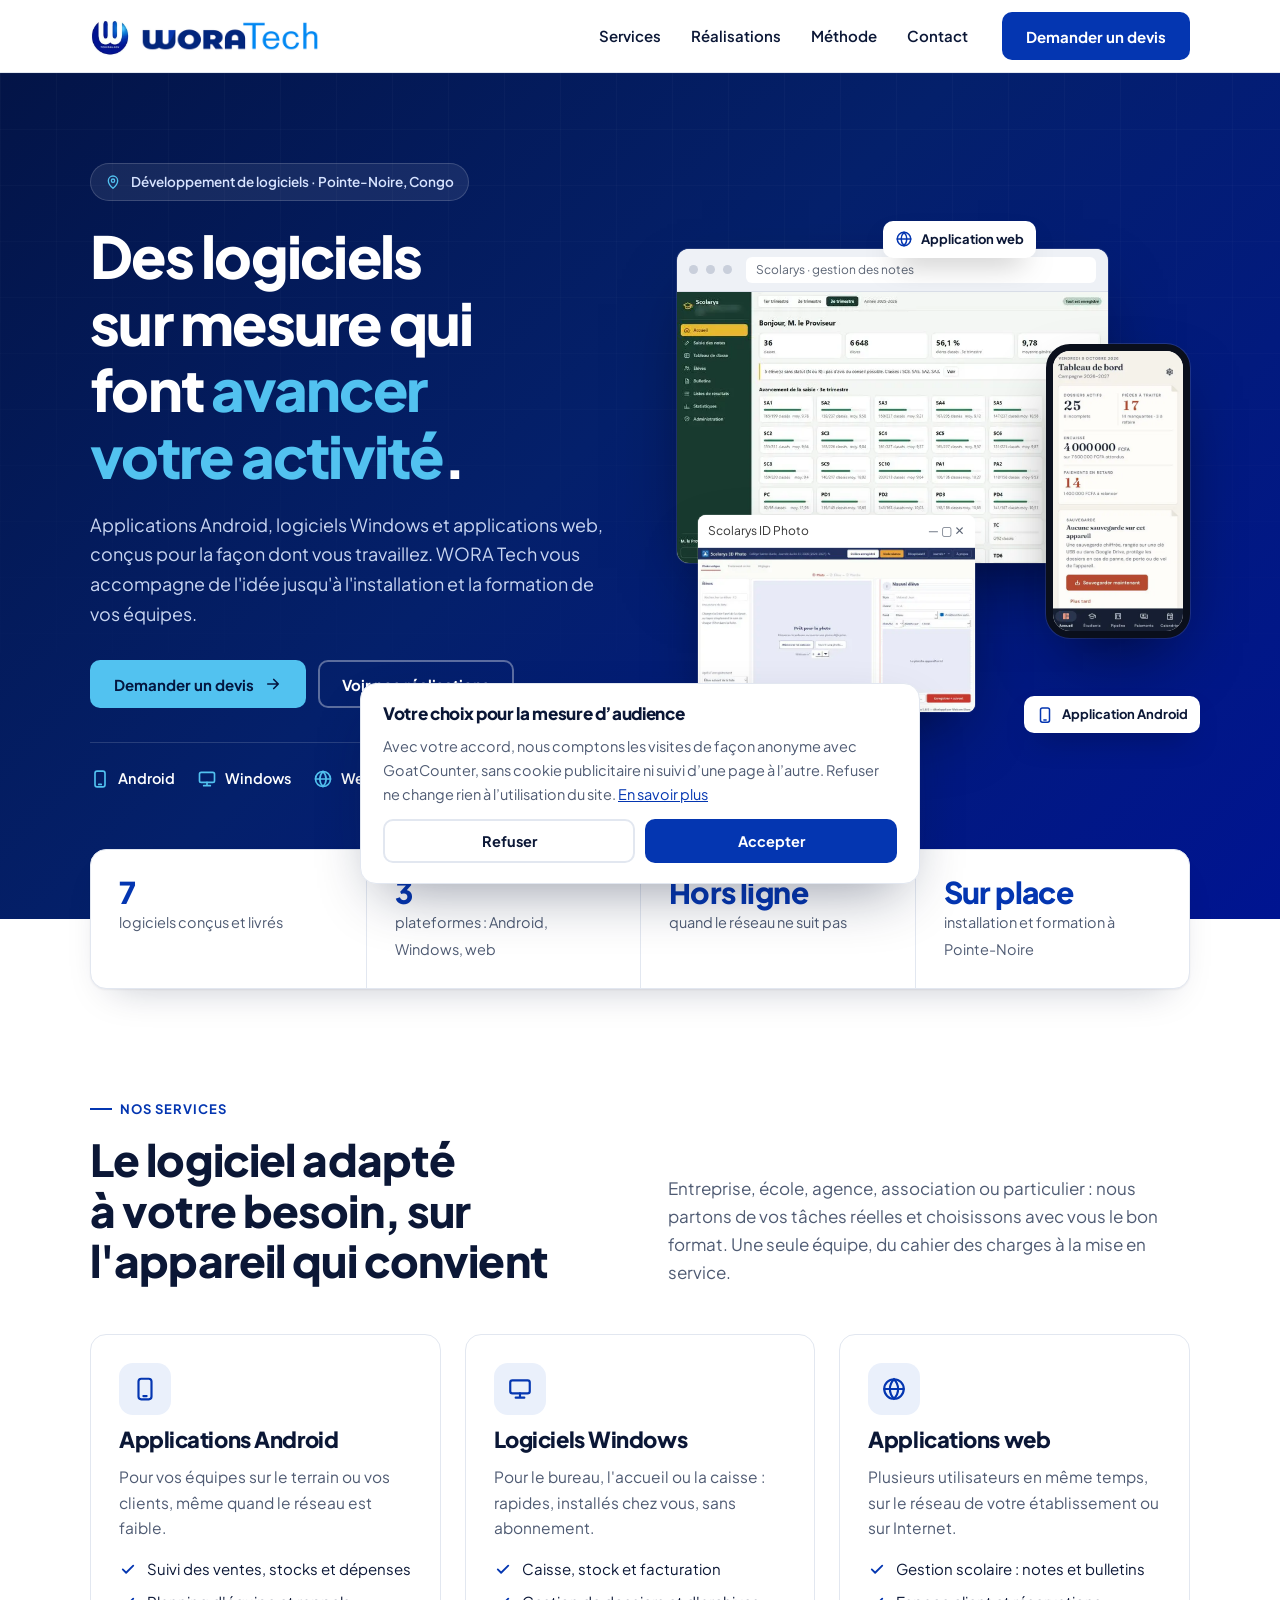
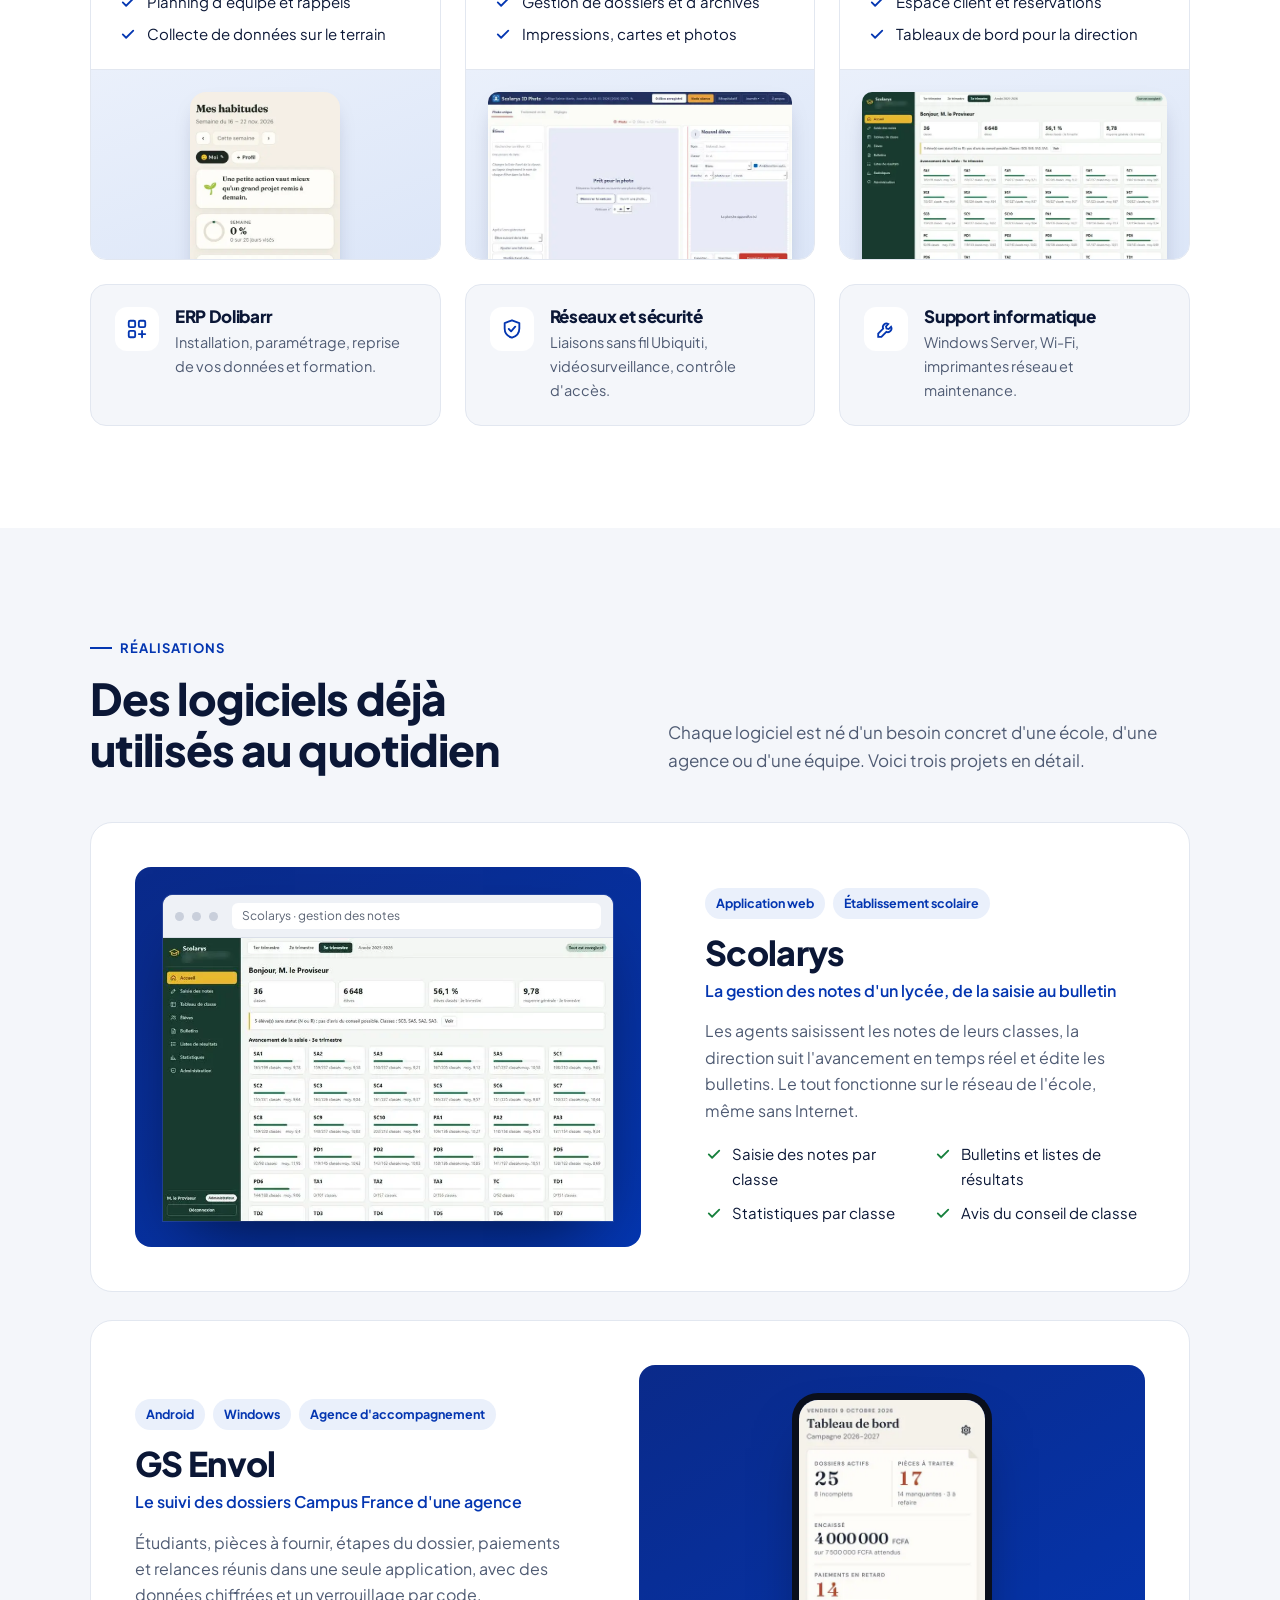
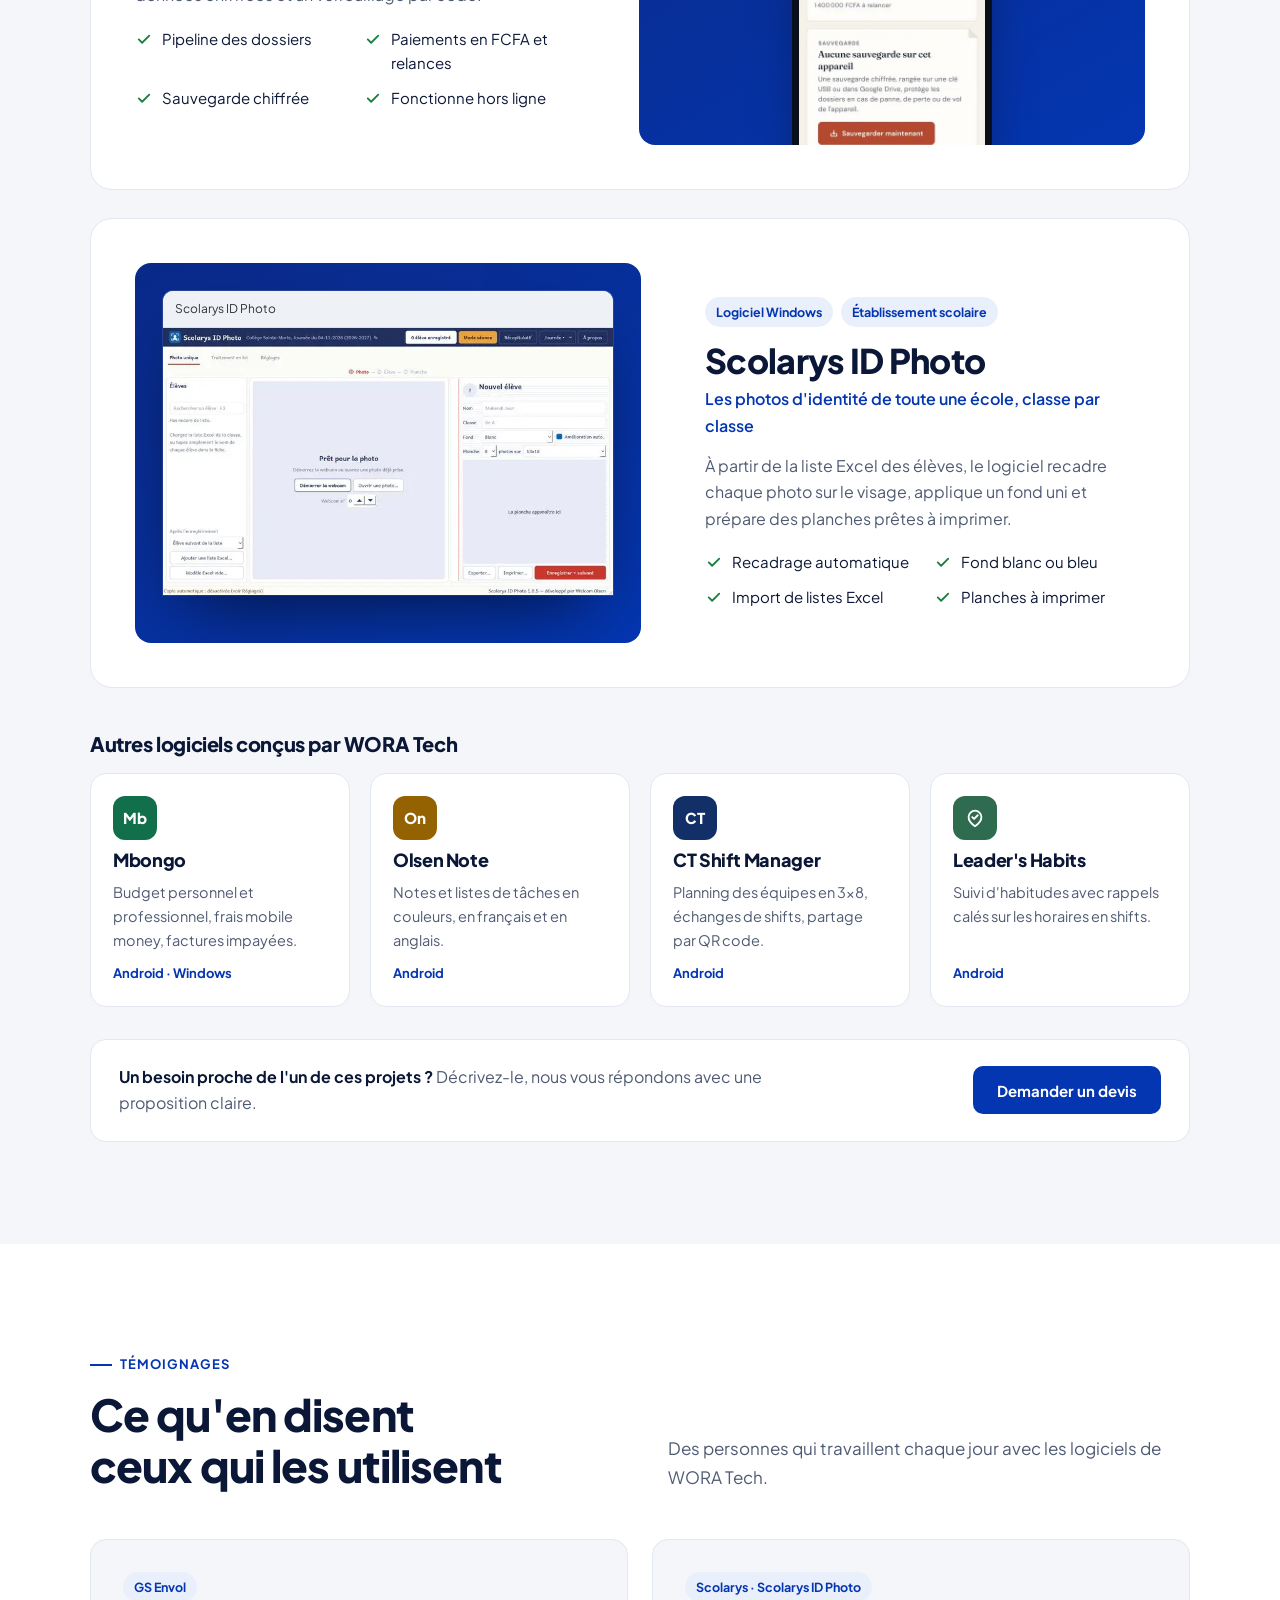
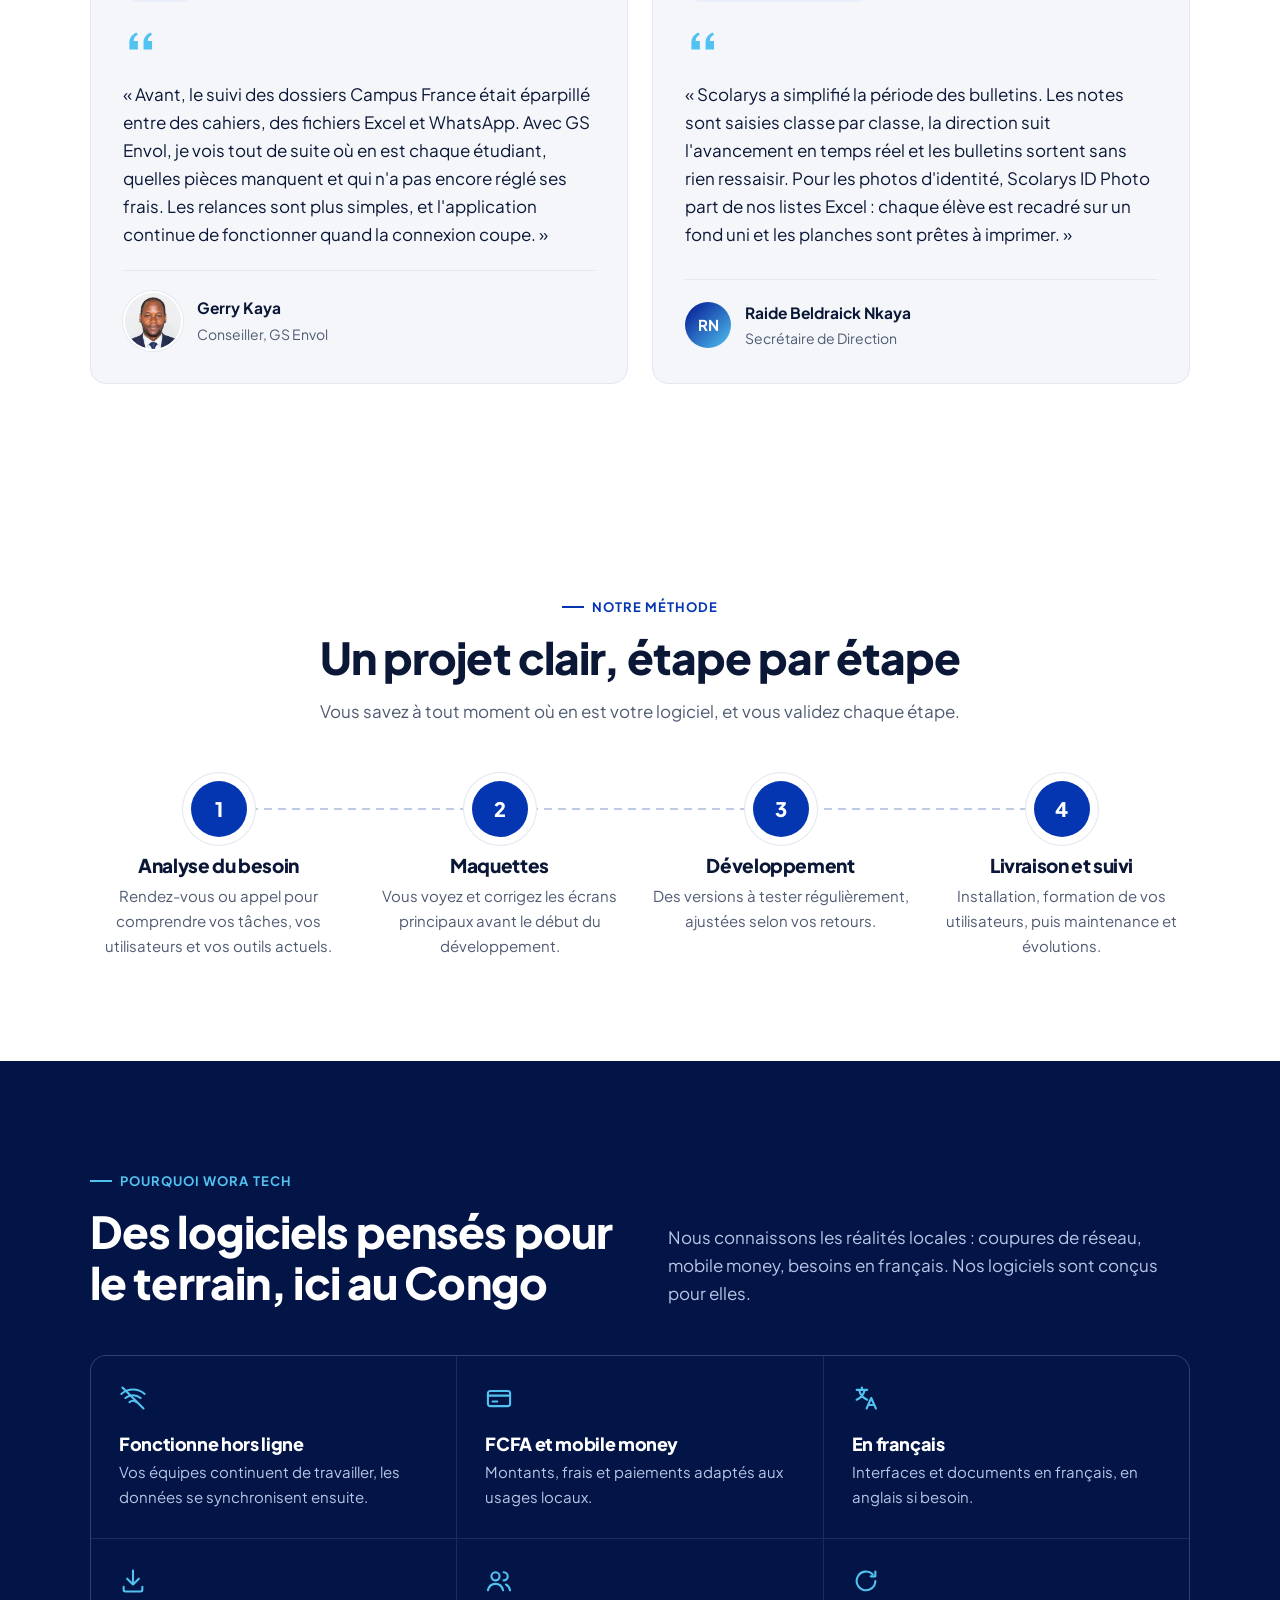
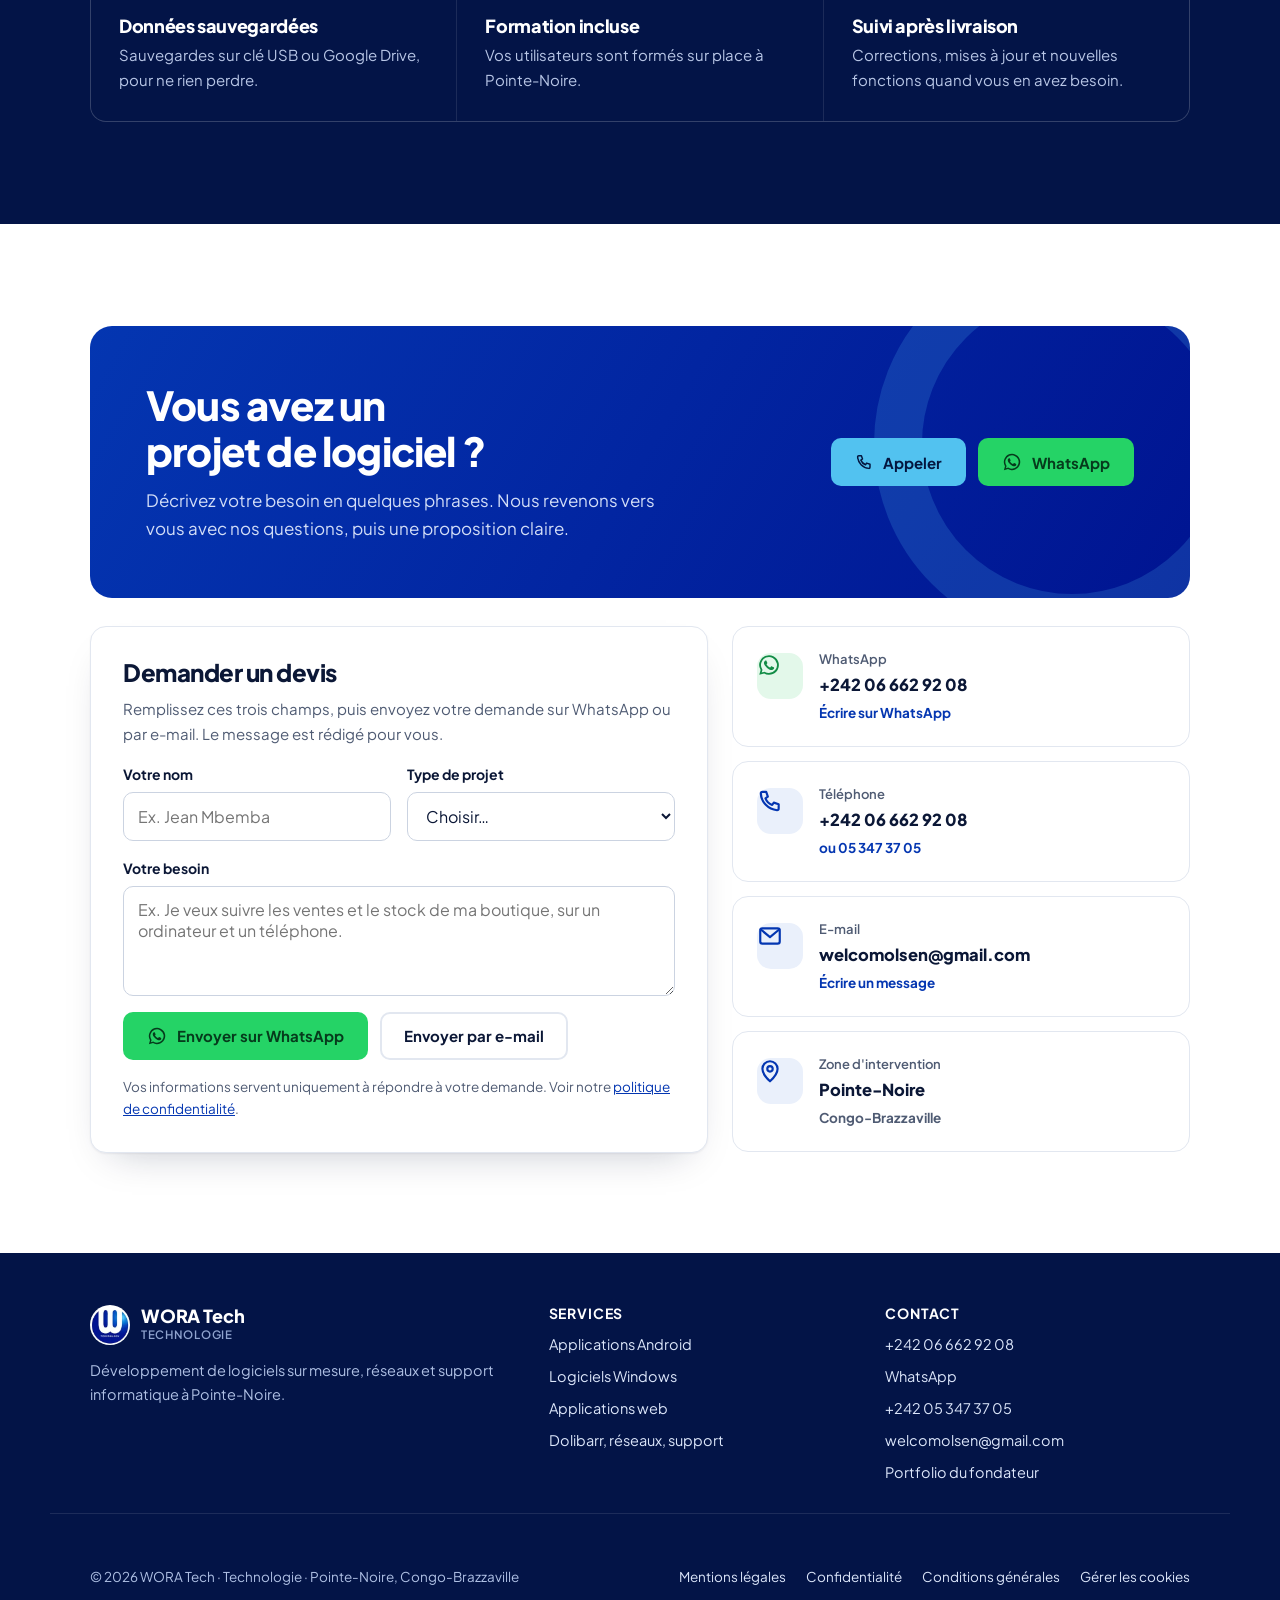
==== commit 1645c44e: "Sécurité : anti-clickjacking, mentions légales, droits RGPD détaillés Corrections issues de l'analys" ====
--- a/index.html
+++ b/index.html
@@ -306,7 +306,7 @@
     <div><h4>Services</h4><ul><li><a href="#services">Applications Android</a></li><li><a href="#services">Logiciels Windows</a></li><li><a href="#services">Applications web</a></li><li><a href="#services">Dolibarr, réseaux, support</a></li></ul></div>
     <div><h4>Contact</h4><ul><li><a href="tel:+242066629208">+242 06 662 92 08</a></li><li><a href="https://wa.me/242066629208?text=Bonjour%20WORA%20Tech%2C%20j%27ai%20un%20projet%20de%20logiciel." target="_blank" rel="noopener">WhatsApp</a></li><li><a href="tel:+242053473705">+242 05 347 37 05</a></li><li><a href="mailto:welcomolsen@gmail.com">welcomolsen@gmail.com</a></li><li><a href="https://welcomolsen.github.io/Monportofolio/">Portfolio du fondateur</a></li></ul></div>
   </div>
-  <div class="wrap legal"><span>© 2026 WORA Tech · Technologie · Pointe-Noire, Congo-Brazzaville</span><nav aria-label="Informations légales"><a href="/confidentialite.html">Confidentialité</a><a href="/conditions.html">Conditions générales</a><button type="button" class="linkbtn" data-cookies>Gérer les cookies</button></nav></div>
+  <div class="wrap legal"><span>© 2026 WORA Tech · Technologie · Pointe-Noire, Congo-Brazzaville</span><nav aria-label="Informations légales"><a href="/conditions.html#editeur">Mentions légales</a><a href="/confidentialite.html">Confidentialité</a><a href="/conditions.html">Conditions générales</a><button type="button" class="linkbtn" data-cookies>Gérer les cookies</button></nav></div>
 </footer>
 </body>
 </html>
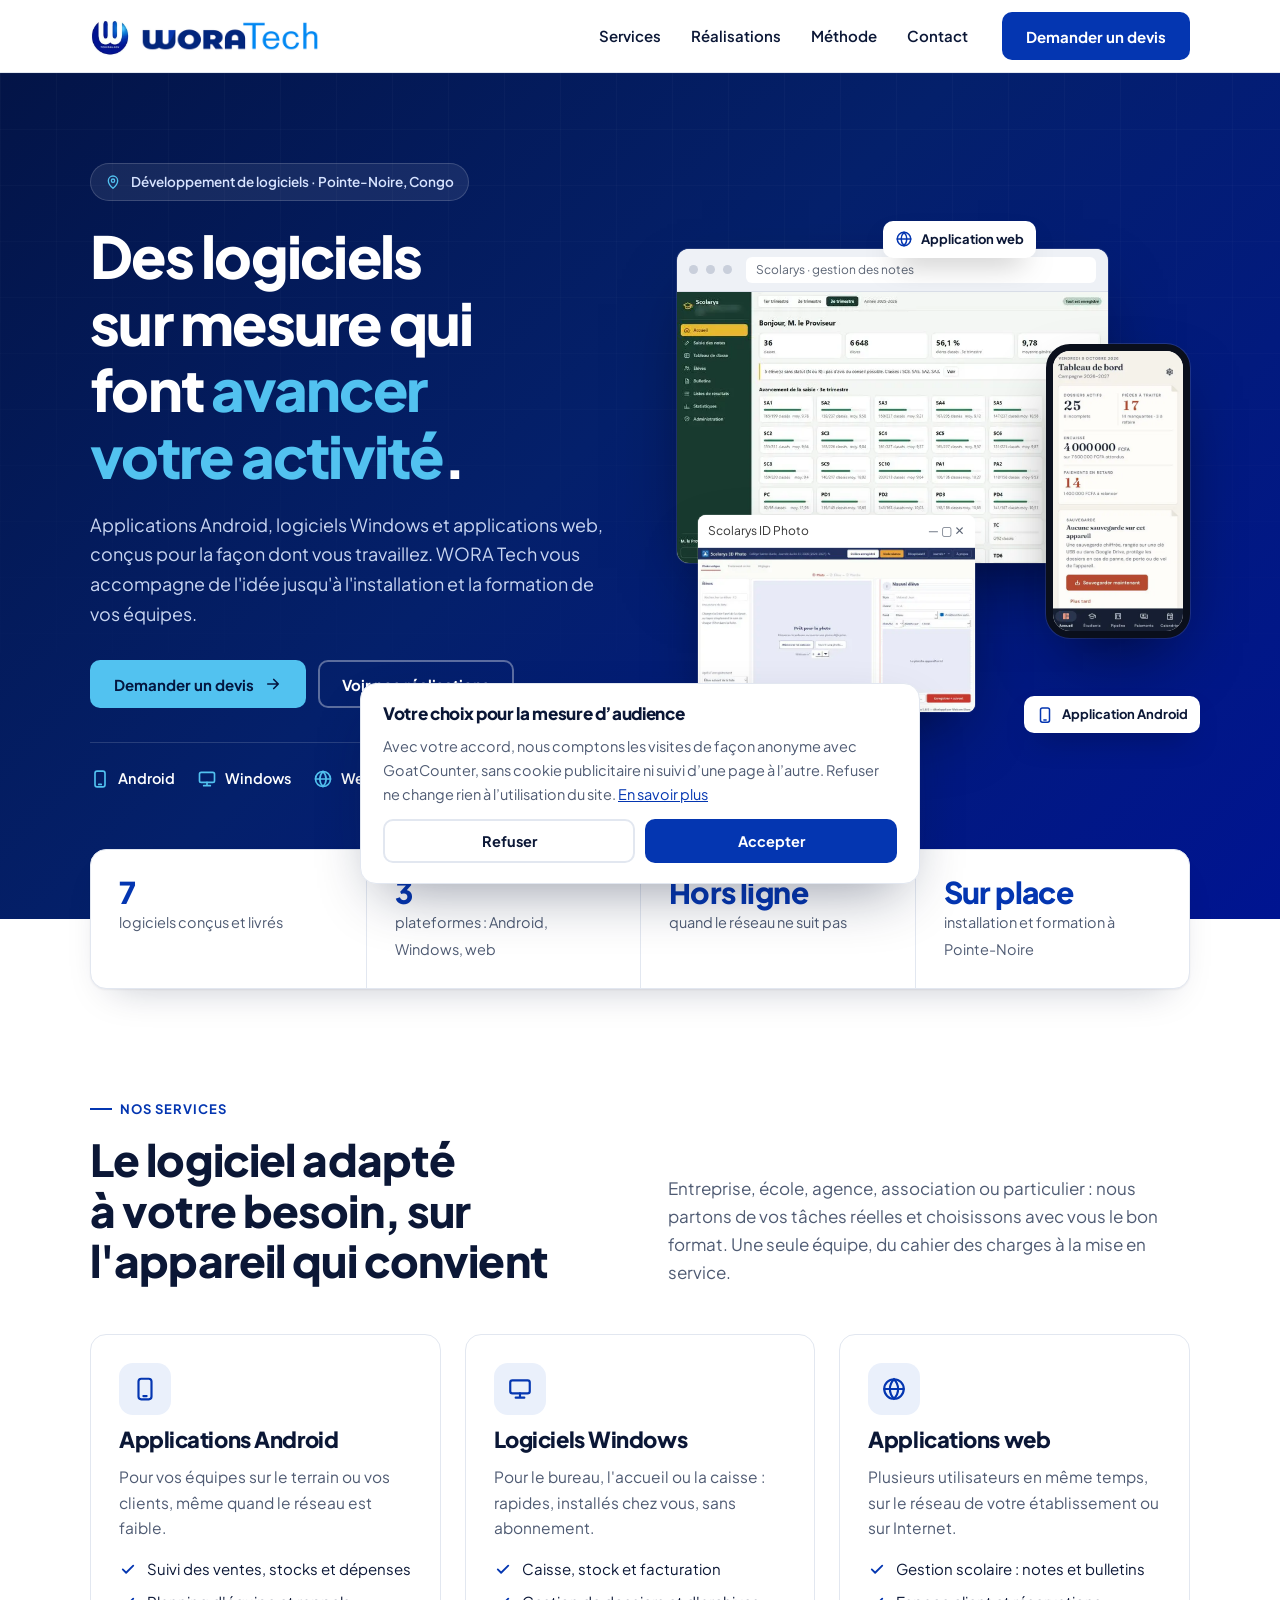
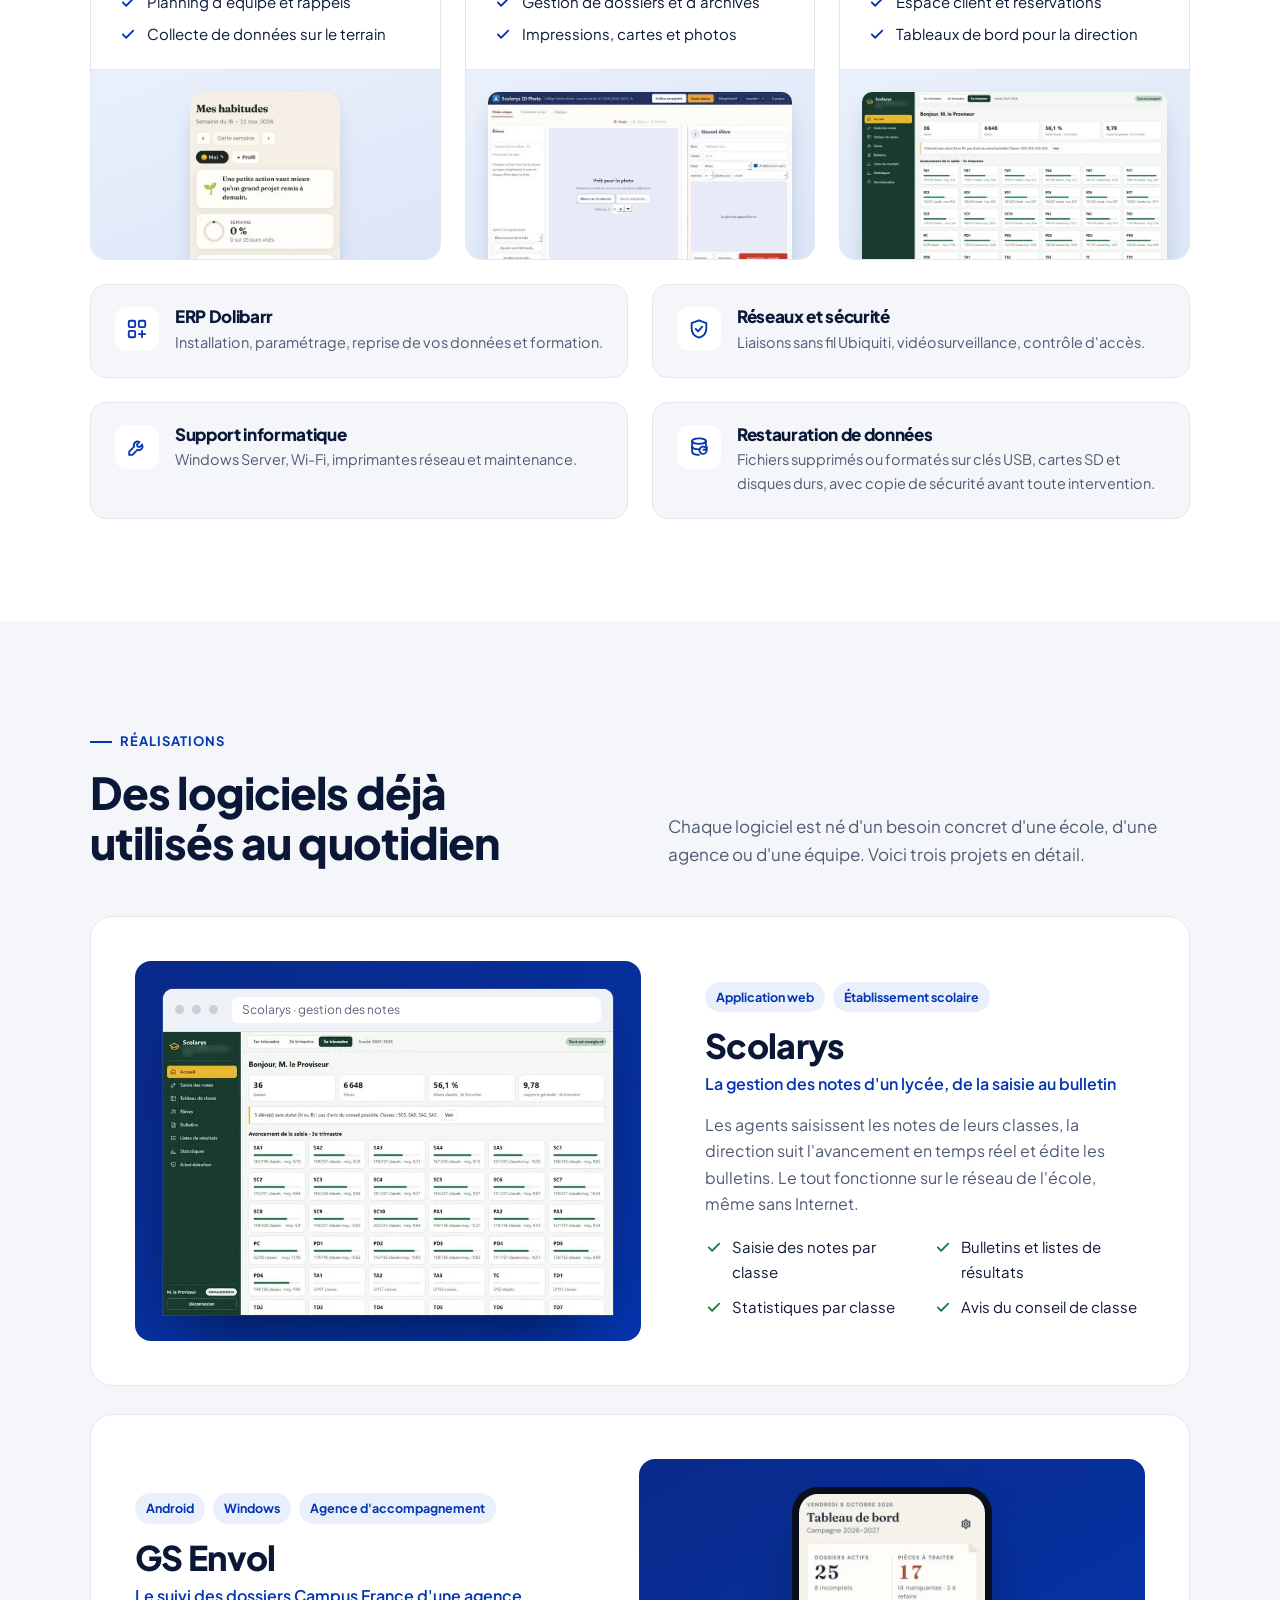
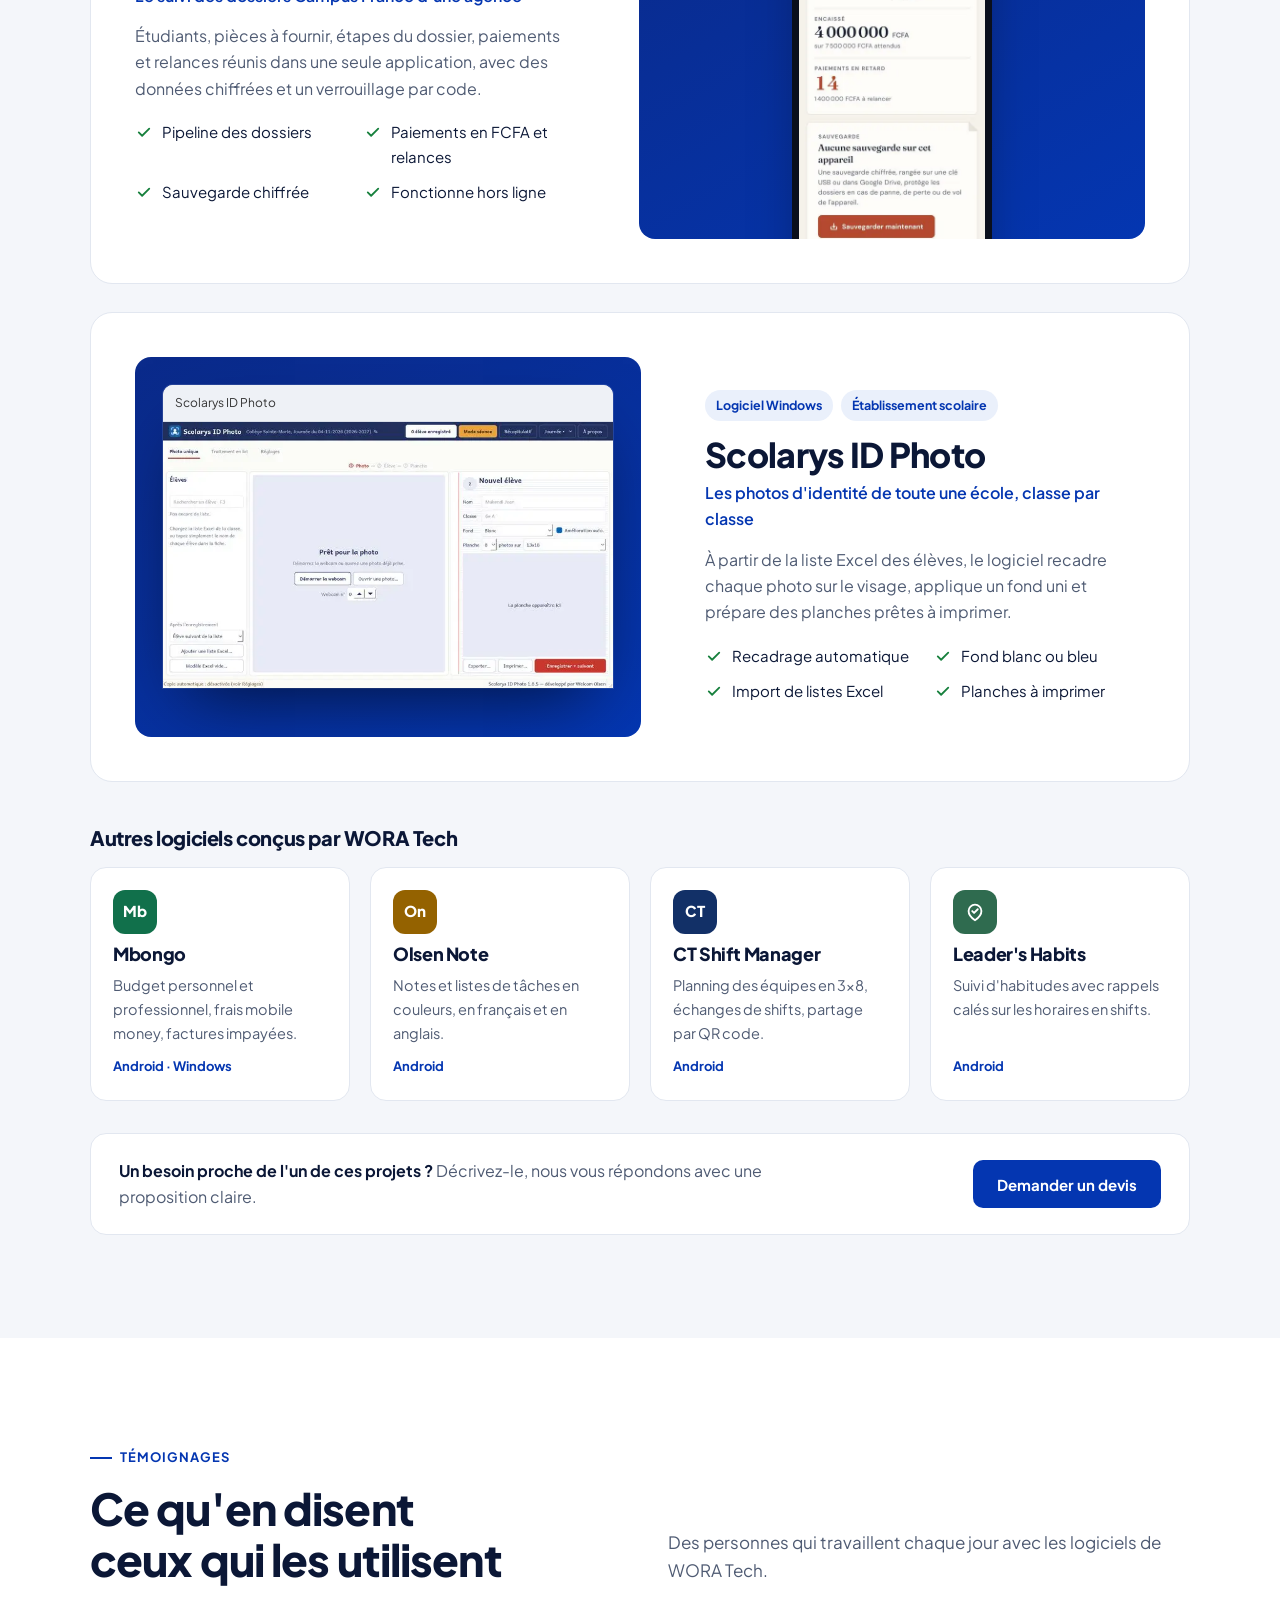
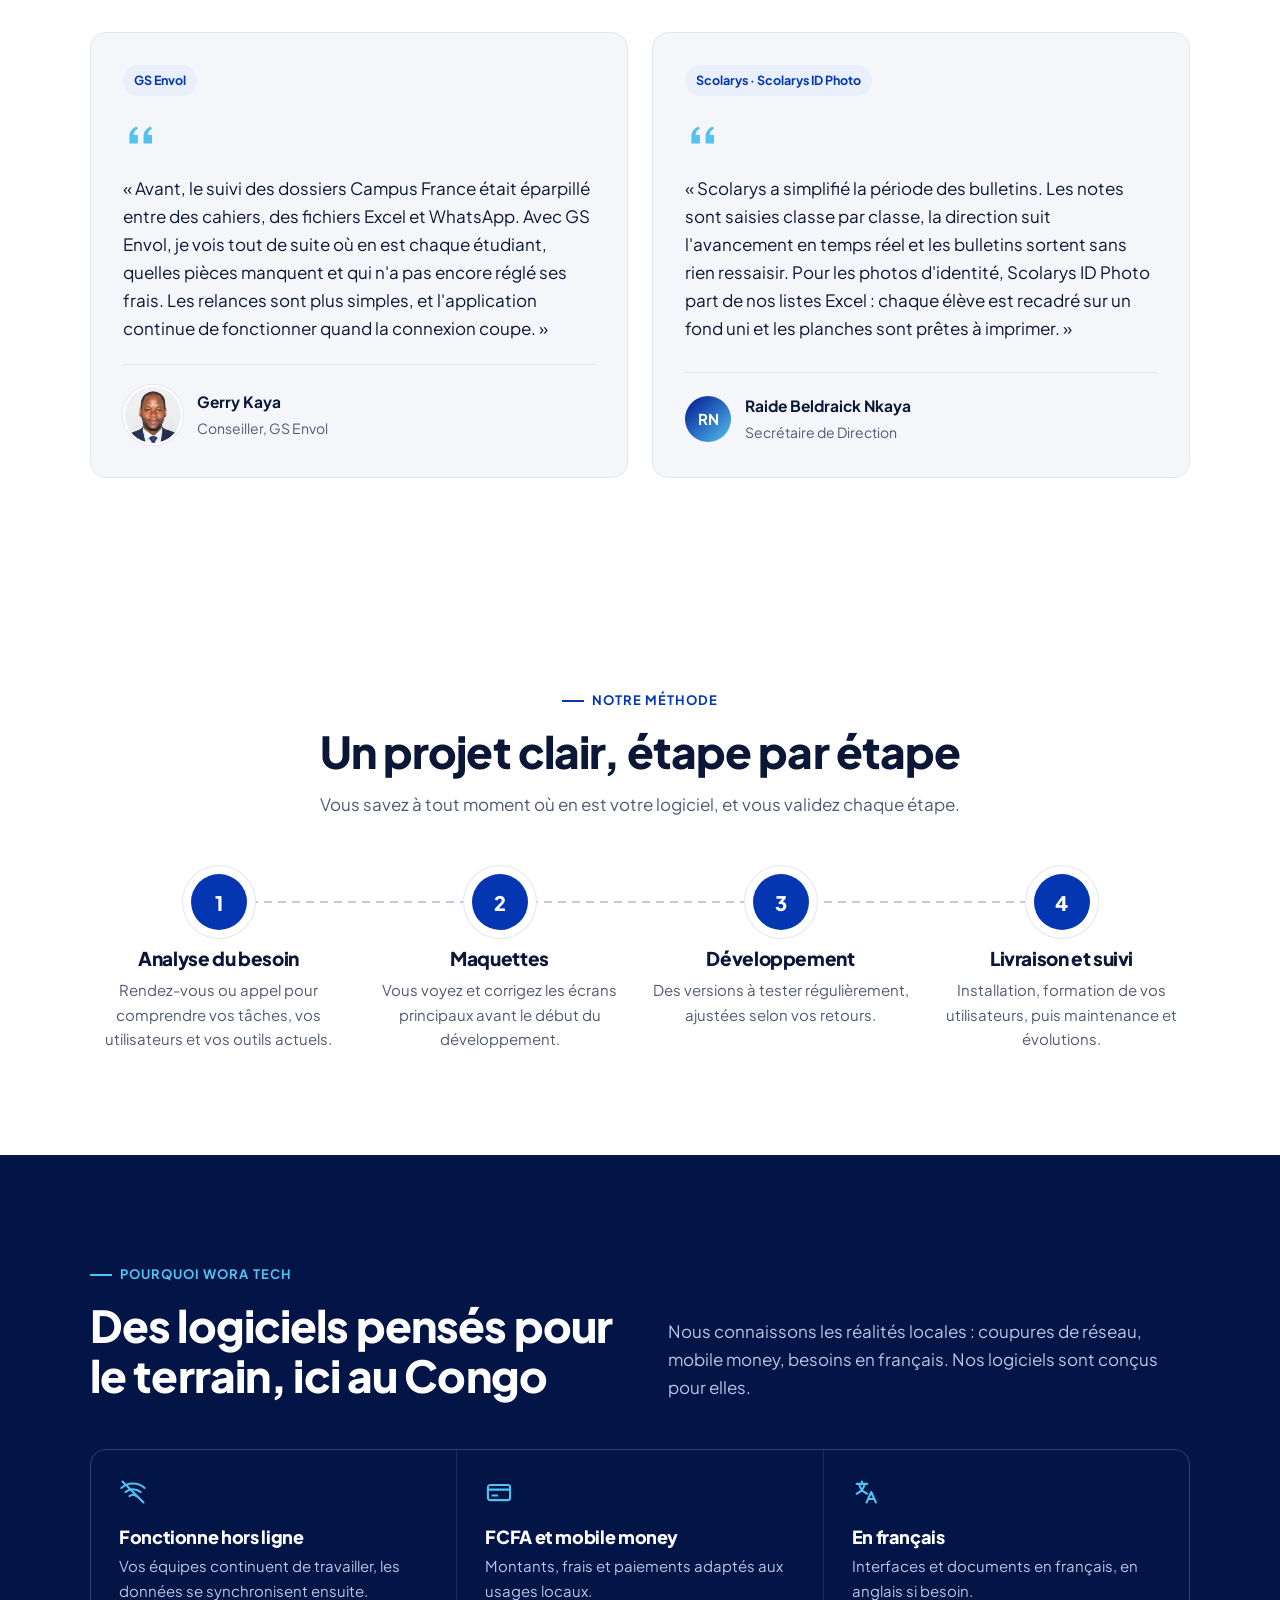
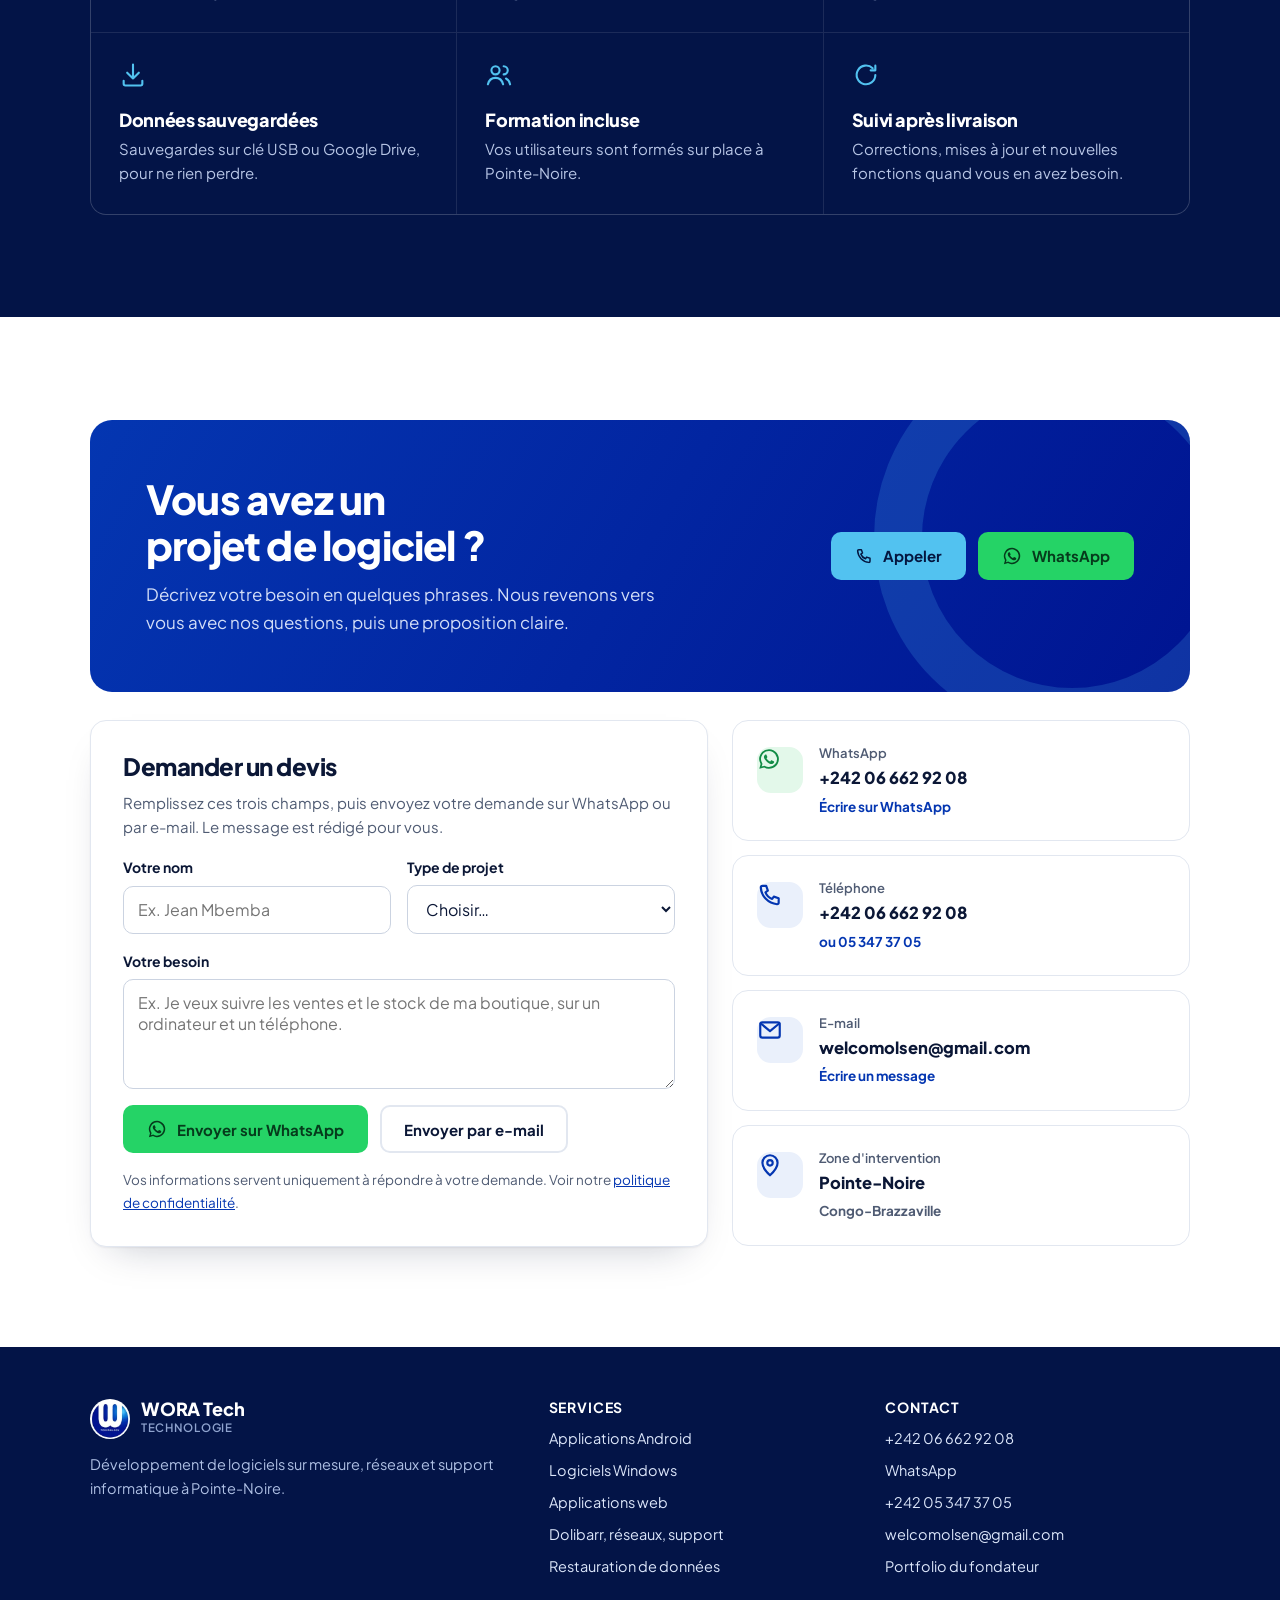
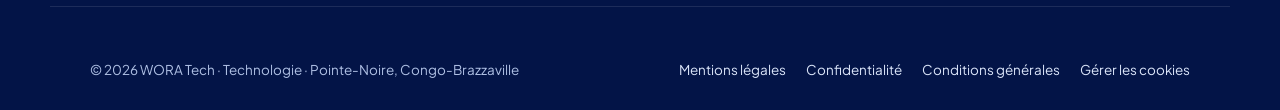
==== commit ee24fd07: "Ajouter le service Restauration de données Co-Authored-By: Claude Opus 5.5 <noreply@anthropic.com> C" ====
--- a/index.html
+++ b/index.html
@@ -28,7 +28,7 @@
 <link rel="icon" type="image/png" sizes="64x64" href="/favicon.png">
 <link rel="apple-touch-icon" href="/apple-touch-icon.png">
 <link rel="manifest" href="/site.webmanifest">
-<script type="application/ld+json">{"@context":"https://schema.org","@type":"LocalBusiness","name":"WORA Tech","description":"Développement de logiciels sur mesure (Android, Windows, web), ERP Dolibarr, réseaux et support informatique.","url":"https://wora-tech.github.io/","logo":"https://wora-tech.github.io/apple-touch-icon.png","image":"https://wora-tech.github.io/og-image.jpg","telephone":"+242066629208","email":"welcomolsen@gmail.com","address":{"@type":"PostalAddress","addressLocality":"Pointe-Noire","addressCountry":"CG"},"areaServed":"Pointe-Noire, Congo-Brazzaville"}</script>
+<script type="application/ld+json">{"@context":"https://schema.org","@type":"LocalBusiness","name":"WORA Tech","description":"Développement de logiciels sur mesure (Android, Windows, web), ERP Dolibarr, réseaux, support informatique et restauration de données.","url":"https://wora-tech.github.io/","logo":"https://wora-tech.github.io/apple-touch-icon.png","image":"https://wora-tech.github.io/og-image.jpg","telephone":"+242066629208","email":"welcomolsen@gmail.com","address":{"@type":"PostalAddress","addressLocality":"Pointe-Noire","addressCountry":"CG"},"areaServed":"Pointe-Noire, Congo-Brazzaville"}</script>
 <link rel="preload" href="/assets/fonts/plus-jakarta-sans-latin.woff2" as="font" type="font/woff2" crossorigin>
 <link rel="preload" href="/assets/img/scolarys-web.webp" as="image" type="image/webp">
 <link rel="stylesheet" href="/assets/css/site.css">
@@ -141,6 +141,7 @@
         <div class="mini"><span class="ic"><svg viewBox="0 0 24 24" fill="none" stroke="currentColor" stroke-width="2" stroke-linecap="round"><rect x="3" y="3" width="7" height="7" rx="1.5"/><rect x="14" y="3" width="7" height="7" rx="1.5"/><rect x="3" y="14" width="7" height="7" rx="1.5"/><path d="M17.5 14v7M14 17.5h7"/></svg></span><div><h4>ERP Dolibarr</h4><p>Installation, paramétrage, reprise de vos données et formation.</p></div></div>
         <div class="mini"><span class="ic"><svg viewBox="0 0 24 24" fill="none" stroke="currentColor" stroke-width="2" stroke-linecap="round" stroke-linejoin="round"><path d="M12 2.5l8 3v6c0 5-3.4 8.6-8 10-4.6-1.4-8-5-8-10v-6z"/><path d="M8.5 12l2.5 2.5 4.5-5"/></svg></span><div><h4>Réseaux et sécurité</h4><p>Liaisons sans fil Ubiquiti, vidéosurveillance, contrôle d'accès.</p></div></div>
         <div class="mini"><span class="ic"><svg viewBox="0 0 24 24" fill="none" stroke="currentColor" stroke-width="2" stroke-linecap="round"><path d="M14.5 6.5a4 4 0 00-5.6 5.1L3.5 17v3.5H7l5.4-5.4a4 4 0 005.1-5.6l-2.6 2.6-2.3-.6-.6-2.3z"/></svg></span><div><h4>Support informatique</h4><p>Windows Server, Wi-Fi, imprimantes réseau et maintenance.</p></div></div>
+        <div class="mini"><span class="ic"><svg viewBox="0 0 24 24" fill="none" stroke="currentColor" stroke-width="2" stroke-linecap="round" stroke-linejoin="round"><ellipse cx="12" cy="5.5" rx="7.5" ry="3"/><path d="M4.5 5.5v6c0 1.7 3.4 3 7.5 3"/><path d="M19.5 5.5V10"/><path d="M4.5 11.5v6c0 1.7 3.4 3 7.5 3"/><path d="M20.5 15.5a4 4 0 11-1.2-2.8M20.5 11.5v3.5H17"/></svg></span><div><h4>Restauration de données</h4><p>Fichiers supprimés ou formatés sur clés USB, cartes SD et disques durs, avec copie de sécurité avant toute intervention.</p></div></div>
       </div>
     </div>
   </section>
@@ -303,7 +304,7 @@
 <footer>
   <div class="wrap">
     <div><a class="brand" href="#accueil"><img loading="lazy" decoding="async" src="/assets/img/logo-wora-tech.webp" alt="" width="40" height="40"><span><b>WORA Tech</b><small>Technologie</small></span></a><p>Développement de logiciels sur mesure, réseaux et support informatique à Pointe-Noire.</p></div>
-    <div><h4>Services</h4><ul><li><a href="#services">Applications Android</a></li><li><a href="#services">Logiciels Windows</a></li><li><a href="#services">Applications web</a></li><li><a href="#services">Dolibarr, réseaux, support</a></li></ul></div>
+    <div><h4>Services</h4><ul><li><a href="#services">Applications Android</a></li><li><a href="#services">Logiciels Windows</a></li><li><a href="#services">Applications web</a></li><li><a href="#services">Dolibarr, réseaux, support</a></li><li><a href="#services">Restauration de données</a></li></ul></div>
     <div><h4>Contact</h4><ul><li><a href="tel:+242066629208">+242 06 662 92 08</a></li><li><a href="https://wa.me/242066629208?text=Bonjour%20WORA%20Tech%2C%20j%27ai%20un%20projet%20de%20logiciel." target="_blank" rel="noopener">WhatsApp</a></li><li><a href="tel:+242053473705">+242 05 347 37 05</a></li><li><a href="mailto:welcomolsen@gmail.com">welcomolsen@gmail.com</a></li><li><a href="https://welcomolsen.github.io/Monportofolio/">Portfolio du fondateur</a></li></ul></div>
   </div>
   <div class="wrap legal"><span>© 2026 WORA Tech · Technologie · Pointe-Noire, Congo-Brazzaville</span><nav aria-label="Informations légales"><a href="/conditions.html#editeur">Mentions légales</a><a href="/confidentialite.html">Confidentialité</a><a href="/conditions.html">Conditions générales</a><button type="button" class="linkbtn" data-cookies>Gérer les cookies</button></nav></div>
--- a/assets/css/site.css
+++ b/assets/css/site.css
@@ -103,7 +103,7 @@
 .svc .pic{height:190px;background:linear-gradient(160deg,var(--tint),#DCE6F8);display:flex;justify-content:center;align-items:flex-start;padding:22px 22px 0;overflow:hidden;border-top:1px solid var(--line)}
 .svc .pic img{border-radius:10px 10px 0 0;box-shadow:0 10px 24px -12px rgba(11,23,54,.4);width:100%}
 .svc .pic img.tall{width:150px;border-radius:16px 16px 0 0}
-.also{display:grid;grid-template-columns:repeat(3,minmax(0,1fr));gap:24px;margin-top:24px}
+.also{display:grid;grid-template-columns:repeat(2,minmax(0,1fr));gap:24px;margin-top:24px}
 .mini{display:flex;gap:16px;align-items:flex-start;padding:22px 24px;border-radius:var(--r);background:var(--bg);border:1px solid var(--line)}
 .mini .ic{width:44px;height:44px;border-radius:12px;background:#fff;flex:none}
 .mini .ic svg{width:22px;height:22px}
